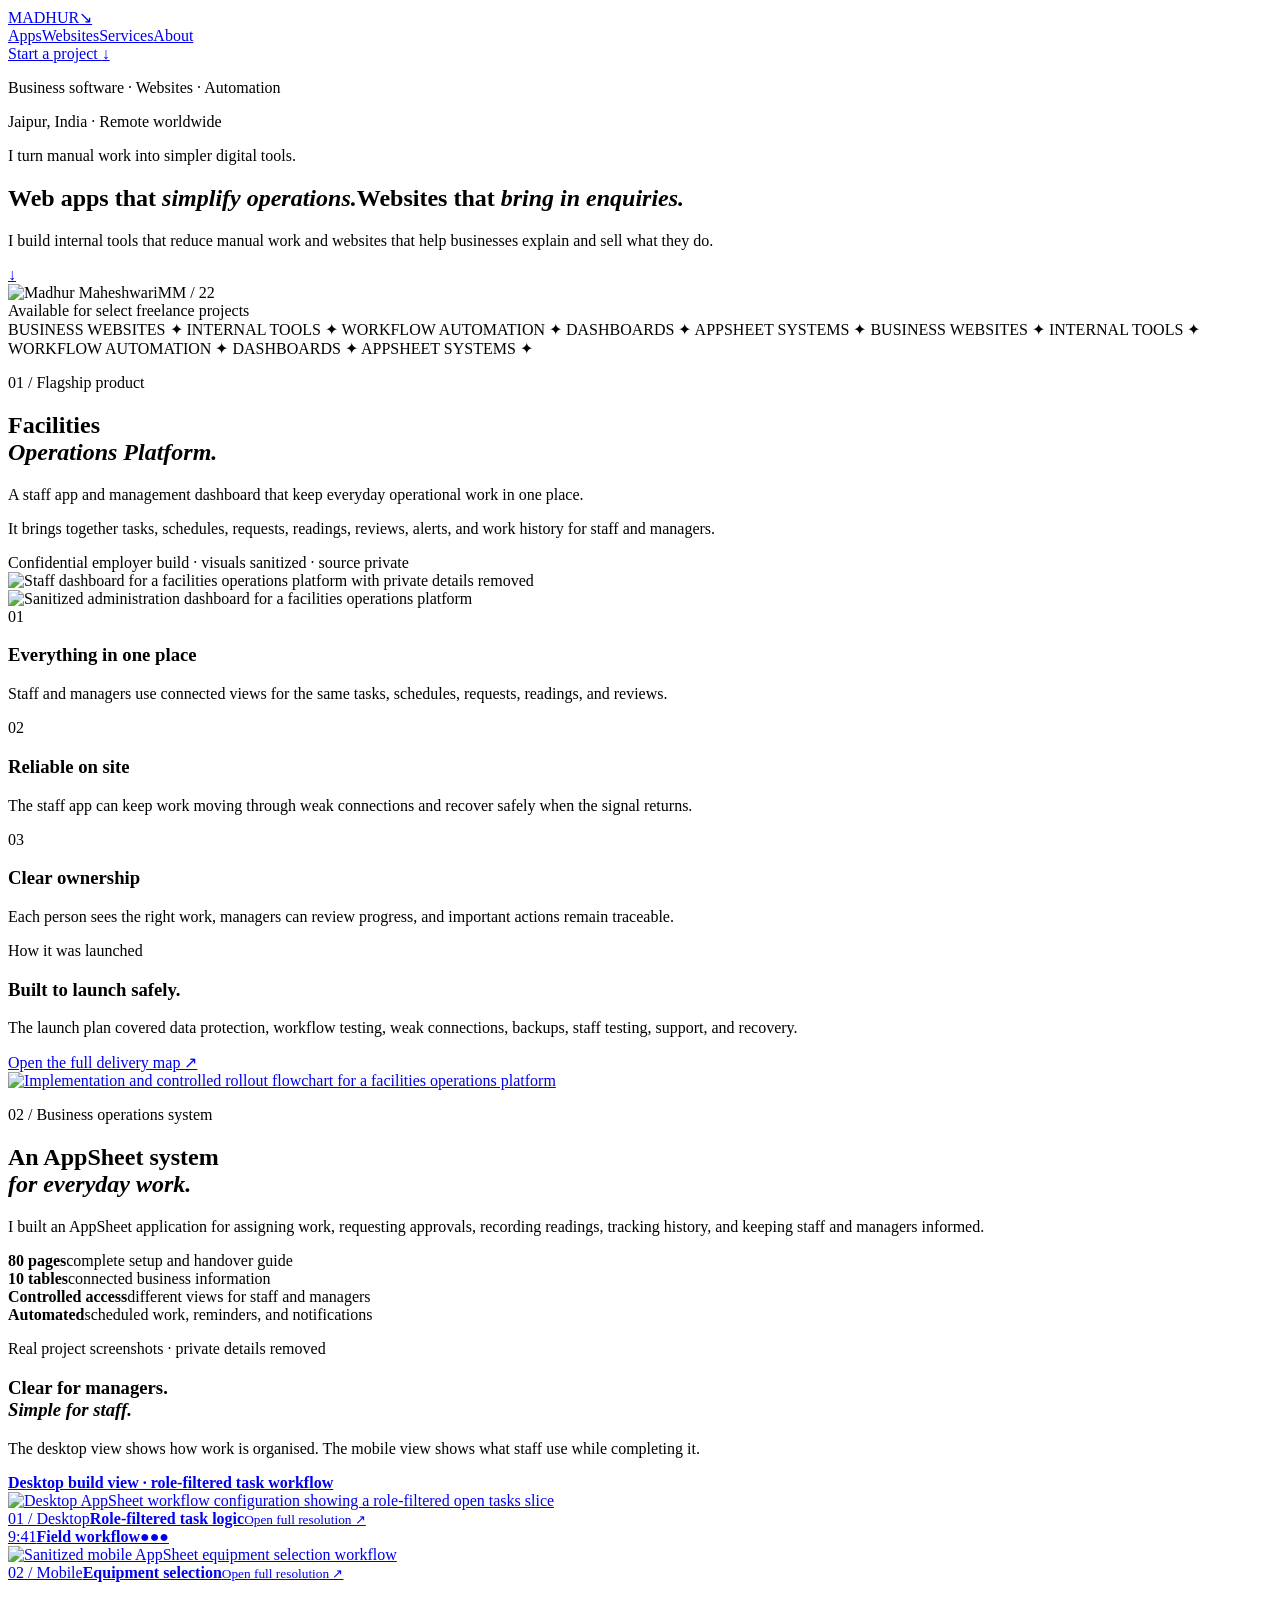
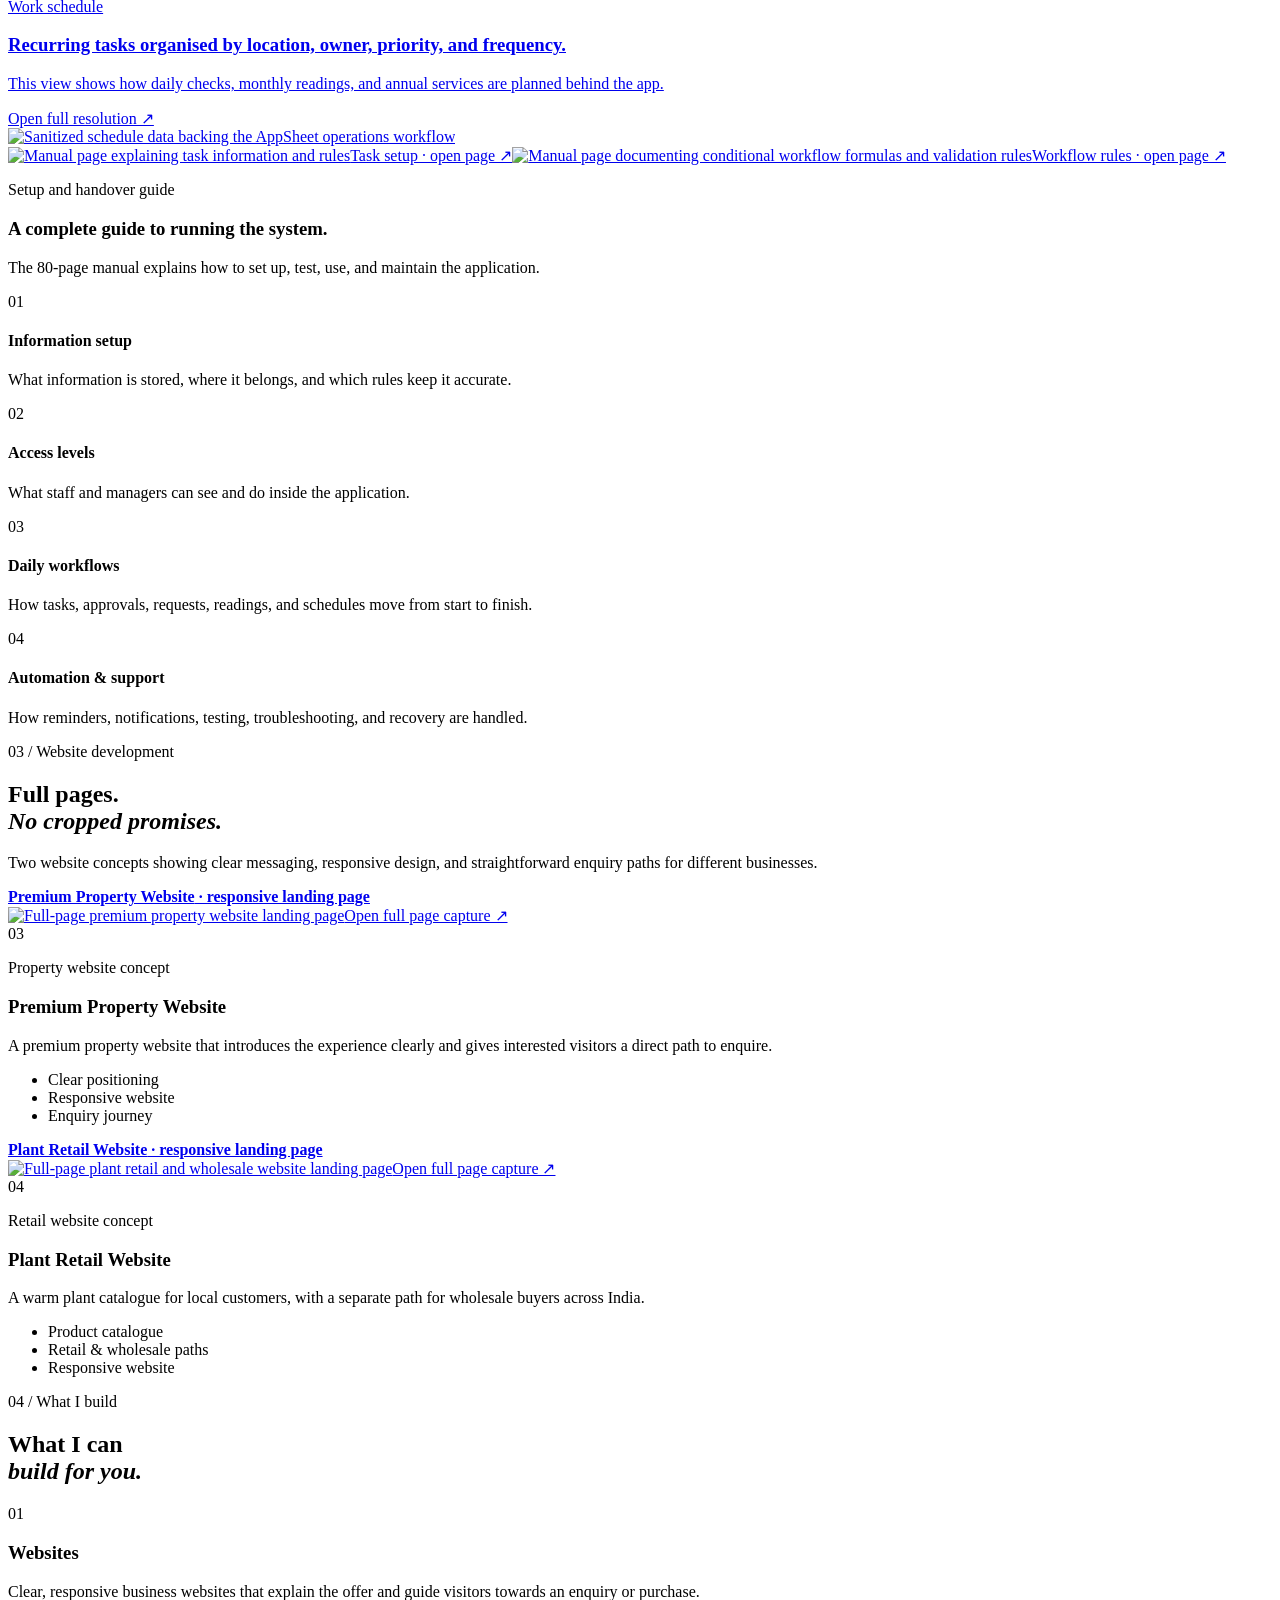
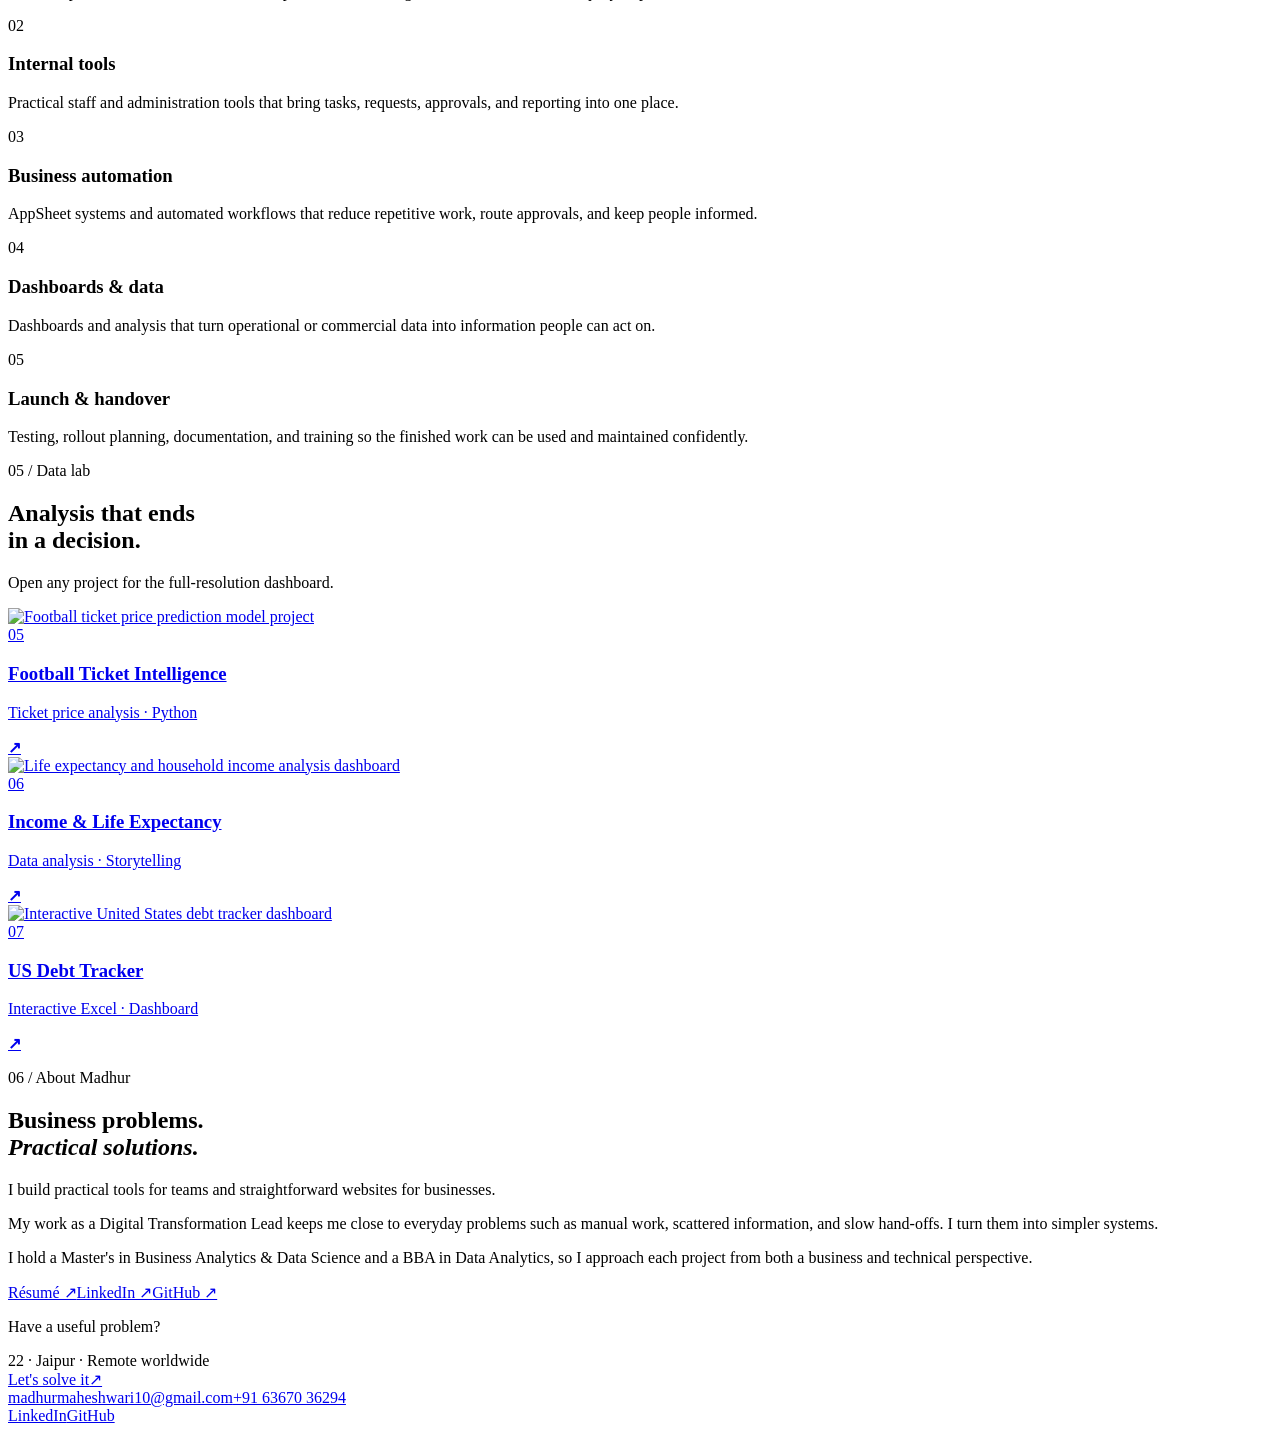
==== index.html @ a711e795 "Deploy portfolio entry pages" ====
<!DOCTYPE html><html lang="en"><head><meta charSet="utf-8"/><meta name="viewport" content="width=device-width, initial-scale=1"/><link rel="preload" href="assets/madhur.png" as="image"/><link rel="stylesheet" href="assets/site.css"><title>Madhur Maheshwari — Full-Stack Web Apps, Websites &amp; Automation</title><meta name="description" content="Portfolio of Madhur Maheshwari, a Jaipur-based full-stack developer and digital transformation lead building web apps, responsive websites, AppSheet systems, automation, and data products."/><meta property="og:title" content="Madhur Maheshwari — Full-Stack Web Apps, Websites &amp; Automation"/><meta property="og:description" content="Full-stack web apps, responsive websites, AppSheet systems, automation, and data products built from Jaipur for teams worldwide."/><meta property="og:type" content="website"/><meta property="og:image" content="assets/social-card.png"/><meta property="og:image:width" content="1744"/><meta property="og:image:height" content="973"/><meta property="og:image:alt" content="Madhur Maheshwari — full-stack web apps, websites, and automation"/><meta name="twitter:card" content="summary_large_image"/><meta name="twitter:title" content="Madhur Maheshwari — Full-Stack Web Apps, Websites &amp; Automation"/><meta name="twitter:description" content="Full-stack web apps, responsive websites, AppSheet systems, automation, and data products."/><meta name="twitter:image" content="assets/social-card.png"/><link rel="shortcut icon" href="assets/favicon.svg"/><link rel="icon" href="assets/favicon.svg"/>
</head><body><main><header class="nav-wrap"><nav class="nav shell" aria-label="Primary navigation"><a class="wordmark" href="#top" aria-label="Madhur Maheshwari home">MADHUR<span>↘</span></a><div class="navlinks"><a href="#flagship">Apps</a><a href="#web">Websites</a><a href="#services">Services</a><a href="#about">About</a></div><a class="nav-cta" href="contact.html">Start a project <span>↓</span></a></nav></header><section class="hero shell" id="top"><div class="hero-topline"><p>Business software · Websites · Automation</p><p>Jaipur, India · Remote worldwide</p></div><div class="hero-grid"><div class="hero-copy"><p class="hero-signal">I turn manual work into simpler digital tools.</p><h1><span class="hero-line"><span>Web apps that</span> <em>simplify operations.</em></span><span class="hero-line"><span>Websites that</span> <em>bring in enquiries.</em></span></h1><div class="hero-bottom"><p>I build internal tools that reduce manual work and websites that help businesses explain and sell what they do.</p><a class="round-link" href="#flagship" aria-label="View flagship project">↓</a></div></div><aside class="hero-profile" aria-label="Profile summary"><div class="portrait-wrap"><img src="assets/madhur.png" alt="Madhur Maheshwari"/><span class="portrait-index">MM / 22</span></div><div class="availability"><span class="status-dot"></span>Available for select freelance projects</div></aside></div></section><div class="ticker" aria-hidden="true"><div class="ticker-track"><span>BUSINESS WEBSITES ✦ INTERNAL TOOLS ✦ WORKFLOW AUTOMATION ✦ DASHBOARDS ✦ APPSHEET SYSTEMS ✦ </span><span>BUSINESS WEBSITES ✦ INTERNAL TOOLS ✦ WORKFLOW AUTOMATION ✦ DASHBOARDS ✦ APPSHEET SYSTEMS ✦ </span></div></div><section class="flagship-section" id="flagship"><div class="shell flagship-intro"><div><p class="kicker flagship-kicker">01 / Flagship product</p><h2>Facilities<br/><i>Operations Platform.</i></h2></div><div class="flagship-summary"><p class="flagship-lede">A staff app and management dashboard that keep everyday operational work in one place.</p><p>It brings together tasks, schedules, requests, readings, reviews, alerts, and work history for staff and managers.</p><div class="confidential-note"><span></span>Confidential employer build · visuals sanitized · source private</div></div></div><div class="shell product-proof"><div class="product-shot product-shot-main"><img src="assets/staff-operations-sanitized.png" alt="Staff dashboard for a facilities operations platform with private details removed" loading="lazy"/></div><div class="product-shot product-shot-admin"><img src="assets/admin-operations-sanitized.png" alt="Sanitized administration dashboard for a facilities operations platform" loading="lazy"/></div></div><div class="shell platform-details"><div class="capability-grid"><article class="capability"><span>0<!-- -->1</span><h3>Everything in one place</h3><p>Staff and managers use connected views for the same tasks, schedules, requests, readings, and reviews.</p></article><article class="capability"><span>0<!-- -->2</span><h3>Reliable on site</h3><p>The staff app can keep work moving through weak connections and recover safely when the signal returns.</p></article><article class="capability"><span>0<!-- -->3</span><h3>Clear ownership</h3><p>Each person sees the right work, managers can review progress, and important actions remain traceable.</p></article></div></div><div class="shell delivery-map" id="delivery"><div class="delivery-copy"><p class="case-label">How it was launched</p><h3>Built to launch safely.</h3><p>The launch plan covered data protection, workflow testing, weak connections, backups, staff testing, support, and recovery.</p><a href="assets/operations-implementation-flow.png" target="_blank">Open the full delivery map ↗</a></div><a class="delivery-image" href="assets/operations-implementation-flow.png" target="_blank" aria-label="Open the full implementation flowchart"><img src="assets/operations-implementation-flow.png" alt="Implementation and controlled rollout flowchart for a facilities operations platform" loading="lazy"/></a></div></section><section class="appsheet-section" id="appsheet"><div class="shell appsheet-intro"><div class="appsheet-copy"><p class="kicker">02 / Business operations system</p><h2>An AppSheet system<br/><i>for everyday work.</i></h2><p class="appsheet-lede">I built an AppSheet application for assigning work, requesting approvals, recording readings, tracking history, and keeping staff and managers informed.</p></div><div class="appsheet-facts"><div><b>80 pages</b><span>complete setup and handover guide</span></div><div><b>10 tables</b><span>connected business information</span></div><div><b>Controlled access</b><span>different views for staff and managers</span></div><div><b>Automated</b><span>scheduled work, reminders, and notifications</span></div></div></div><div class="shell appsheet-proof"><div class="appsheet-proof-head"><div><p class="kicker">Real project screenshots · private details removed</p><h3>Clear for managers.<br/><i>Simple for staff.</i></h3></div><p>The desktop view shows how work is organised. The mobile view shows what staff use while completing it.</p></div><div class="appsheet-device-grid"><a class="appsheet-desktop" href="assets/appsheet-desktop-workflow.png" target="_blank" aria-label="Open the desktop AppSheet workflow configuration at full resolution"><div class="browser-bar" aria-hidden="true"><span></span><span></span><span></span><b>Desktop build view · role-filtered task workflow</b></div><img src="assets/appsheet-desktop-workflow.png" alt="Desktop AppSheet workflow configuration showing a role-filtered open tasks slice" loading="lazy"/><div class="appsheet-caption"><span>01 / Desktop</span><strong>Role-filtered task logic</strong><small>Open full resolution ↗</small></div></a><a class="appsheet-mobile" href="assets/appsheet-equipment-sanitized.png" target="_blank" aria-label="Open the mobile AppSheet field workflow at full resolution"><div class="mobile-top" aria-hidden="true"><span>9:41</span><b>Field workflow</b><span>●●●</span></div><img src="assets/appsheet-equipment-sanitized.png" alt="Sanitized mobile AppSheet equipment selection workflow" loading="lazy"/><div class="appsheet-caption"><span>02 / Mobile</span><strong>Equipment selection</strong><small>Open full resolution ↗</small></div></a></div><a class="appsheet-data-map" href="assets/appsheet-schedules-sanitized.png" target="_blank" aria-label="Open the sanitized AppSheet schedule data map at full resolution"><div class="appsheet-data-copy"><p class="case-label">Work schedule</p><h3>Recurring tasks organised by location, owner, priority, and frequency.</h3><p>This view shows how daily checks, monthly readings, and annual services are planned behind the app.</p><span>Open full resolution ↗</span></div><img src="assets/appsheet-schedules-sanitized.png" alt="Sanitized schedule data backing the AppSheet operations workflow" loading="lazy"/></a><div class="appsheet-documentation" id="appsheet-manual"><div class="manual-preview" aria-label="Selected pages from the implementation manual"><a class="manual-page manual-page-primary" href="assets/manual-task-schema.png" target="_blank" aria-label="Open the task setup manual page at full resolution"><img src="assets/manual-task-schema.png" alt="Manual page explaining task information and rules" loading="lazy"/><span>Task setup · open page ↗</span></a><a class="manual-page manual-page-secondary" href="assets/manual-workflow-rules.png" target="_blank" aria-label="Open the workflow rules manual page at full resolution"><img src="assets/manual-workflow-rules.png" alt="Manual page documenting conditional workflow formulas and validation rules" loading="lazy"/><span>Workflow rules · open page ↗</span></a></div><div class="manual-content"><p class="case-label">Setup and handover guide</p><h3>A complete guide to running the system.</h3><p class="manual-lede">The 80-page manual explains how to set up, test, use, and maintain the application.</p><div class="manual-chapters"><article><span>01</span><div><h4>Information setup</h4><p>What information is stored, where it belongs, and which rules keep it accurate.</p></div></article><article><span>02</span><div><h4>Access levels</h4><p>What staff and managers can see and do inside the application.</p></div></article><article><span>03</span><div><h4>Daily workflows</h4><p>How tasks, approvals, requests, readings, and schedules move from start to finish.</p></div></article><article><span>04</span><div><h4>Automation &amp; support</h4><p>How reminders, notifications, testing, troubleshooting, and recovery are handled.</p></div></article></div></div></div></div></section><section class="web-section" id="web"><div class="shell section-intro web-intro"><div><p class="kicker">03 / Website development</p><h2>Full pages.<br/><i>No cropped promises.</i></h2></div><p class="section-note">Two website concepts showing clear messaging, responsive design, and straightforward enquiry paths for different businesses.</p></div><div class="shell web-case-list"><article class="web-case"><a class="website-browser property-browser" href="assets/property-website.png" target="_blank" rel="noreferrer"><div class="browser-bar" aria-hidden="true"><span></span><span></span><span></span><b>Premium Property Website<!-- --> · responsive landing page</b></div><img src="assets/property-website.png" alt="Full-page premium property website landing page" loading="lazy"/><span class="case-open">Open full page capture ↗</span></a><div class="web-case-meta"><span class="web-case-number">03</span><div><p class="case-label">Property website concept</p><h3>Premium Property Website</h3><p>A premium property website that introduces the experience clearly and gives interested visitors a direct path to enquire.</p></div><ul><li>Clear positioning</li><li>Responsive website</li><li>Enquiry journey</li></ul></div></article><article class="web-case"><a class="website-browser retail-browser" href="assets/plant-retail-website.png" target="_blank" rel="noreferrer"><div class="browser-bar" aria-hidden="true"><span></span><span></span><span></span><b>Plant Retail Website<!-- --> · responsive landing page</b></div><img src="assets/plant-retail-website.png" alt="Full-page plant retail and wholesale website landing page" loading="lazy"/><span class="case-open">Open full page capture ↗</span></a><div class="web-case-meta"><span class="web-case-number">04</span><div><p class="case-label">Retail website concept</p><h3>Plant Retail Website</h3><p>A warm plant catalogue for local customers, with a separate path for wholesale buyers across India.</p></div><ul><li>Product catalogue</li><li>Retail &amp; wholesale paths</li><li>Responsive website</li></ul></div></article></div></section><section class="services-section" id="services"><div class="shell"><div class="services-head"><p class="kicker light">04 / What I build</p><h2>What I can<br/><i>build for you.</i></h2></div><div class="service-list"><article class="service-row"><span class="service-number">01</span><h3>Websites</h3><p>Clear, responsive business websites that explain the offer and guide visitors towards an enquiry or purchase.</p></article><article class="service-row"><span class="service-number">02</span><h3>Internal tools</h3><p>Practical staff and administration tools that bring tasks, requests, approvals, and reporting into one place.</p></article><article class="service-row"><span class="service-number">03</span><h3>Business automation</h3><p>AppSheet systems and automated workflows that reduce repetitive work, route approvals, and keep people informed.</p></article><article class="service-row"><span class="service-number">04</span><h3>Dashboards &amp; data</h3><p>Dashboards and analysis that turn operational or commercial data into information people can act on.</p></article><article class="service-row"><span class="service-number">05</span><h3>Launch &amp; handover</h3><p>Testing, rollout planning, documentation, and training so the finished work can be used and maintained confidently.</p></article></div></div></section><section class="lab-section"><div class="shell lab-head"><div><p class="kicker">05 / Data lab</p><h2>Analysis that ends<br/>in a decision.</h2></div><p class="lab-note">Open any project for the full-resolution dashboard.</p></div><div class="shell project-grid project-grid-three"><a class="project-tile" href="assets/football-model.png" target="_blank" rel="noreferrer"><div class="project-image"><img src="assets/football-model.png" alt="Football ticket price prediction model project" loading="lazy"/></div><div class="project-meta"><span>0<!-- -->5</span><div><h3>Football Ticket Intelligence</h3><p>Ticket price analysis · Python</p></div><b>↗</b></div></a><a class="project-tile" href="assets/life-expectancy.png" target="_blank" rel="noreferrer"><div class="project-image"><img src="assets/life-expectancy.png" alt="Life expectancy and household income analysis dashboard" loading="lazy"/></div><div class="project-meta"><span>0<!-- -->6</span><div><h3>Income &amp; Life Expectancy</h3><p>Data analysis · Storytelling</p></div><b>↗</b></div></a><a class="project-tile" href="assets/debt-dashboard.png" target="_blank" rel="noreferrer"><div class="project-image"><img src="assets/debt-dashboard.png" alt="Interactive United States debt tracker dashboard" loading="lazy"/></div><div class="project-meta"><span>0<!-- -->7</span><div><h3>US Debt Tracker</h3><p>Interactive Excel · Dashboard</p></div><b>↗</b></div></a></div></section><section class="about-section" id="about"><div class="shell about-grid"><div class="about-title"><p class="kicker">06 / About Madhur</p><h2>Business problems.<br/><i>Practical solutions.</i></h2></div><div class="about-copy"><p class="about-lede">I build practical tools for teams and straightforward websites for businesses.</p><p>My work as a Digital Transformation Lead keeps me close to everyday problems such as manual work, scattered information, and slow hand-offs. I turn them into simpler systems.</p><p>I hold a Master&#x27;s in Business Analytics &amp; Data Science and a BBA in Data Analytics, so I approach each project from both a business and technical perspective.</p><div class="about-links"><a href="assets/Madhur-Maheshwari-Resume.pdf" target="_blank">Résumé ↗</a><a href="https://www.linkedin.com/in/madhurmaheshwari10/" target="_blank" rel="noreferrer">LinkedIn ↗</a><a href="https://github.com/GABREO10/Projects" target="_blank" rel="noreferrer">GitHub ↗</a></div></div></div></section><footer class="contact" id="contact"><div class="shell"><div class="contact-top"><p>Have a useful problem?</p><span>22 · Jaipur · Remote worldwide</span></div><a class="contact-title" href="contact.html">Let&#x27;s solve it<span>↗</span></a><div class="contact-bottom"><div class="contact-direct"><a href="mailto:madhurmaheshwari10@gmail.com">madhurmaheshwari10@gmail.com</a><a href="tel:+916367036294">+91 63670 36294</a></div><div class="contact-socials"><a href="https://www.linkedin.com/in/madhurmaheshwari10/" target="_blank" rel="noreferrer">LinkedIn</a><a href="https://github.com/GABREO10/Projects" target="_blank" rel="noreferrer">GitHub</a></div></div></div></footer></main></body></html>
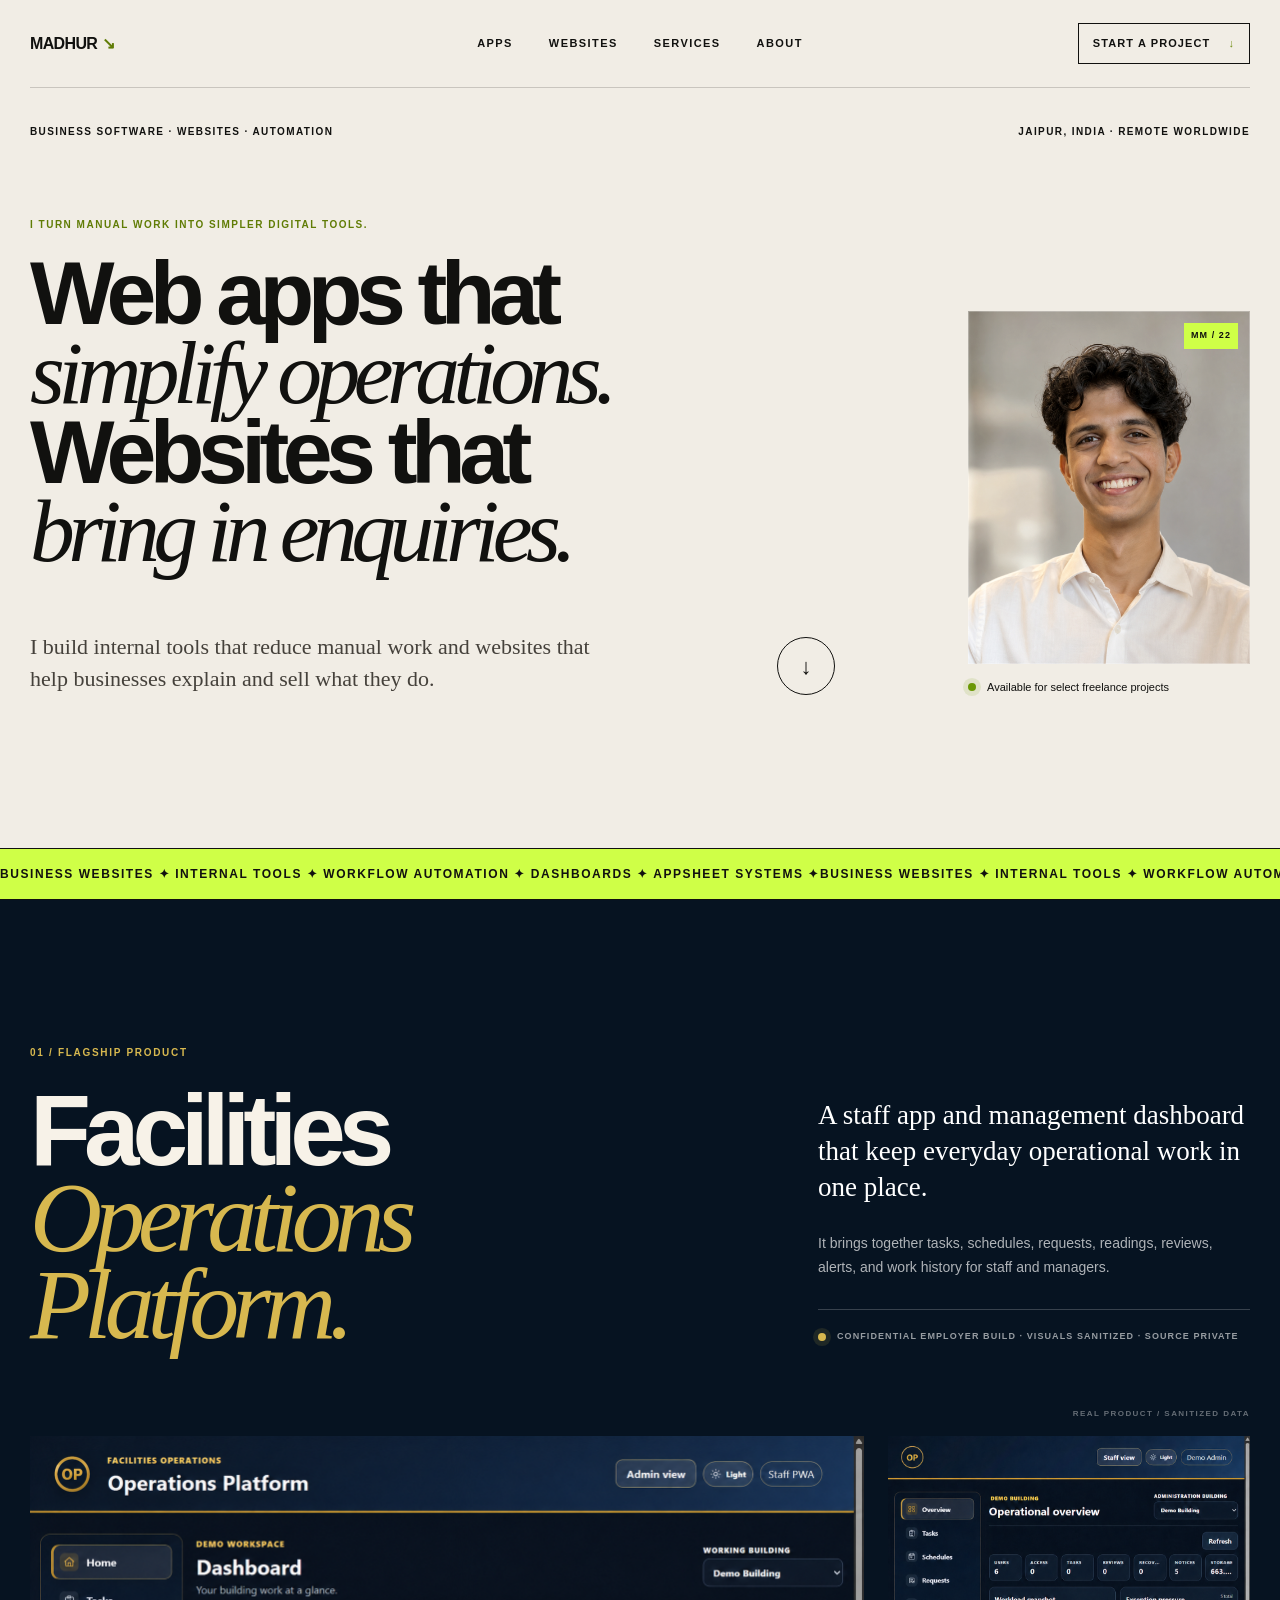
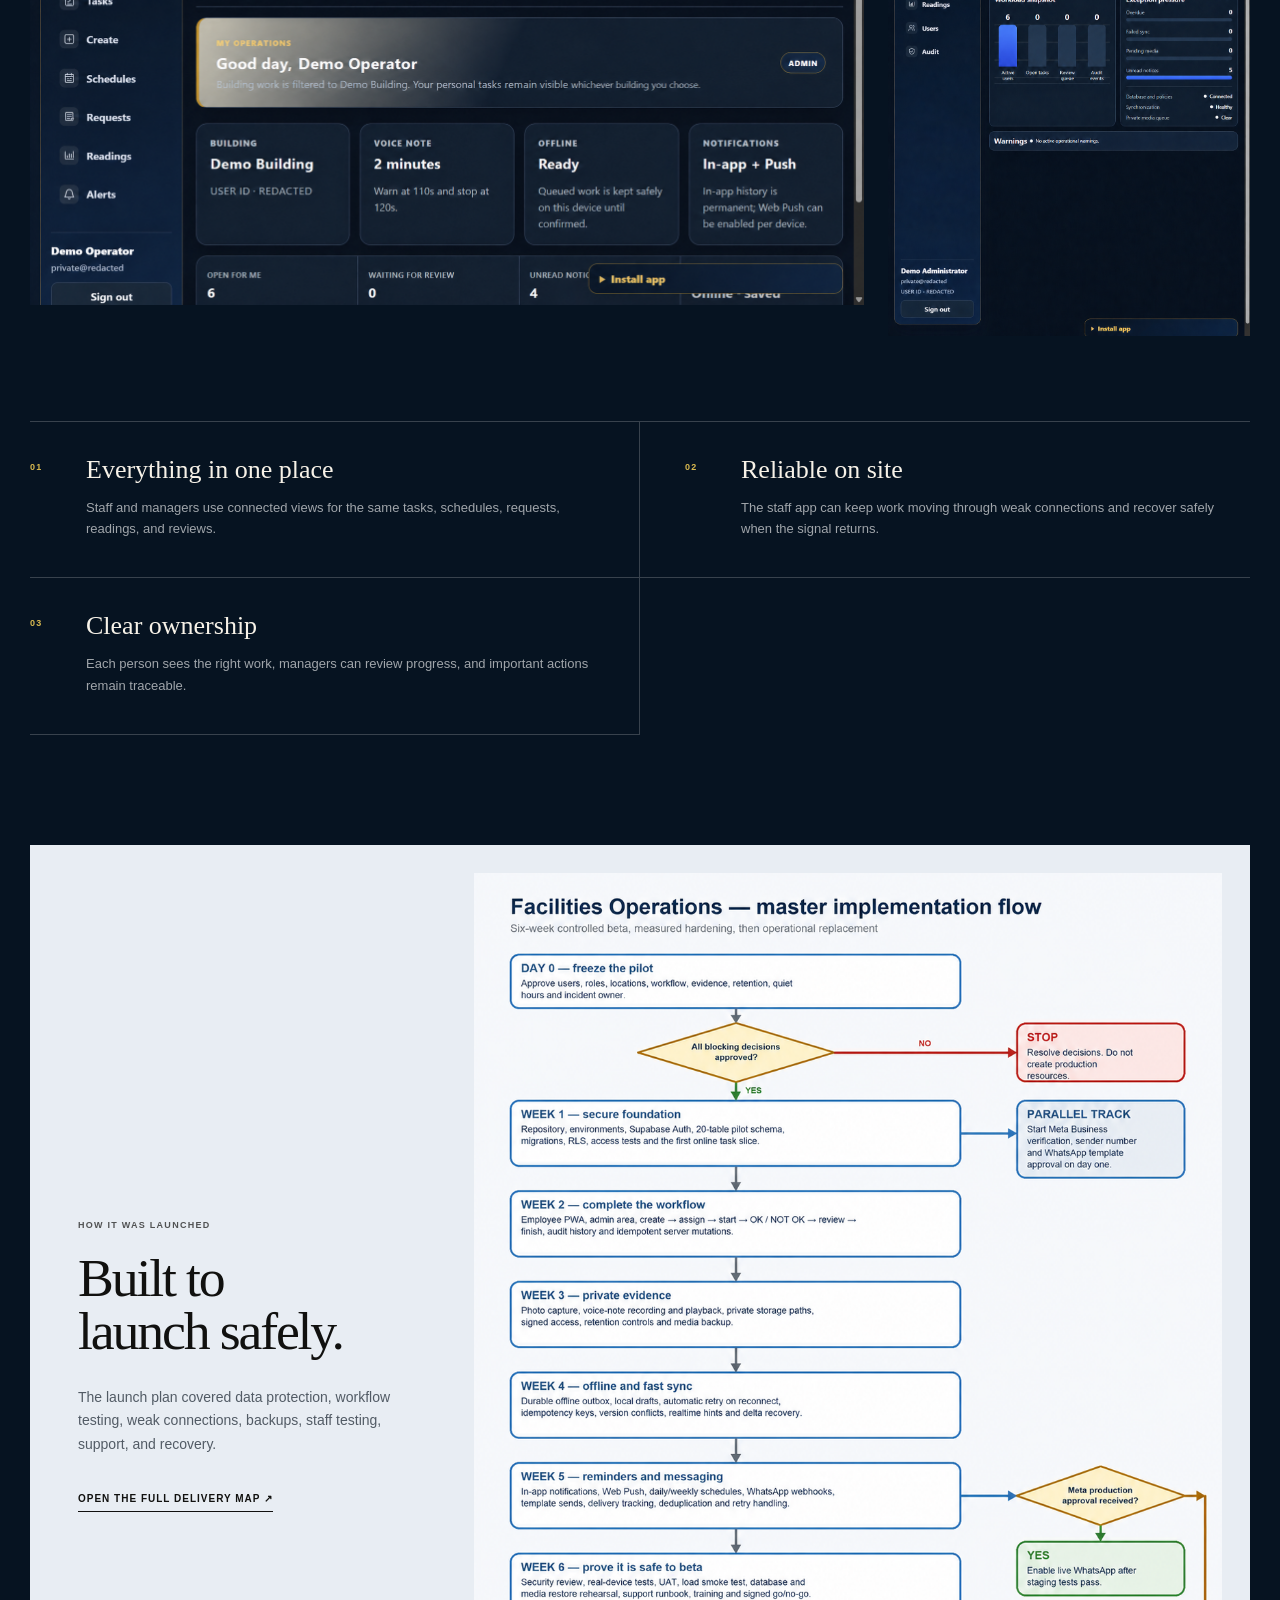
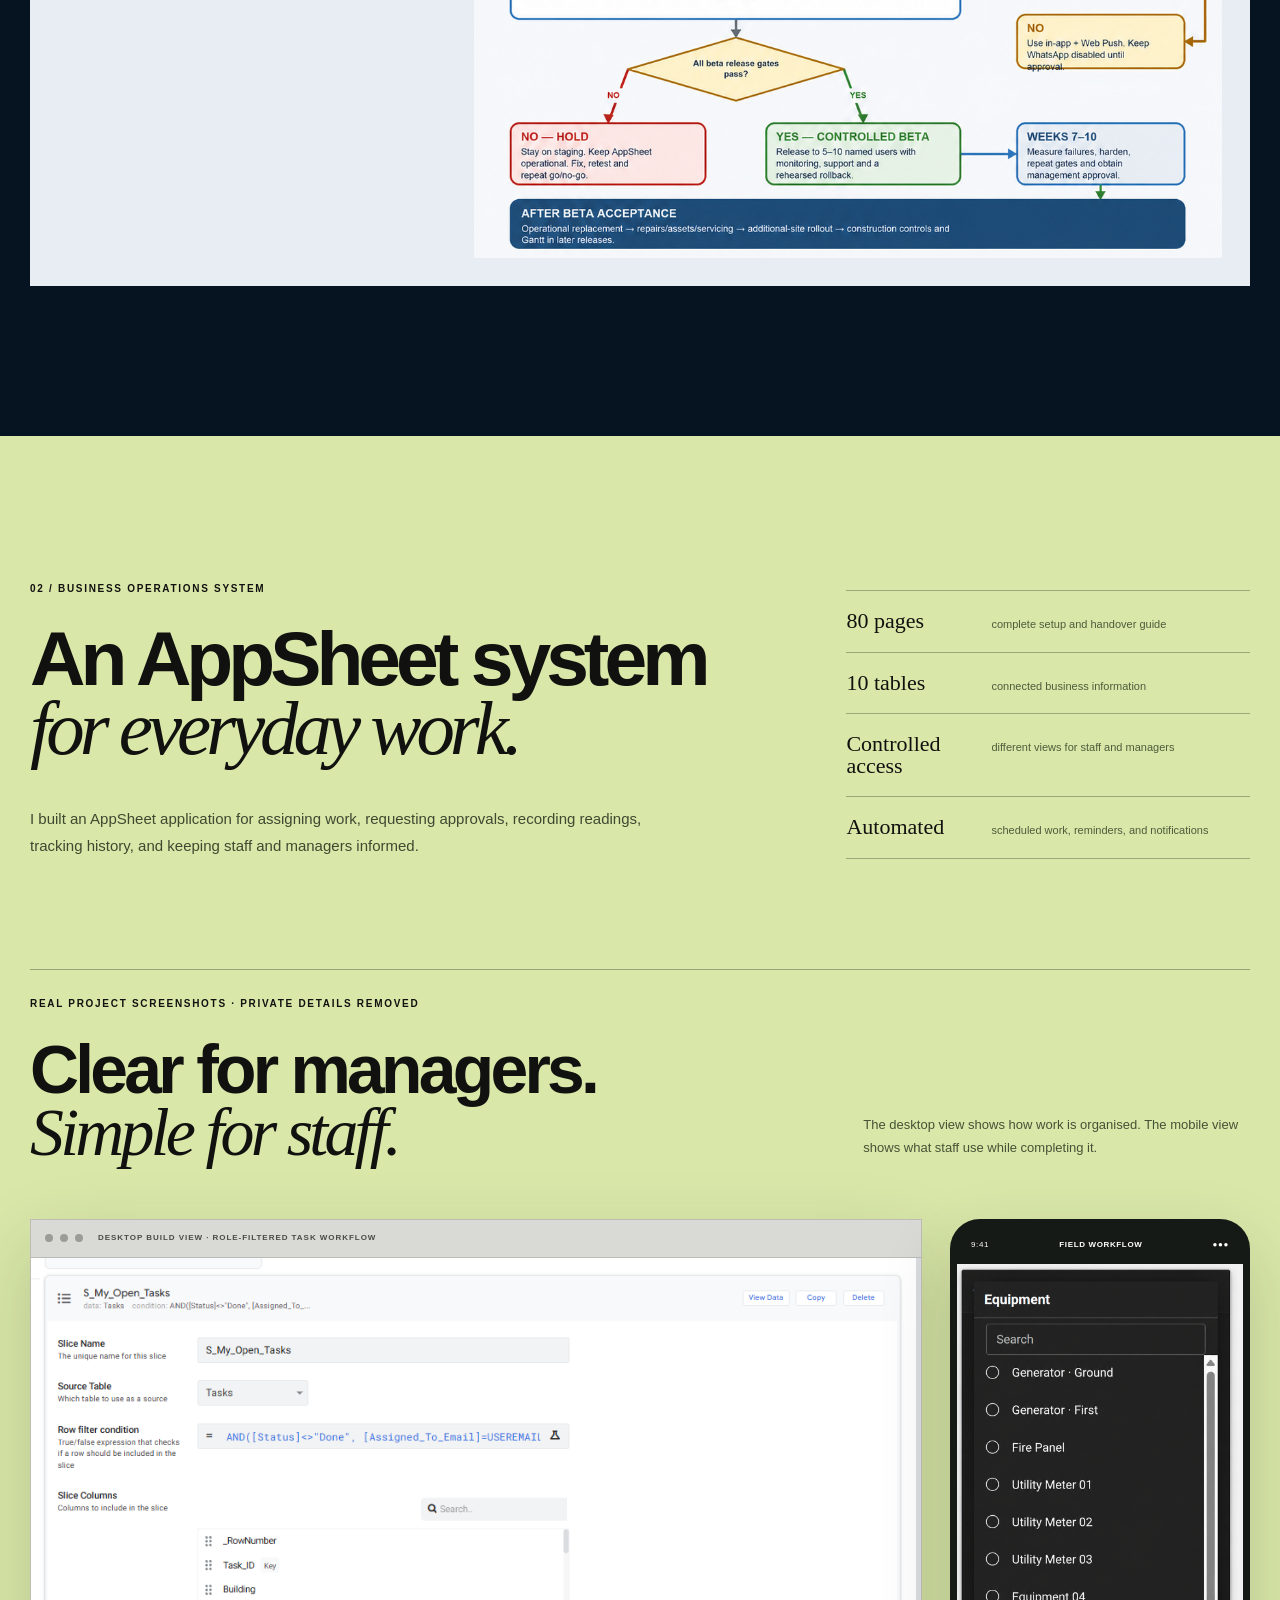
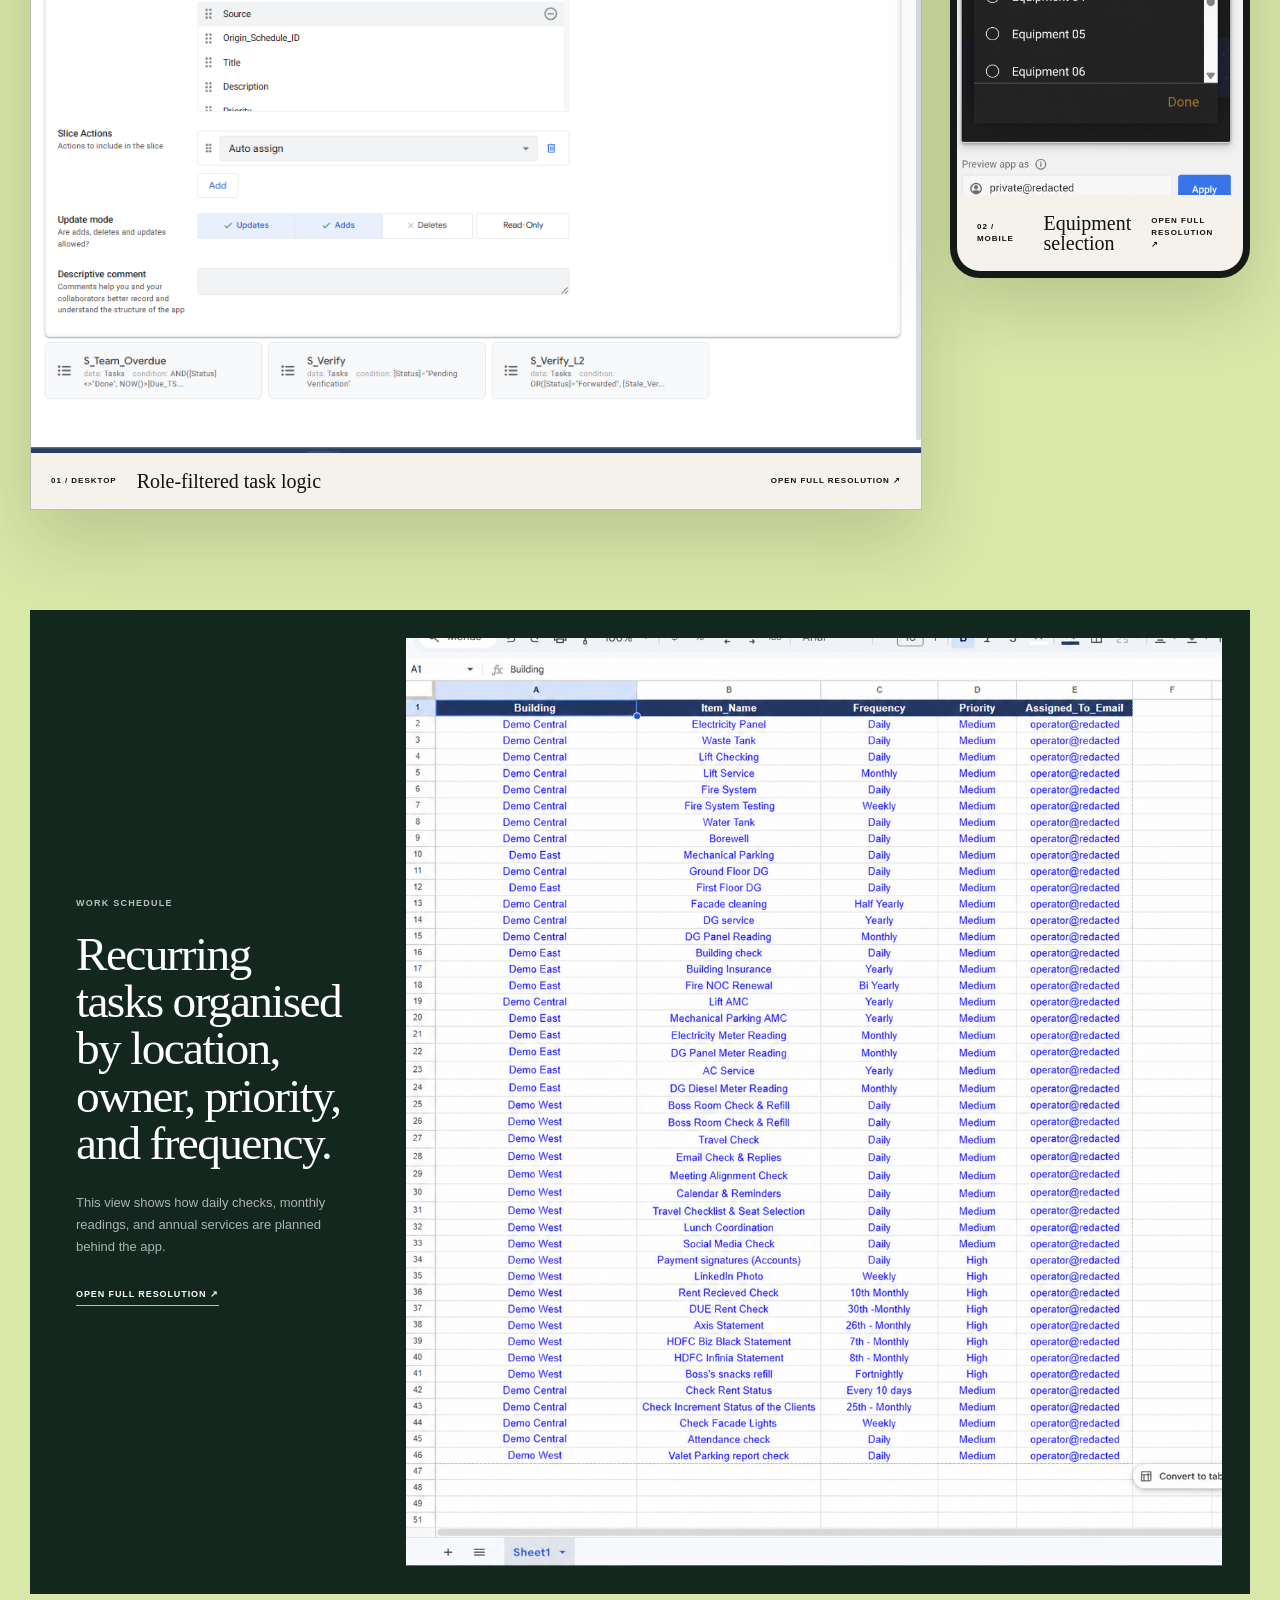
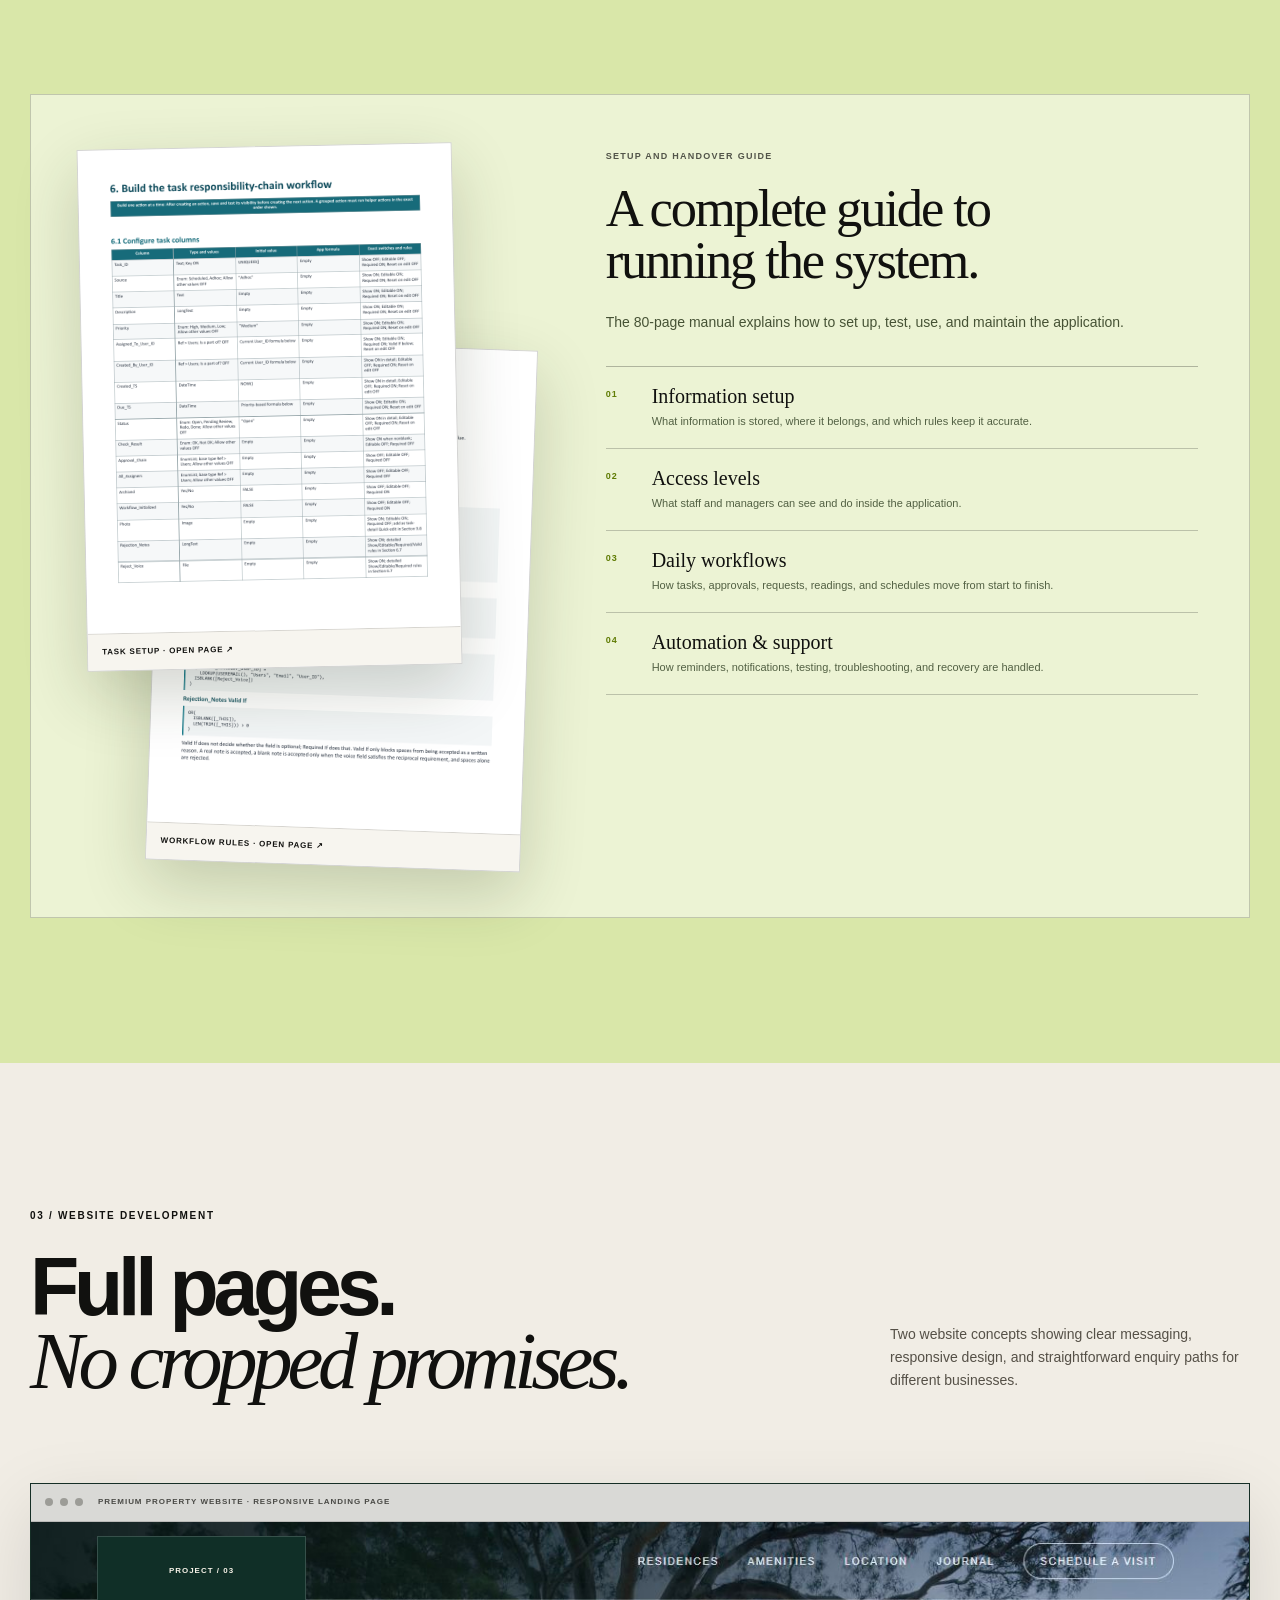
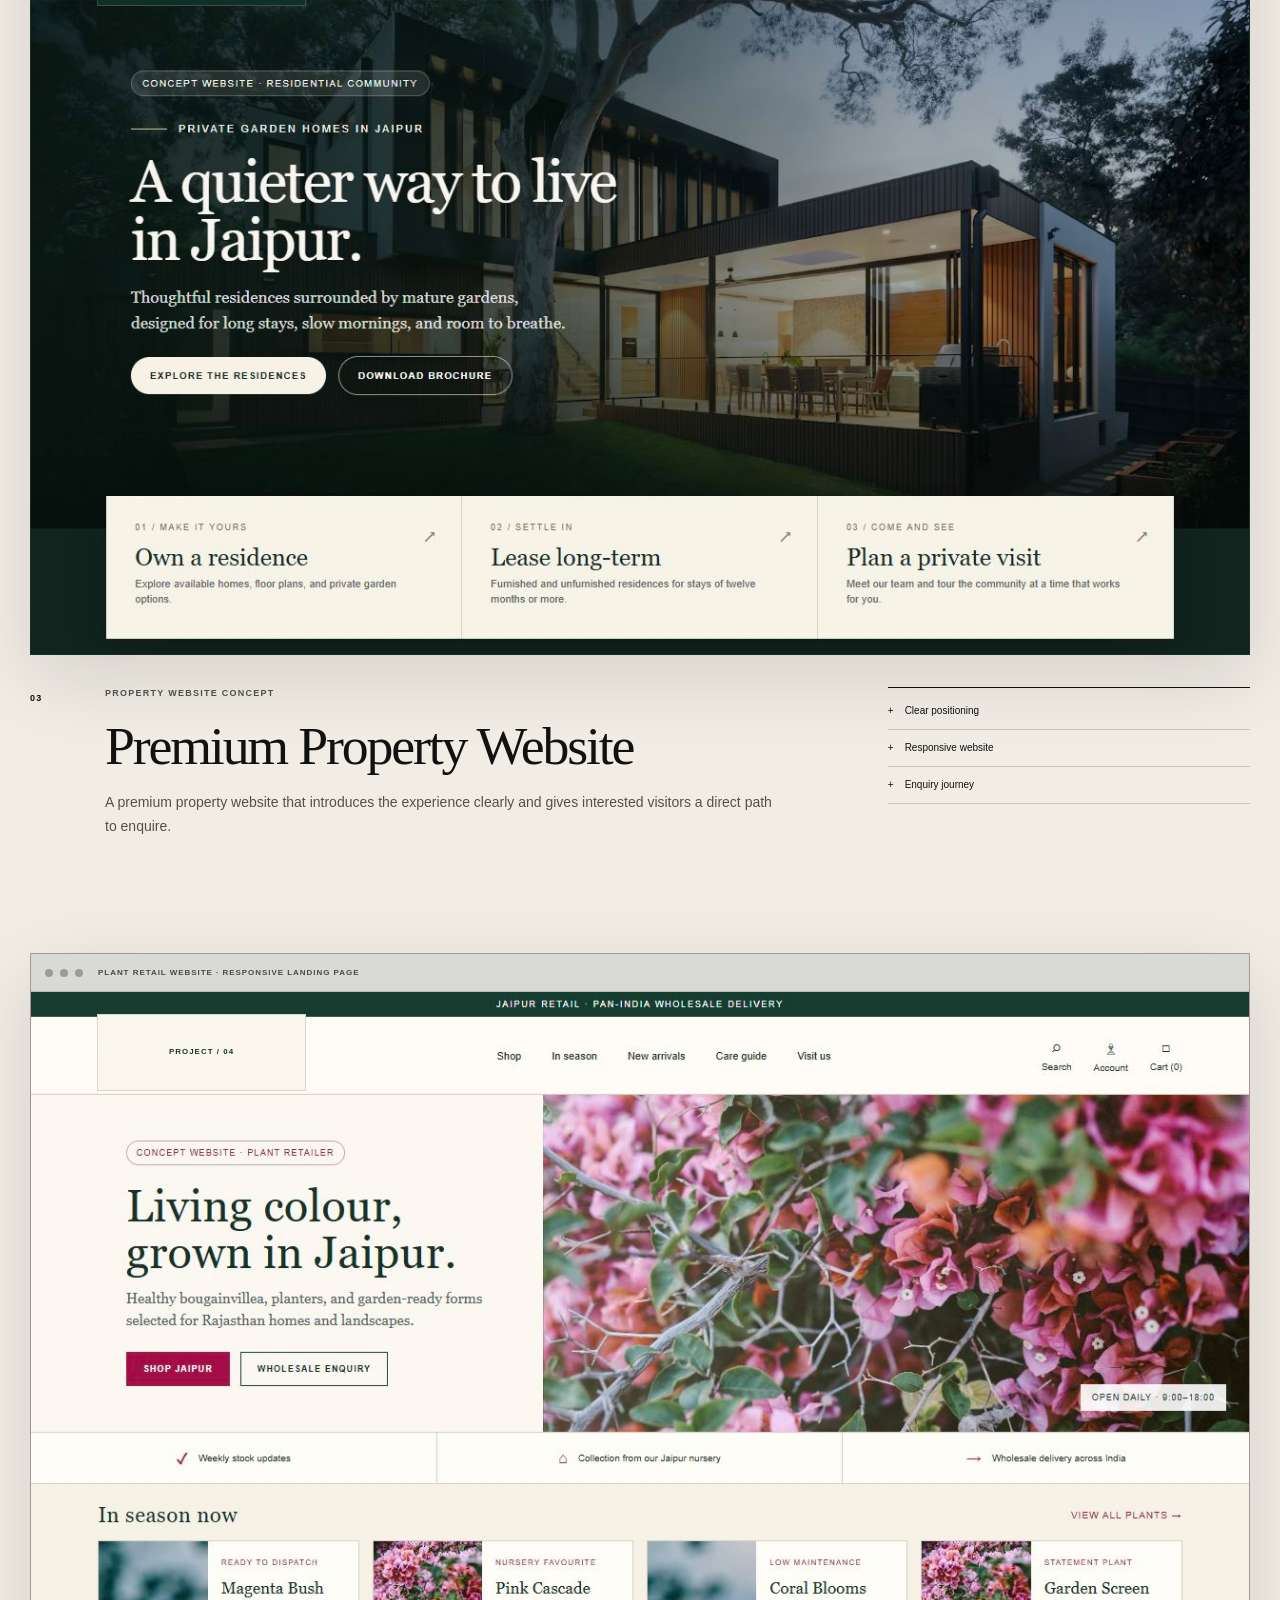
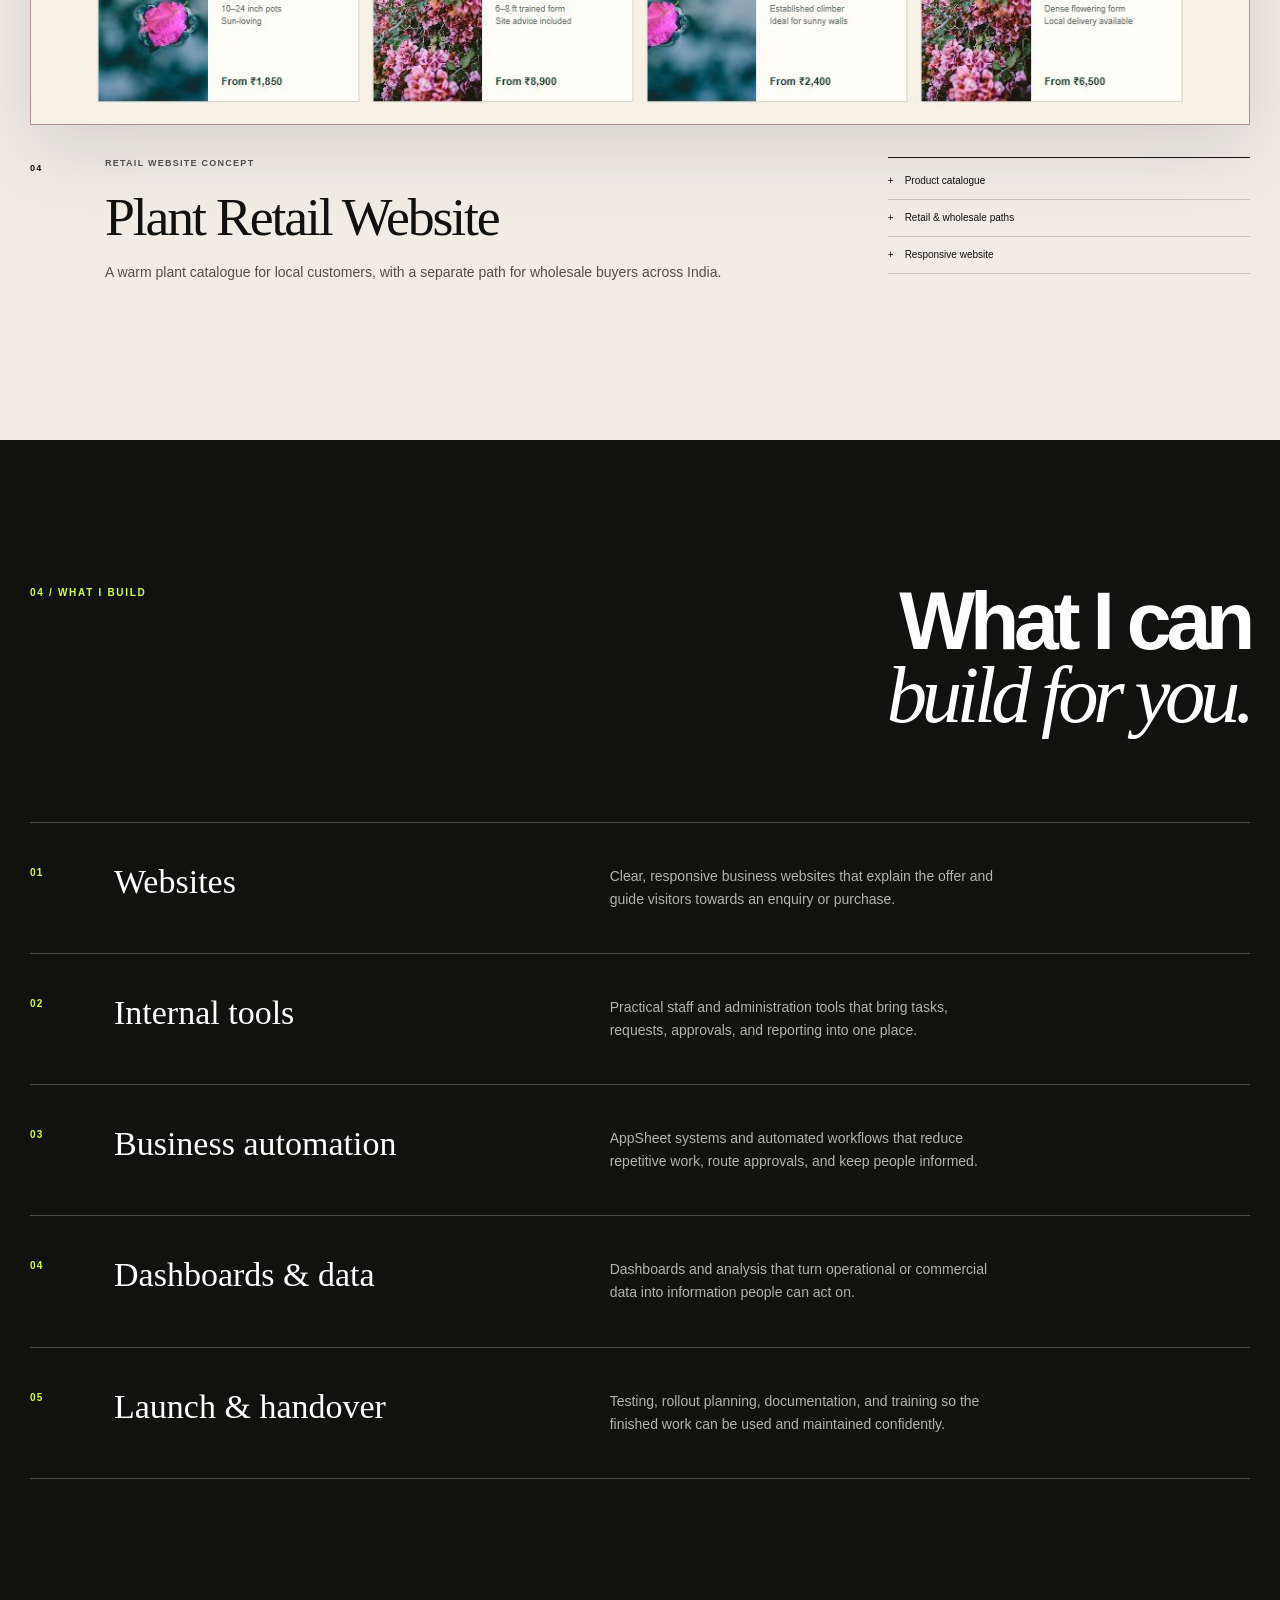
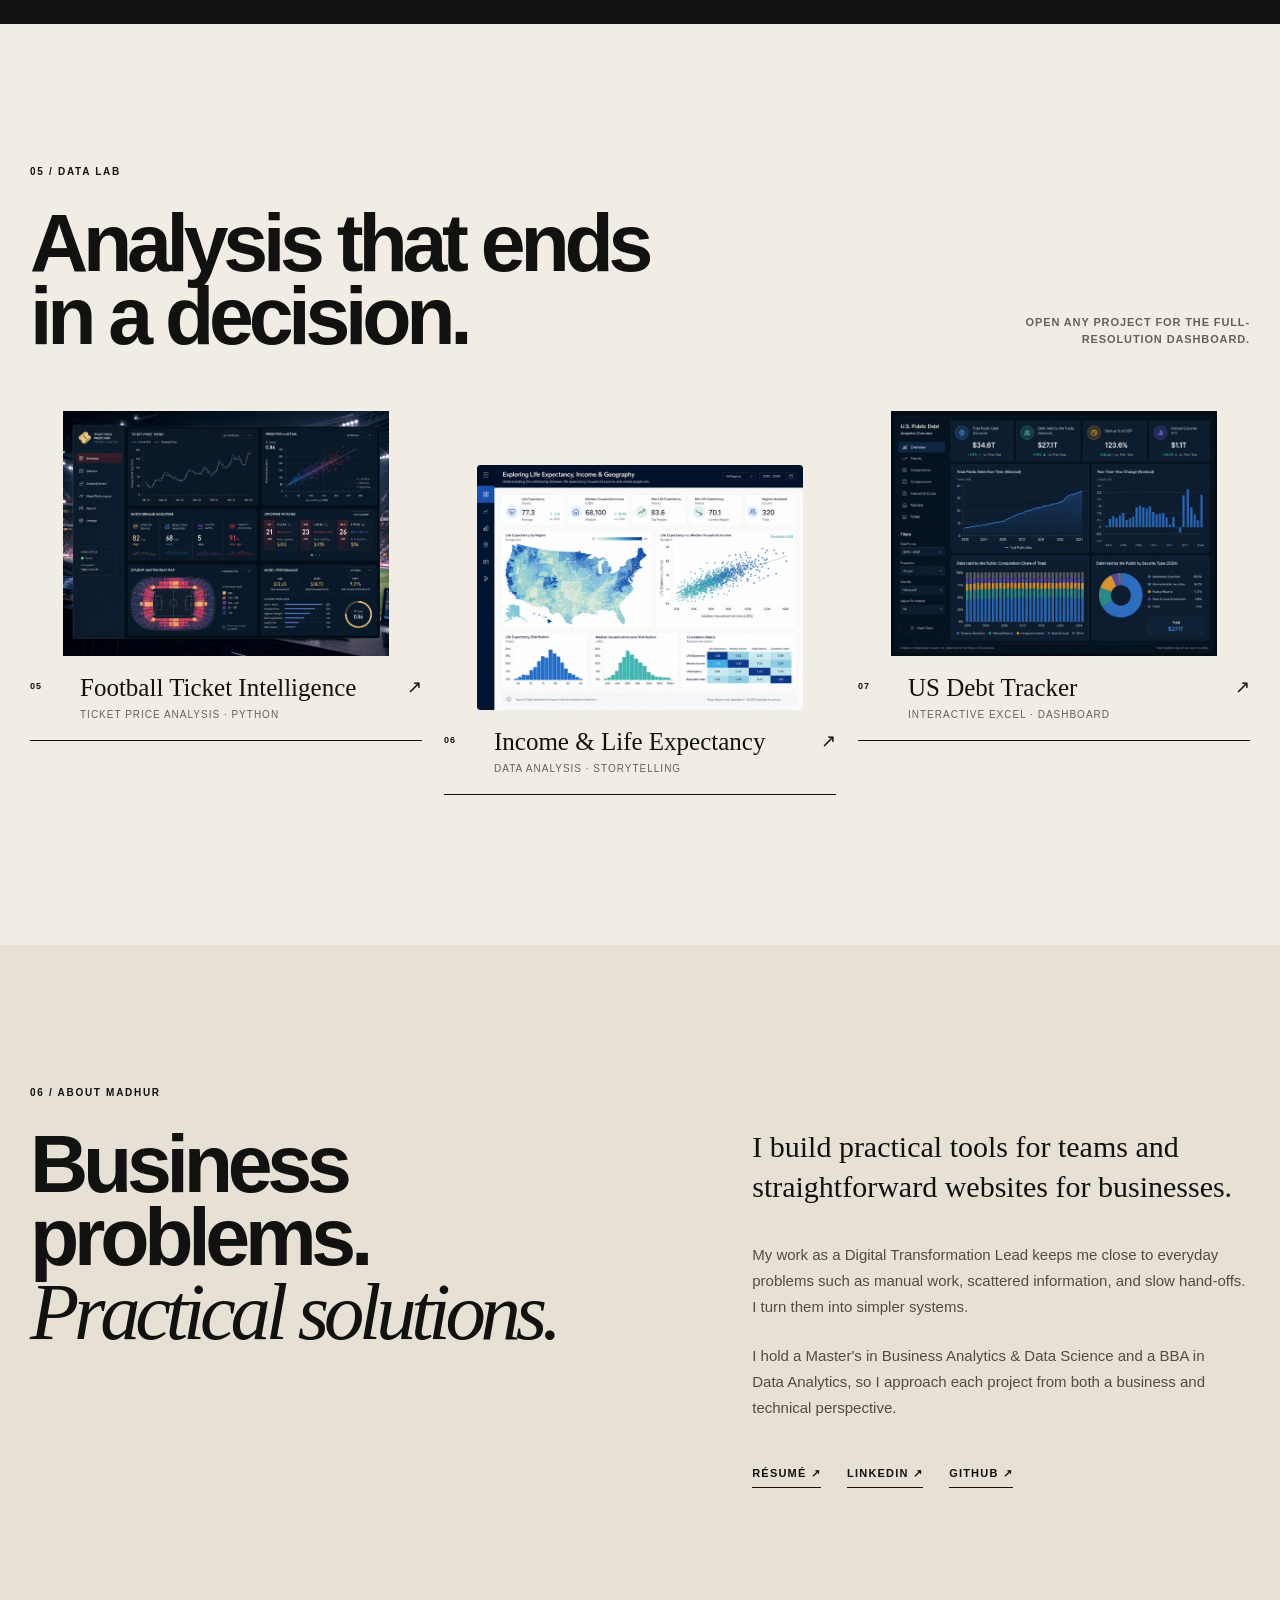
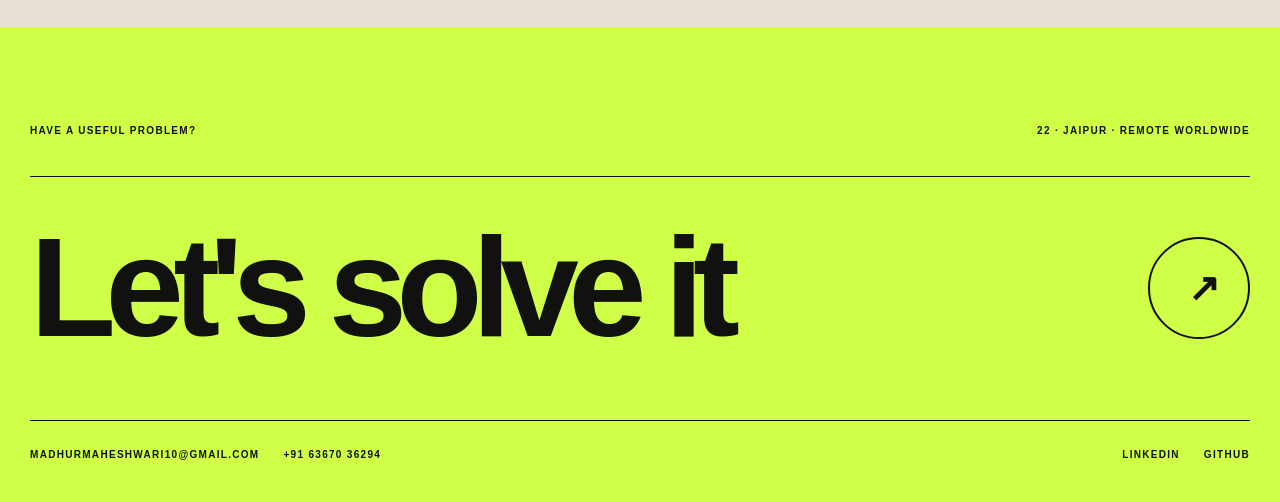
==== commit 0eadc5d5: "Update portfolio resume link" ====
--- a/index.html
+++ b/index.html
@@ -1,2 +1,2 @@
 <!DOCTYPE html><html lang="en"><head><meta charSet="utf-8"/><meta name="viewport" content="width=device-width, initial-scale=1"/><link rel="preload" href="assets/madhur.png" as="image"/><link rel="stylesheet" href="assets/site.css"><title>Madhur Maheshwari — Full-Stack Web Apps, Websites &amp; Automation</title><meta name="description" content="Portfolio of Madhur Maheshwari, a Jaipur-based full-stack developer and digital transformation lead building web apps, responsive websites, AppSheet systems, automation, and data products."/><meta property="og:title" content="Madhur Maheshwari — Full-Stack Web Apps, Websites &amp; Automation"/><meta property="og:description" content="Full-stack web apps, responsive websites, AppSheet systems, automation, and data products built from Jaipur for teams worldwide."/><meta property="og:type" content="website"/><meta property="og:image" content="assets/social-card.png"/><meta property="og:image:width" content="1744"/><meta property="og:image:height" content="973"/><meta property="og:image:alt" content="Madhur Maheshwari — full-stack web apps, websites, and automation"/><meta name="twitter:card" content="summary_large_image"/><meta name="twitter:title" content="Madhur Maheshwari — Full-Stack Web Apps, Websites &amp; Automation"/><meta name="twitter:description" content="Full-stack web apps, responsive websites, AppSheet systems, automation, and data products."/><meta name="twitter:image" content="assets/social-card.png"/><link rel="shortcut icon" href="assets/favicon.svg"/><link rel="icon" href="assets/favicon.svg"/>
-</head><body><main><header class="nav-wrap"><nav class="nav shell" aria-label="Primary navigation"><a class="wordmark" href="#top" aria-label="Madhur Maheshwari home">MADHUR<span>↘</span></a><div class="navlinks"><a href="#flagship">Apps</a><a href="#web">Websites</a><a href="#services">Services</a><a href="#about">About</a></div><a class="nav-cta" href="contact.html">Start a project <span>↓</span></a></nav></header><section class="hero shell" id="top"><div class="hero-topline"><p>Business software · Websites · Automation</p><p>Jaipur, India · Remote worldwide</p></div><div class="hero-grid"><div class="hero-copy"><p class="hero-signal">I turn manual work into simpler digital tools.</p><h1><span class="hero-line"><span>Web apps that</span> <em>simplify operations.</em></span><span class="hero-line"><span>Websites that</span> <em>bring in enquiries.</em></span></h1><div class="hero-bottom"><p>I build internal tools that reduce manual work and websites that help businesses explain and sell what they do.</p><a class="round-link" href="#flagship" aria-label="View flagship project">↓</a></div></div><aside class="hero-profile" aria-label="Profile summary"><div class="portrait-wrap"><img src="assets/madhur.png" alt="Madhur Maheshwari"/><span class="portrait-index">MM / 22</span></div><div class="availability"><span class="status-dot"></span>Available for select freelance projects</div></aside></div></section><div class="ticker" aria-hidden="true"><div class="ticker-track"><span>BUSINESS WEBSITES ✦ INTERNAL TOOLS ✦ WORKFLOW AUTOMATION ✦ DASHBOARDS ✦ APPSHEET SYSTEMS ✦ </span><span>BUSINESS WEBSITES ✦ INTERNAL TOOLS ✦ WORKFLOW AUTOMATION ✦ DASHBOARDS ✦ APPSHEET SYSTEMS ✦ </span></div></div><section class="flagship-section" id="flagship"><div class="shell flagship-intro"><div><p class="kicker flagship-kicker">01 / Flagship product</p><h2>Facilities<br/><i>Operations Platform.</i></h2></div><div class="flagship-summary"><p class="flagship-lede">A staff app and management dashboard that keep everyday operational work in one place.</p><p>It brings together tasks, schedules, requests, readings, reviews, alerts, and work history for staff and managers.</p><div class="confidential-note"><span></span>Confidential employer build · visuals sanitized · source private</div></div></div><div class="shell product-proof"><div class="product-shot product-shot-main"><img src="assets/staff-operations-sanitized.png" alt="Staff dashboard for a facilities operations platform with private details removed" loading="lazy"/></div><div class="product-shot product-shot-admin"><img src="assets/admin-operations-sanitized.png" alt="Sanitized administration dashboard for a facilities operations platform" loading="lazy"/></div></div><div class="shell platform-details"><div class="capability-grid"><article class="capability"><span>0<!-- -->1</span><h3>Everything in one place</h3><p>Staff and managers use connected views for the same tasks, schedules, requests, readings, and reviews.</p></article><article class="capability"><span>0<!-- -->2</span><h3>Reliable on site</h3><p>The staff app can keep work moving through weak connections and recover safely when the signal returns.</p></article><article class="capability"><span>0<!-- -->3</span><h3>Clear ownership</h3><p>Each person sees the right work, managers can review progress, and important actions remain traceable.</p></article></div></div><div class="shell delivery-map" id="delivery"><div class="delivery-copy"><p class="case-label">How it was launched</p><h3>Built to launch safely.</h3><p>The launch plan covered data protection, workflow testing, weak connections, backups, staff testing, support, and recovery.</p><a href="assets/operations-implementation-flow.png" target="_blank">Open the full delivery map ↗</a></div><a class="delivery-image" href="assets/operations-implementation-flow.png" target="_blank" aria-label="Open the full implementation flowchart"><img src="assets/operations-implementation-flow.png" alt="Implementation and controlled rollout flowchart for a facilities operations platform" loading="lazy"/></a></div></section><section class="appsheet-section" id="appsheet"><div class="shell appsheet-intro"><div class="appsheet-copy"><p class="kicker">02 / Business operations system</p><h2>An AppSheet system<br/><i>for everyday work.</i></h2><p class="appsheet-lede">I built an AppSheet application for assigning work, requesting approvals, recording readings, tracking history, and keeping staff and managers informed.</p></div><div class="appsheet-facts"><div><b>80 pages</b><span>complete setup and handover guide</span></div><div><b>10 tables</b><span>connected business information</span></div><div><b>Controlled access</b><span>different views for staff and managers</span></div><div><b>Automated</b><span>scheduled work, reminders, and notifications</span></div></div></div><div class="shell appsheet-proof"><div class="appsheet-proof-head"><div><p class="kicker">Real project screenshots · private details removed</p><h3>Clear for managers.<br/><i>Simple for staff.</i></h3></div><p>The desktop view shows how work is organised. The mobile view shows what staff use while completing it.</p></div><div class="appsheet-device-grid"><a class="appsheet-desktop" href="assets/appsheet-desktop-workflow.png" target="_blank" aria-label="Open the desktop AppSheet workflow configuration at full resolution"><div class="browser-bar" aria-hidden="true"><span></span><span></span><span></span><b>Desktop build view · role-filtered task workflow</b></div><img src="assets/appsheet-desktop-workflow.png" alt="Desktop AppSheet workflow configuration showing a role-filtered open tasks slice" loading="lazy"/><div class="appsheet-caption"><span>01 / Desktop</span><strong>Role-filtered task logic</strong><small>Open full resolution ↗</small></div></a><a class="appsheet-mobile" href="assets/appsheet-equipment-sanitized.png" target="_blank" aria-label="Open the mobile AppSheet field workflow at full resolution"><div class="mobile-top" aria-hidden="true"><span>9:41</span><b>Field workflow</b><span>●●●</span></div><img src="assets/appsheet-equipment-sanitized.png" alt="Sanitized mobile AppSheet equipment selection workflow" loading="lazy"/><div class="appsheet-caption"><span>02 / Mobile</span><strong>Equipment selection</strong><small>Open full resolution ↗</small></div></a></div><a class="appsheet-data-map" href="assets/appsheet-schedules-sanitized.png" target="_blank" aria-label="Open the sanitized AppSheet schedule data map at full resolution"><div class="appsheet-data-copy"><p class="case-label">Work schedule</p><h3>Recurring tasks organised by location, owner, priority, and frequency.</h3><p>This view shows how daily checks, monthly readings, and annual services are planned behind the app.</p><span>Open full resolution ↗</span></div><img src="assets/appsheet-schedules-sanitized.png" alt="Sanitized schedule data backing the AppSheet operations workflow" loading="lazy"/></a><div class="appsheet-documentation" id="appsheet-manual"><div class="manual-preview" aria-label="Selected pages from the implementation manual"><a class="manual-page manual-page-primary" href="assets/manual-task-schema.png" target="_blank" aria-label="Open the task setup manual page at full resolution"><img src="assets/manual-task-schema.png" alt="Manual page explaining task information and rules" loading="lazy"/><span>Task setup · open page ↗</span></a><a class="manual-page manual-page-secondary" href="assets/manual-workflow-rules.png" target="_blank" aria-label="Open the workflow rules manual page at full resolution"><img src="assets/manual-workflow-rules.png" alt="Manual page documenting conditional workflow formulas and validation rules" loading="lazy"/><span>Workflow rules · open page ↗</span></a></div><div class="manual-content"><p class="case-label">Setup and handover guide</p><h3>A complete guide to running the system.</h3><p class="manual-lede">The 80-page manual explains how to set up, test, use, and maintain the application.</p><div class="manual-chapters"><article><span>01</span><div><h4>Information setup</h4><p>What information is stored, where it belongs, and which rules keep it accurate.</p></div></article><article><span>02</span><div><h4>Access levels</h4><p>What staff and managers can see and do inside the application.</p></div></article><article><span>03</span><div><h4>Daily workflows</h4><p>How tasks, approvals, requests, readings, and schedules move from start to finish.</p></div></article><article><span>04</span><div><h4>Automation &amp; support</h4><p>How reminders, notifications, testing, troubleshooting, and recovery are handled.</p></div></article></div></div></div></div></section><section class="web-section" id="web"><div class="shell section-intro web-intro"><div><p class="kicker">03 / Website development</p><h2>Full pages.<br/><i>No cropped promises.</i></h2></div><p class="section-note">Two website concepts showing clear messaging, responsive design, and straightforward enquiry paths for different businesses.</p></div><div class="shell web-case-list"><article class="web-case"><a class="website-browser property-browser" href="assets/property-website.png" target="_blank" rel="noreferrer"><div class="browser-bar" aria-hidden="true"><span></span><span></span><span></span><b>Premium Property Website<!-- --> · responsive landing page</b></div><img src="assets/property-website.png" alt="Full-page premium property website landing page" loading="lazy"/><span class="case-open">Open full page capture ↗</span></a><div class="web-case-meta"><span class="web-case-number">03</span><div><p class="case-label">Property website concept</p><h3>Premium Property Website</h3><p>A premium property website that introduces the experience clearly and gives interested visitors a direct path to enquire.</p></div><ul><li>Clear positioning</li><li>Responsive website</li><li>Enquiry journey</li></ul></div></article><article class="web-case"><a class="website-browser retail-browser" href="assets/plant-retail-website.png" target="_blank" rel="noreferrer"><div class="browser-bar" aria-hidden="true"><span></span><span></span><span></span><b>Plant Retail Website<!-- --> · responsive landing page</b></div><img src="assets/plant-retail-website.png" alt="Full-page plant retail and wholesale website landing page" loading="lazy"/><span class="case-open">Open full page capture ↗</span></a><div class="web-case-meta"><span class="web-case-number">04</span><div><p class="case-label">Retail website concept</p><h3>Plant Retail Website</h3><p>A warm plant catalogue for local customers, with a separate path for wholesale buyers across India.</p></div><ul><li>Product catalogue</li><li>Retail &amp; wholesale paths</li><li>Responsive website</li></ul></div></article></div></section><section class="services-section" id="services"><div class="shell"><div class="services-head"><p class="kicker light">04 / What I build</p><h2>What I can<br/><i>build for you.</i></h2></div><div class="service-list"><article class="service-row"><span class="service-number">01</span><h3>Websites</h3><p>Clear, responsive business websites that explain the offer and guide visitors towards an enquiry or purchase.</p></article><article class="service-row"><span class="service-number">02</span><h3>Internal tools</h3><p>Practical staff and administration tools that bring tasks, requests, approvals, and reporting into one place.</p></article><article class="service-row"><span class="service-number">03</span><h3>Business automation</h3><p>AppSheet systems and automated workflows that reduce repetitive work, route approvals, and keep people informed.</p></article><article class="service-row"><span class="service-number">04</span><h3>Dashboards &amp; data</h3><p>Dashboards and analysis that turn operational or commercial data into information people can act on.</p></article><article class="service-row"><span class="service-number">05</span><h3>Launch &amp; handover</h3><p>Testing, rollout planning, documentation, and training so the finished work can be used and maintained confidently.</p></article></div></div></section><section class="lab-section"><div class="shell lab-head"><div><p class="kicker">05 / Data lab</p><h2>Analysis that ends<br/>in a decision.</h2></div><p class="lab-note">Open any project for the full-resolution dashboard.</p></div><div class="shell project-grid project-grid-three"><a class="project-tile" href="assets/football-model.png" target="_blank" rel="noreferrer"><div class="project-image"><img src="assets/football-model.png" alt="Football ticket price prediction model project" loading="lazy"/></div><div class="project-meta"><span>0<!-- -->5</span><div><h3>Football Ticket Intelligence</h3><p>Ticket price analysis · Python</p></div><b>↗</b></div></a><a class="project-tile" href="assets/life-expectancy.png" target="_blank" rel="noreferrer"><div class="project-image"><img src="assets/life-expectancy.png" alt="Life expectancy and household income analysis dashboard" loading="lazy"/></div><div class="project-meta"><span>0<!-- -->6</span><div><h3>Income &amp; Life Expectancy</h3><p>Data analysis · Storytelling</p></div><b>↗</b></div></a><a class="project-tile" href="assets/debt-dashboard.png" target="_blank" rel="noreferrer"><div class="project-image"><img src="assets/debt-dashboard.png" alt="Interactive United States debt tracker dashboard" loading="lazy"/></div><div class="project-meta"><span>0<!-- -->7</span><div><h3>US Debt Tracker</h3><p>Interactive Excel · Dashboard</p></div><b>↗</b></div></a></div></section><section class="about-section" id="about"><div class="shell about-grid"><div class="about-title"><p class="kicker">06 / About Madhur</p><h2>Business problems.<br/><i>Practical solutions.</i></h2></div><div class="about-copy"><p class="about-lede">I build practical tools for teams and straightforward websites for businesses.</p><p>My work as a Digital Transformation Lead keeps me close to everyday problems such as manual work, scattered information, and slow hand-offs. I turn them into simpler systems.</p><p>I hold a Master&#x27;s in Business Analytics &amp; Data Science and a BBA in Data Analytics, so I approach each project from both a business and technical perspective.</p><div class="about-links"><a href="assets/Madhur-Maheshwari-Resume.pdf" target="_blank">Résumé ↗</a><a href="https://www.linkedin.com/in/madhurmaheshwari10/" target="_blank" rel="noreferrer">LinkedIn ↗</a><a href="https://github.com/GABREO10/Projects" target="_blank" rel="noreferrer">GitHub ↗</a></div></div></div></section><footer class="contact" id="contact"><div class="shell"><div class="contact-top"><p>Have a useful problem?</p><span>22 · Jaipur · Remote worldwide</span></div><a class="contact-title" href="contact.html">Let&#x27;s solve it<span>↗</span></a><div class="contact-bottom"><div class="contact-direct"><a href="mailto:madhurmaheshwari10@gmail.com">madhurmaheshwari10@gmail.com</a><a href="tel:+916367036294">+91 63670 36294</a></div><div class="contact-socials"><a href="https://www.linkedin.com/in/madhurmaheshwari10/" target="_blank" rel="noreferrer">LinkedIn</a><a href="https://github.com/GABREO10/Projects" target="_blank" rel="noreferrer">GitHub</a></div></div></div></footer></main></body></html>+</head><body><main><header class="nav-wrap"><nav class="nav shell" aria-label="Primary navigation"><a class="wordmark" href="#top" aria-label="Madhur Maheshwari home">MADHUR<span>↘</span></a><div class="navlinks"><a href="#flagship">Apps</a><a href="#web">Websites</a><a href="#services">Services</a><a href="#about">About</a></div><a class="nav-cta" href="contact.html">Start a project <span>↓</span></a></nav></header><section class="hero shell" id="top"><div class="hero-topline"><p>Business software · Websites · Automation</p><p>Jaipur, India · Remote worldwide</p></div><div class="hero-grid"><div class="hero-copy"><p class="hero-signal">I turn manual work into simpler digital tools.</p><h1><span class="hero-line"><span>Web apps that</span> <em>simplify operations.</em></span><span class="hero-line"><span>Websites that</span> <em>bring in enquiries.</em></span></h1><div class="hero-bottom"><p>I build internal tools that reduce manual work and websites that help businesses explain and sell what they do.</p><a class="round-link" href="#flagship" aria-label="View flagship project">↓</a></div></div><aside class="hero-profile" aria-label="Profile summary"><div class="portrait-wrap"><img src="assets/madhur.png" alt="Madhur Maheshwari"/><span class="portrait-index">MM / 22</span></div><div class="availability"><span class="status-dot"></span>Available for select freelance projects</div></aside></div></section><div class="ticker" aria-hidden="true"><div class="ticker-track"><span>BUSINESS WEBSITES ✦ INTERNAL TOOLS ✦ WORKFLOW AUTOMATION ✦ DASHBOARDS ✦ APPSHEET SYSTEMS ✦ </span><span>BUSINESS WEBSITES ✦ INTERNAL TOOLS ✦ WORKFLOW AUTOMATION ✦ DASHBOARDS ✦ APPSHEET SYSTEMS ✦ </span></div></div><section class="flagship-section" id="flagship"><div class="shell flagship-intro"><div><p class="kicker flagship-kicker">01 / Flagship product</p><h2>Facilities<br/><i>Operations Platform.</i></h2></div><div class="flagship-summary"><p class="flagship-lede">A staff app and management dashboard that keep everyday operational work in one place.</p><p>It brings together tasks, schedules, requests, readings, reviews, alerts, and work history for staff and managers.</p><div class="confidential-note"><span></span>Confidential employer build · visuals sanitized · source private</div></div></div><div class="shell product-proof"><div class="product-shot product-shot-main"><img src="assets/staff-operations-sanitized.png" alt="Staff dashboard for a facilities operations platform with private details removed" loading="lazy"/></div><div class="product-shot product-shot-admin"><img src="assets/admin-operations-sanitized.png" alt="Sanitized administration dashboard for a facilities operations platform" loading="lazy"/></div></div><div class="shell platform-details"><div class="capability-grid"><article class="capability"><span>0<!-- -->1</span><h3>Everything in one place</h3><p>Staff and managers use connected views for the same tasks, schedules, requests, readings, and reviews.</p></article><article class="capability"><span>0<!-- -->2</span><h3>Reliable on site</h3><p>The staff app can keep work moving through weak connections and recover safely when the signal returns.</p></article><article class="capability"><span>0<!-- -->3</span><h3>Clear ownership</h3><p>Each person sees the right work, managers can review progress, and important actions remain traceable.</p></article></div></div><div class="shell delivery-map" id="delivery"><div class="delivery-copy"><p class="case-label">How it was launched</p><h3>Built to launch safely.</h3><p>The launch plan covered data protection, workflow testing, weak connections, backups, staff testing, support, and recovery.</p><a href="assets/operations-implementation-flow.png" target="_blank">Open the full delivery map ↗</a></div><a class="delivery-image" href="assets/operations-implementation-flow.png" target="_blank" aria-label="Open the full implementation flowchart"><img src="assets/operations-implementation-flow.png" alt="Implementation and controlled rollout flowchart for a facilities operations platform" loading="lazy"/></a></div></section><section class="appsheet-section" id="appsheet"><div class="shell appsheet-intro"><div class="appsheet-copy"><p class="kicker">02 / Business operations system</p><h2>An AppSheet system<br/><i>for everyday work.</i></h2><p class="appsheet-lede">I built an AppSheet application for assigning work, requesting approvals, recording readings, tracking history, and keeping staff and managers informed.</p></div><div class="appsheet-facts"><div><b>80 pages</b><span>complete setup and handover guide</span></div><div><b>10 tables</b><span>connected business information</span></div><div><b>Controlled access</b><span>different views for staff and managers</span></div><div><b>Automated</b><span>scheduled work, reminders, and notifications</span></div></div></div><div class="shell appsheet-proof"><div class="appsheet-proof-head"><div><p class="kicker">Real project screenshots · private details removed</p><h3>Clear for managers.<br/><i>Simple for staff.</i></h3></div><p>The desktop view shows how work is organised. The mobile view shows what staff use while completing it.</p></div><div class="appsheet-device-grid"><a class="appsheet-desktop" href="assets/appsheet-desktop-workflow.png" target="_blank" aria-label="Open the desktop AppSheet workflow configuration at full resolution"><div class="browser-bar" aria-hidden="true"><span></span><span></span><span></span><b>Desktop build view · role-filtered task workflow</b></div><img src="assets/appsheet-desktop-workflow.png" alt="Desktop AppSheet workflow configuration showing a role-filtered open tasks slice" loading="lazy"/><div class="appsheet-caption"><span>01 / Desktop</span><strong>Role-filtered task logic</strong><small>Open full resolution ↗</small></div></a><a class="appsheet-mobile" href="assets/appsheet-equipment-sanitized.png" target="_blank" aria-label="Open the mobile AppSheet field workflow at full resolution"><div class="mobile-top" aria-hidden="true"><span>9:41</span><b>Field workflow</b><span>●●●</span></div><img src="assets/appsheet-equipment-sanitized.png" alt="Sanitized mobile AppSheet equipment selection workflow" loading="lazy"/><div class="appsheet-caption"><span>02 / Mobile</span><strong>Equipment selection</strong><small>Open full resolution ↗</small></div></a></div><a class="appsheet-data-map" href="assets/appsheet-schedules-sanitized.png" target="_blank" aria-label="Open the sanitized AppSheet schedule data map at full resolution"><div class="appsheet-data-copy"><p class="case-label">Work schedule</p><h3>Recurring tasks organised by location, owner, priority, and frequency.</h3><p>This view shows how daily checks, monthly readings, and annual services are planned behind the app.</p><span>Open full resolution ↗</span></div><img src="assets/appsheet-schedules-sanitized.png" alt="Sanitized schedule data backing the AppSheet operations workflow" loading="lazy"/></a><div class="appsheet-documentation" id="appsheet-manual"><div class="manual-preview" aria-label="Selected pages from the implementation manual"><a class="manual-page manual-page-primary" href="assets/manual-task-schema.png" target="_blank" aria-label="Open the task setup manual page at full resolution"><img src="assets/manual-task-schema.png" alt="Manual page explaining task information and rules" loading="lazy"/><span>Task setup · open page ↗</span></a><a class="manual-page manual-page-secondary" href="assets/manual-workflow-rules.png" target="_blank" aria-label="Open the workflow rules manual page at full resolution"><img src="assets/manual-workflow-rules.png" alt="Manual page documenting conditional workflow formulas and validation rules" loading="lazy"/><span>Workflow rules · open page ↗</span></a></div><div class="manual-content"><p class="case-label">Setup and handover guide</p><h3>A complete guide to running the system.</h3><p class="manual-lede">The 80-page manual explains how to set up, test, use, and maintain the application.</p><div class="manual-chapters"><article><span>01</span><div><h4>Information setup</h4><p>What information is stored, where it belongs, and which rules keep it accurate.</p></div></article><article><span>02</span><div><h4>Access levels</h4><p>What staff and managers can see and do inside the application.</p></div></article><article><span>03</span><div><h4>Daily workflows</h4><p>How tasks, approvals, requests, readings, and schedules move from start to finish.</p></div></article><article><span>04</span><div><h4>Automation &amp; support</h4><p>How reminders, notifications, testing, troubleshooting, and recovery are handled.</p></div></article></div></div></div></div></section><section class="web-section" id="web"><div class="shell section-intro web-intro"><div><p class="kicker">03 / Website development</p><h2>Full pages.<br/><i>No cropped promises.</i></h2></div><p class="section-note">Two website concepts showing clear messaging, responsive design, and straightforward enquiry paths for different businesses.</p></div><div class="shell web-case-list"><article class="web-case"><a class="website-browser property-browser" href="assets/property-website.png" target="_blank" rel="noreferrer"><div class="browser-bar" aria-hidden="true"><span></span><span></span><span></span><b>Premium Property Website<!-- --> · responsive landing page</b></div><img src="assets/property-website.png" alt="Full-page premium property website landing page" loading="lazy"/><span class="case-open">Open full page capture ↗</span></a><div class="web-case-meta"><span class="web-case-number">03</span><div><p class="case-label">Property website concept</p><h3>Premium Property Website</h3><p>A premium property website that introduces the experience clearly and gives interested visitors a direct path to enquire.</p></div><ul><li>Clear positioning</li><li>Responsive website</li><li>Enquiry journey</li></ul></div></article><article class="web-case"><a class="website-browser retail-browser" href="assets/plant-retail-website.png" target="_blank" rel="noreferrer"><div class="browser-bar" aria-hidden="true"><span></span><span></span><span></span><b>Plant Retail Website<!-- --> · responsive landing page</b></div><img src="assets/plant-retail-website.png" alt="Full-page plant retail and wholesale website landing page" loading="lazy"/><span class="case-open">Open full page capture ↗</span></a><div class="web-case-meta"><span class="web-case-number">04</span><div><p class="case-label">Retail website concept</p><h3>Plant Retail Website</h3><p>A warm plant catalogue for local customers, with a separate path for wholesale buyers across India.</p></div><ul><li>Product catalogue</li><li>Retail &amp; wholesale paths</li><li>Responsive website</li></ul></div></article></div></section><section class="services-section" id="services"><div class="shell"><div class="services-head"><p class="kicker light">04 / What I build</p><h2>What I can<br/><i>build for you.</i></h2></div><div class="service-list"><article class="service-row"><span class="service-number">01</span><h3>Websites</h3><p>Clear, responsive business websites that explain the offer and guide visitors towards an enquiry or purchase.</p></article><article class="service-row"><span class="service-number">02</span><h3>Internal tools</h3><p>Practical staff and administration tools that bring tasks, requests, approvals, and reporting into one place.</p></article><article class="service-row"><span class="service-number">03</span><h3>Business automation</h3><p>AppSheet systems and automated workflows that reduce repetitive work, route approvals, and keep people informed.</p></article><article class="service-row"><span class="service-number">04</span><h3>Dashboards &amp; data</h3><p>Dashboards and analysis that turn operational or commercial data into information people can act on.</p></article><article class="service-row"><span class="service-number">05</span><h3>Launch &amp; handover</h3><p>Testing, rollout planning, documentation, and training so the finished work can be used and maintained confidently.</p></article></div></div></section><section class="lab-section"><div class="shell lab-head"><div><p class="kicker">05 / Data lab</p><h2>Analysis that ends<br/>in a decision.</h2></div><p class="lab-note">Open any project for the full-resolution dashboard.</p></div><div class="shell project-grid project-grid-three"><a class="project-tile" href="assets/football-model.png" target="_blank" rel="noreferrer"><div class="project-image"><img src="assets/football-model.png" alt="Football ticket price prediction model project" loading="lazy"/></div><div class="project-meta"><span>0<!-- -->5</span><div><h3>Football Ticket Intelligence</h3><p>Ticket price analysis · Python</p></div><b>↗</b></div></a><a class="project-tile" href="assets/life-expectancy.png" target="_blank" rel="noreferrer"><div class="project-image"><img src="assets/life-expectancy.png" alt="Life expectancy and household income analysis dashboard" loading="lazy"/></div><div class="project-meta"><span>0<!-- -->6</span><div><h3>Income &amp; Life Expectancy</h3><p>Data analysis · Storytelling</p></div><b>↗</b></div></a><a class="project-tile" href="assets/debt-dashboard.png" target="_blank" rel="noreferrer"><div class="project-image"><img src="assets/debt-dashboard.png" alt="Interactive United States debt tracker dashboard" loading="lazy"/></div><div class="project-meta"><span>0<!-- -->7</span><div><h3>US Debt Tracker</h3><p>Interactive Excel · Dashboard</p></div><b>↗</b></div></a></div></section><section class="about-section" id="about"><div class="shell about-grid"><div class="about-title"><p class="kicker">06 / About Madhur</p><h2>Business problems.<br/><i>Practical solutions.</i></h2></div><div class="about-copy"><p class="about-lede">I build practical tools for teams and straightforward websites for businesses.</p><p>My work as a Digital Transformation Lead keeps me close to everyday problems such as manual work, scattered information, and slow hand-offs. I turn them into simpler systems.</p><p>I hold a Master&#x27;s in Business Analytics &amp; Data Science and a BBA in Data Analytics, so I approach each project from both a business and technical perspective.</p><div class="about-links"><a href="assets/Madhur Maheshwari Resume.pdf" target="_blank">Résumé ↗</a><a href="https://www.linkedin.com/in/madhurmaheshwari10/" target="_blank" rel="noreferrer">LinkedIn ↗</a><a href="https://github.com/GABREO10/Projects" target="_blank" rel="noreferrer">GitHub ↗</a></div></div></div></section><footer class="contact" id="contact"><div class="shell"><div class="contact-top"><p>Have a useful problem?</p><span>22 · Jaipur · Remote worldwide</span></div><a class="contact-title" href="contact.html">Let&#x27;s solve it<span>↗</span></a><div class="contact-bottom"><div class="contact-direct"><a href="mailto:madhurmaheshwari10@gmail.com">madhurmaheshwari10@gmail.com</a><a href="tel:+916367036294">+91 63670 36294</a></div><div class="contact-socials"><a href="https://www.linkedin.com/in/madhurmaheshwari10/" target="_blank" rel="noreferrer">LinkedIn</a><a href="https://github.com/GABREO10/Projects" target="_blank" rel="noreferrer">GitHub</a></div></div></div></footer></main></body></html>
--- a/assets/site.css
+++ b/assets/site.css
@@ -0,0 +1,2 @@
+/*! tailwindcss v4.2.1 | MIT License | https://tailwindcss.com */
+@layer theme{:root,:host{--font-sans:ui-sans-serif, system-ui, sans-serif, "Apple Color Emoji", "Segoe UI Emoji", "Segoe UI Symbol", "Noto Color Emoji";--font-mono:ui-monospace, SFMono-Regular, Menlo, Monaco, Consolas, "Liberation Mono", "Courier New", monospace;--spacing:.25rem;--default-font-family:var(--font-sans);--default-mono-font-family:var(--font-mono)}}@layer base{*,:after,:before{box-sizing:border-box;border:0 solid;margin:0;padding:0}::backdrop{box-sizing:border-box;border:0 solid;margin:0;padding:0}::file-selector-button{box-sizing:border-box;border:0 solid;margin:0;padding:0}html,:host{-webkit-text-size-adjust:100%;tab-size:4;line-height:1.5;font-family:var(--default-font-family,ui-sans-serif, system-ui, sans-serif, "Apple Color Emoji", "Segoe UI Emoji", "Segoe UI Symbol", "Noto Color Emoji");font-feature-settings:var(--default-font-feature-settings,normal);font-variation-settings:var(--default-font-variation-settings,normal);-webkit-tap-highlight-color:transparent}hr{height:0;color:inherit;border-top-width:1px}abbr:where([title]){-webkit-text-decoration:underline dotted;text-decoration:underline dotted}h1,h2,h3,h4,h5,h6{font-size:inherit;font-weight:inherit}a{color:inherit;-webkit-text-decoration:inherit;-webkit-text-decoration:inherit;-webkit-text-decoration:inherit;-webkit-text-decoration:inherit;text-decoration:inherit}b,strong{font-weight:bolder}code,kbd,samp,pre{font-family:var(--default-mono-font-family,ui-monospace, SFMono-Regular, Menlo, Monaco, Consolas, "Liberation Mono", "Courier New", monospace);font-feature-settings:var(--default-mono-font-feature-settings,normal);font-variation-settings:var(--default-mono-font-variation-settings,normal);font-size:1em}small{font-size:80%}sub,sup{vertical-align:baseline;font-size:75%;line-height:0;position:relative}sub{bottom:-.25em}sup{top:-.5em}table{text-indent:0;border-color:inherit;border-collapse:collapse}:-moz-focusring{outline:auto}progress{vertical-align:baseline}summary{display:list-item}ol,ul,menu{list-style:none}img,svg,video,canvas,audio,iframe,embed,object{vertical-align:middle;display:block}img,video{max-width:100%;height:auto}button,input,select,optgroup,textarea{font:inherit;font-feature-settings:inherit;font-variation-settings:inherit;letter-spacing:inherit;color:inherit;opacity:1;background-color:#0000;border-radius:0}::file-selector-button{font:inherit;font-feature-settings:inherit;font-variation-settings:inherit;letter-spacing:inherit;color:inherit;opacity:1;background-color:#0000;border-radius:0}:where(select:is([multiple],[size])) optgroup{font-weight:bolder}:where(select:is([multiple],[size])) optgroup option{padding-inline-start:20px}::file-selector-button{margin-inline-end:4px}::placeholder{opacity:1}@supports (not ((-webkit-appearance:-apple-pay-button))) or (contain-intrinsic-size:1px){::placeholder{color:currentColor}@supports (color:color-mix(in lab, red, red)){::placeholder{color:color-mix(in oklab, currentcolor 50%, transparent)}}}textarea{resize:vertical}::-webkit-search-decoration{-webkit-appearance:none}::-webkit-date-and-time-value{min-height:1lh;text-align:inherit}::-webkit-datetime-edit{display:inline-flex}::-webkit-datetime-edit-fields-wrapper{padding:0}::-webkit-datetime-edit{padding-block:0}::-webkit-datetime-edit-year-field{padding-block:0}::-webkit-datetime-edit-month-field{padding-block:0}::-webkit-datetime-edit-day-field{padding-block:0}::-webkit-datetime-edit-hour-field{padding-block:0}::-webkit-datetime-edit-minute-field{padding-block:0}::-webkit-datetime-edit-second-field{padding-block:0}::-webkit-datetime-edit-millisecond-field{padding-block:0}::-webkit-datetime-edit-meridiem-field{padding-block:0}::-webkit-calendar-picker-indicator{line-height:1}:-moz-ui-invalid{box-shadow:none}button,input:where([type=button],[type=reset],[type=submit]){-webkit-appearance:button;appearance:button}::file-selector-button{-webkit-appearance:button;appearance:button}::-webkit-inner-spin-button{height:auto}::-webkit-outer-spin-button{height:auto}[hidden]:where(:not([hidden=until-found])){display:none!important}}@layer components;@layer utilities{.relative{position:relative}.static{position:static}.start{inset-inline-start:var(--spacing)}.contents{display:contents}.table{display:table}}:root{--ink:#11110f;--paper:#f1ede5;--paper-deep:#e7e0d5;--acid:#cfff47;--moss:#17372d;--rose:#d9b6bc;--navy:#061321;--navy-card:#102034;--gold:#d7b84f;--line:#11110f2e}*{box-sizing:border-box}html{scroll-behavior:smooth}body{background:var(--paper);color:var(--ink);margin:0;font-family:Arial,Helvetica,sans-serif;overflow-x:hidden}img{max-width:100%}a{color:inherit;text-decoration:none}h1,h2,h3{text-wrap:balance}p{text-wrap:pretty}.hero-copy,.hero-bottom p,.contact-page-hero,.contact-page-intro,.contact-options strong{min-width:0}#delivery,#contact-options{scroll-margin-top:24px}.shell{width:min(1220px,100% - 48px);margin-inline:auto}.nav-wrap{z-index:10;position:relative}.nav{border-bottom:1px solid var(--line);grid-template-columns:1fr auto 1fr;align-items:center;height:88px;display:grid}.wordmark{letter-spacing:-.04em;width:max-content;font-size:16px;font-weight:900}.wordmark span{color:#607c05;margin-left:5px;display:inline-block}.navlinks{letter-spacing:.13em;text-transform:uppercase;gap:36px;font-size:11px;font-weight:700;display:flex}.navlinks a,.nav-cta,.about-links a,.contact-bottom a{transition:opacity .18s}.navlinks a:hover,.about-links a:hover,.contact-bottom a:hover{opacity:.55}.nav-cta{border:1px solid var(--ink);letter-spacing:.1em;text-transform:uppercase;justify-self:end;align-items:center;gap:18px;padding:11px 14px;font-size:11px;font-weight:700;transition:background .18s,color .18s;display:inline-flex}.nav-cta:hover{background:var(--ink);color:#fff}.nav-cta span{color:#718f14}.hero{min-height:760px;padding:36px 0 86px}.hero-topline{letter-spacing:.14em;text-transform:uppercase;justify-content:space-between;margin-bottom:78px;font-size:10px;font-weight:700;display:flex}.hero-topline p{margin:0}.hero-grid{grid-template-columns:minmax(0,1fr) 282px;align-items:end;gap:clamp(40px,8vw,110px);display:grid}.hero-signal{color:#607c05;letter-spacing:.15em;text-transform:uppercase;margin:0 0 22px;font-size:10px;font-weight:800}.hero-copy h1{letter-spacing:-.073em;margin:0;font-size:clamp(58px,7vw,108px);font-weight:650;line-height:.88}.hero-copy h1 em{font-family:Georgia,Times New Roman,serif;font-weight:400}.hero-line{display:block}.hero-bottom{justify-content:space-between;align-items:end;max-width:805px;margin-top:60px;display:flex}.hero-bottom p{color:#45413b;max-width:560px;margin:0;font-family:Georgia,Times New Roman,serif;font-size:22px;line-height:1.45}.round-link{border:1px solid var(--ink);border-radius:50%;flex:0 0 58px;place-items:center;width:58px;height:58px;font-size:22px;transition:transform .18s,background .18s;display:grid}.round-link:hover{background:var(--acid);transform:translateY(4px)}.portrait-wrap{aspect-ratio:4/5;background:#ddd5c9;position:relative;overflow:hidden}.portrait-wrap:after{content:"";pointer-events:none;border:1px solid #ffffff40;position:absolute;inset:0}.portrait-wrap img{object-fit:cover;filter:saturate(.82)contrast(1.04);width:100%;height:100%;transition:transform .5s cubic-bezier(.2,.8,.2,1);display:block}.portrait-wrap:hover img{transform:scale(1.025)}.portrait-index{background:var(--acid);letter-spacing:.12em;padding:6px 7px;font-size:9px;font-weight:800;position:absolute;top:12px;right:12px}.availability{align-items:center;gap:11px;margin-top:16px;font-size:11px;line-height:1.4;display:flex}.status-dot{background:#6b9804;border-radius:50%;flex:0 0 8px;width:8px;height:8px;box-shadow:0 0 0 5px #6b980421}.ticker{border-top:1px solid var(--ink);border-bottom:1px solid var(--ink);background:var(--acid);overflow:hidden}.ticker-track{width:max-content;animation:26s linear infinite ticker;display:flex}.ticker-track span{white-space:nowrap;letter-spacing:.13em;padding:16px 0;font-size:12px;font-weight:800;display:block}@keyframes ticker{to{transform:translate(-50%)}}.work-section{padding:140px 0 150px}.section-intro{justify-content:space-between;align-items:end;margin-bottom:95px;display:flex}.kicker{letter-spacing:.17em;text-transform:uppercase;margin:0 0 28px;font-size:10px;font-weight:800}.kicker.light{color:var(--acid)}.section-intro h2,.services-head h2,.lab-head h2,.about-title h2{letter-spacing:-.065em;margin:0;font-size:clamp(48px,6.3vw,92px);font-weight:650;line-height:.91}.section-intro h2 i,.services-head h2 i,.about-title h2 i{font-family:Georgia,Times New Roman,serif;font-weight:400}.section-note{color:#555047;max-width:360px;margin:0 0 6px;font-size:14px;line-height:1.65}.browser-bar{color:#4a4a46;background:#d9d9d6;border-bottom:1px solid #00000024;align-items:center;gap:7px;height:38px;padding:0 14px;display:flex}.browser-bar>span{background:#9c9c97;border-radius:50%;width:8px;height:8px}.browser-bar b{text-overflow:ellipsis;white-space:nowrap;letter-spacing:.12em;text-transform:uppercase;min-width:0;margin-left:8px;font-size:8px;font-weight:800;overflow:hidden}.case-open{background:var(--paper);color:var(--ink);letter-spacing:.12em;text-transform:uppercase;opacity:0;padding:12px 14px;font-size:10px;font-weight:800;transition:opacity .2s,transform .2s;position:absolute;bottom:16px;right:16px;transform:translateY(8px)}.case-label{letter-spacing:.14em;text-transform:uppercase;opacity:.7;margin:0 0 20px;font-size:9px;font-weight:800}.flagship-section{background:var(--navy);color:#f7f2e8;padding:145px 0 150px;overflow:hidden}.flagship-intro{grid-template-columns:minmax(0,1.1fr) minmax(340px,.72fr);align-items:end;gap:clamp(60px,10vw,150px);display:grid}.flagship-kicker{color:var(--gold)}.flagship-intro h2{letter-spacing:-.07em;margin:0;font-size:clamp(60px,7.8vw,118px);font-weight:650;line-height:.86}.flagship-intro h2 i{color:var(--gold);font-family:Georgia,Times New Roman,serif;font-weight:400}.flagship-summary{padding-bottom:4px}.flagship-summary>p{color:#ffffffad;margin:0 0 20px;font-size:14px;line-height:1.72}.flagship-summary .flagship-lede{color:#fff;margin-bottom:25px;font:400 27px/1.35 Georgia,Times New Roman,serif}.confidential-note{color:#ffffff94;letter-spacing:.12em;text-transform:uppercase;border-top:1px solid #fff3;align-items:center;gap:11px;margin-top:30px;padding-top:20px;font-size:9px;font-weight:800;display:flex}.confidential-note span{background:var(--gold);border-radius:50%;width:8px;height:8px;box-shadow:0 0 0 5px #d7b84f1f}.product-proof{grid-template-columns:minmax(0,1.45fr) minmax(300px,.63fr);align-items:start;gap:24px;margin-top:88px;display:grid;position:relative}.product-proof:before{content:"REAL PRODUCT / SANITIZED DATA";color:#ffffff61;letter-spacing:.18em;font-size:8px;font-weight:800;position:absolute;top:-28px;right:0}.product-shot{background:0 0;overflow:hidden}.product-shot img{width:100%;height:auto;display:block}.product-shot-admin{max-height:760px}.product-shot-admin img{width:100%}.platform-details{margin-top:85px}.capability-grid{border-top:1px solid #fff3;grid-template-columns:1fr 1fr;display:grid}.capability{border-bottom:1px solid #fff3;grid-template-columns:38px 1fr;gap:12px 18px;padding:34px 32px 38px 0;display:grid}.capability:nth-child(odd){border-right:1px solid #fff3;padding-right:45px}.capability:nth-child(2n){padding-left:45px}.capability>span{color:var(--gold);letter-spacing:.14em;grid-row:1/3;padding-top:5px;font-size:9px;font-weight:800}.capability h3{margin:0;font:400 26px/1.1 Georgia,Times New Roman,serif}.capability p{color:#ffffff9e;margin:0;font-size:13px;line-height:1.65}.stack-row{flex-wrap:wrap;gap:8px;padding-top:28px;display:flex}.stack-row span{color:#ffffffbf;letter-spacing:.08em;text-transform:uppercase;border:1px solid #d7b84f6b;border-radius:999px;padding:8px 10px;font-size:9px}.delivery-map{color:var(--ink);background:#e8edf3;grid-template-columns:minmax(300px,.7fr) minmax(0,1.45fr);align-items:center;gap:55px;margin-top:110px;padding:28px;display:grid}.delivery-copy{padding:28px 0 28px 20px}.delivery-copy h3{letter-spacing:-.04em;margin:0 0 28px;font:400 clamp(38px,4.2vw,61px)/.98 Georgia,Times New Roman,serif}.delivery-copy>p:not(.case-label){color:#525b65;margin:0;font-size:14px;line-height:1.7}.delivery-copy>a{border-bottom:1px solid var(--ink);letter-spacing:.1em;text-transform:uppercase;margin-top:34px;padding-bottom:5px;font-size:10px;font-weight:800;display:inline-block}.delivery-image{background:#f5f7f9;height:auto;display:block;overflow:hidden}.delivery-image img{object-fit:contain;width:100%;height:auto;display:block}.appsheet-section{background:#d9e7a9;padding:145px 0}.appsheet-intro{grid-template-columns:minmax(0,1.15fr) minmax(360px,.65fr);align-items:end;gap:clamp(55px,8vw,120px);display:grid}.appsheet-copy h2{letter-spacing:-.065em;margin:0;font-size:clamp(50px,6vw,87px);font-weight:650;line-height:.91}.appsheet-copy h2 i{font-family:Georgia,Times New Roman,serif;font-weight:400}.appsheet-lede{color:#3e4930;max-width:650px;margin:42px 0 0;font-size:15px;line-height:1.75}.appsheet-facts{border-top:1px solid #11110f4d}.appsheet-facts>div{border-bottom:1px solid #11110f4d;grid-template-columns:125px 1fr;align-items:baseline;gap:20px;padding:19px 0;display:grid}.appsheet-facts b{font:400 22px/1 Georgia,Times New Roman,serif}.appsheet-facts span{color:#4e5c3c;font-size:11px;line-height:1.5}.appsheet-proof{margin-top:110px}.appsheet-proof-head{border-top:1px solid #11110f52;grid-template-columns:minmax(0,1.1fr) minmax(300px,.55fr);align-items:end;gap:60px;margin-bottom:54px;padding-top:26px;display:grid}.appsheet-proof-head h3{letter-spacing:-.055em;margin:0;font-size:clamp(42px,5.3vw,74px);font-weight:650;line-height:.92}.appsheet-proof-head h3 i{font-family:Georgia,Times New Roman,serif;font-weight:400}.appsheet-proof-head>p{color:#465235;margin:0 0 6px;font-size:13px;line-height:1.7}.appsheet-device-grid{grid-template-columns:minmax(0,1.55fr) minmax(300px,.45fr);align-items:start;gap:28px;display:grid}.appsheet-desktop,.appsheet-mobile{background:#f5f2eb;border:1px solid #11110f3d;transition:transform .22s,box-shadow .22s;display:block;overflow:hidden;box-shadow:0 28px 70px #232f112e}.appsheet-desktop:hover,.appsheet-mobile:hover{transform:translateY(-4px);box-shadow:0 34px 78px #232f113b}.appsheet-desktop>img{width:100%;height:auto;display:block}.appsheet-mobile{background:#151a16;border:7px solid #151a16;border-radius:30px;max-width:390px;margin-left:auto}.appsheet-mobile>img{object-fit:contain;background:#1f1f1f;width:100%;height:auto;display:block}.mobile-top{color:#fff;letter-spacing:.08em;background:#151a16;justify-content:space-between;align-items:center;height:38px;padding:0 14px;font-size:8px;display:flex}.mobile-top b{text-transform:uppercase;font-size:8px}.appsheet-caption{color:var(--ink);background:#f5f2eb;grid-template-columns:auto 1fr auto;align-items:center;gap:20px;padding:18px 20px;display:grid}.appsheet-caption span,.appsheet-caption small{letter-spacing:.12em;text-transform:uppercase;font-size:8px;font-weight:800}.appsheet-caption strong{font:400 20px/1 Georgia,Times New Roman,serif}.appsheet-data-map{color:#fff;background:#14271f;grid-template-columns:minmax(300px,.5fr) minmax(0,1.5fr);align-items:center;gap:48px;margin-top:100px;padding:28px;display:grid}.appsheet-data-copy{padding:22px 0 22px 18px}.appsheet-data-copy h3{letter-spacing:-.035em;margin:0 0 24px;font:400 clamp(32px,3.7vw,50px)/1 Georgia,Times New Roman,serif}.appsheet-data-copy>p:not(.case-label){color:#ffffffa6;margin:0;font-size:13px;line-height:1.7}.appsheet-data-copy>span{letter-spacing:.1em;text-transform:uppercase;border-bottom:1px solid #ffffffb3;margin-top:30px;padding-bottom:4px;font-size:9px;font-weight:800;display:inline-block}.appsheet-data-map>img{background:#fff;width:100%;height:auto;display:block}.appsheet-documentation{background:#ffffff80;border:1px solid #11110f33;grid-template-columns:minmax(360px,.86fr) minmax(0,1.14fr);align-items:start;gap:clamp(48px,6vw,84px);margin-top:100px;padding:clamp(32px,4vw,56px);display:grid}.manual-preview{min-height:720px;padding:0 46px 50px 0;position:relative}.manual-page{background:#fff;border:1px solid #11110f2e;width:min(84%,440px);transition:transform .22s,box-shadow .22s;display:block;position:absolute;overflow:hidden;box-shadow:0 24px 65px #232f1133}.manual-page:hover{box-shadow:0 32px 80px #232f1147}.manual-page img{width:100%;height:auto;display:block}.manual-page span{color:var(--ink);letter-spacing:.1em;text-transform:uppercase;background:#f7f5ef;border-top:1px solid #11110f24;padding:12px 14px;font-size:8px;font-weight:800;display:block}.manual-page-primary{z-index:2;top:0;left:0;transform:rotate(-1.2deg)}.manual-page-primary:hover{transform:translateY(-5px)rotate(-1.2deg)}.manual-page-secondary{z-index:1;bottom:0;right:0;transform:rotate(2deg)}.manual-page-secondary:hover{z-index:3;transform:translateY(-5px)rotate(2deg)}.manual-content{padding-top:4px}.appsheet-documentation h3{letter-spacing:-.04em;margin:0 0 24px;font:400 clamp(38px,4.1vw,58px)/.98 Georgia,Times New Roman,serif}.manual-lede{color:#465235;max-width:660px;margin:0;font-size:14px;line-height:1.72}.manual-chapters{border-top:1px solid #11110f47;margin-top:32px}.manual-chapters article{border-bottom:1px solid #11110f38;grid-template-columns:32px 1fr;gap:14px;padding:18px 0;display:grid}.manual-chapters article>span{color:#607c05;letter-spacing:.12em;padding-top:3px;font-size:9px;font-weight:900}.manual-chapters h4{margin:0 0 6px;font:400 20px/1.1 Georgia,Times New Roman,serif}.manual-chapters p{color:#526043;margin:0;font-size:11px;line-height:1.55}.manual-tags{flex-wrap:wrap;gap:7px;margin-top:30px;display:flex}.manual-tags span{letter-spacing:.07em;text-transform:uppercase;border:1px solid #11110f47;border-radius:999px;padding:7px 9px;font-size:8px}.web-section{padding:145px 0 155px}.web-intro{margin-bottom:85px}.web-case{margin-bottom:115px}.web-case:last-child{margin-bottom:0}.website-browser{--browser-bar-height:38px;border:1px solid #11110f38;display:block;position:relative;overflow:hidden;box-shadow:0 24px 70px #11110f1f}.website-browser img{object-fit:contain;width:100%;height:auto;transition:filter .25s;display:block}.website-browser:after{z-index:2;top:calc(var(--browser-bar-height) + 1.8%);letter-spacing:.13em;text-transform:uppercase;pointer-events:none;border:1px solid #ffffff29;justify-content:center;align-items:center;width:17.2%;height:9.2%;font-size:clamp(5px,.62vw,8px);font-weight:800;display:flex;position:absolute;left:5.4%}.website-browser:hover img{filter:brightness(.82)}:is(.website-browser:hover .case-open,.website-browser:focus-visible .case-open){opacity:1;transform:translateY(0)}.property-browser{background:var(--moss)}.property-browser:after{content:"Project / 03";color:#f7f2e8;background:#102f27}.retail-browser{background:var(--rose)}.retail-browser:after{content:"Project / 04";top:calc(var(--browser-bar-height) + 2.8%);color:#17372d;background:#faf6ee;border-color:#17372d29;height:10%}.case-open{z-index:3}.web-case-meta{grid-template-columns:45px minmax(0,1.35fr) minmax(250px,.65fr);gap:30px;padding:32px 0 0;display:grid}.web-case-number{letter-spacing:.14em;padding-top:5px;font-size:9px;font-weight:800}.web-case-meta h3{letter-spacing:-.04em;margin:0 0 18px;font:400 clamp(38px,4.2vw,60px)/.98 Georgia,Times New Roman,serif}.web-case-meta>div>p:not(.case-label){color:#555047;max-width:680px;margin:0;font-size:14px;line-height:1.7}.web-case-meta ul{border-top:1px solid var(--ink);margin:0;padding:5px 0 0;list-style:none}.web-case-meta li{border-bottom:1px solid var(--line);padding:11px 0 11px 17px;font-size:10px;line-height:1.4;position:relative}.web-case-meta li:before{content:"+";position:absolute;left:0}.services-section{background:var(--ink);color:#fff;padding:145px 0}.services-head{justify-content:space-between;align-items:start;margin-bottom:90px;display:flex}.services-head h2{text-align:right;max-width:900px}.service-list{border-top:1px solid #ffffff40}.service-row{border-bottom:1px solid #ffffff40;grid-template-columns:54px .8fr 1.1fr;align-items:start;gap:30px;padding:42px 0;display:grid}.service-number{color:var(--acid);letter-spacing:.12em;font-size:10px;font-weight:800}.service-row h3{margin:0;font:400 34px/1 Georgia,Times New Roman,serif}.service-row>p{color:#ffffffad;max-width:390px;margin:0;font-size:14px;line-height:1.65}.lab-section{padding:140px 0 150px}.lab-head{justify-content:space-between;align-items:end;margin-bottom:58px;display:flex}.lab-note{color:#666057;letter-spacing:.08em;text-align:right;text-transform:uppercase;max-width:250px;margin:0 0 5px;font-size:11px;font-weight:700;line-height:1.55}.project-grid{grid-template-columns:1fr 1fr;gap:68px 22px;display:grid}.project-tile:nth-child(2n){margin-top:70px}.project-grid-three{grid-template-columns:repeat(3,minmax(0,1fr));gap:22px}.project-grid-three .project-tile:nth-child(2n){margin-top:54px}.project-image{background:0 0;overflow:hidden}.project-image img{aspect-ratio:16/10;object-fit:contain;width:100%;transition:transform .5s cubic-bezier(.2,.8,.2,1);display:block}.project-tile:hover .project-image img{transform:scale(1.02)}.project-meta{border-bottom:1px solid var(--ink);grid-template-columns:36px 1fr auto;gap:14px;padding:18px 0;display:grid}.project-meta>span{letter-spacing:.12em;padding-top:6px;font-size:9px;font-weight:800}.project-meta h3{margin:0 0 5px;font:400 25px/1.1 Georgia,Times New Roman,serif}.project-meta p{color:#666057;letter-spacing:.1em;text-transform:uppercase;margin:0;font-size:10px}.project-meta b{font-size:18px;font-weight:400}.about-section{background:var(--paper-deep);padding:140px 0}.about-grid{grid-template-columns:1fr .8fr;gap:100px;display:grid}.about-copy{padding-top:42px}.about-copy p{color:#514c45;margin:0 0 22px;font-size:15px;line-height:1.75}.about-copy .about-lede{color:var(--ink);margin-bottom:34px;font:400 30px/1.35 Georgia,Times New Roman,serif}.about-links{flex-wrap:wrap;gap:26px;margin-top:44px;display:flex}.about-links a{border-bottom:1px solid var(--ink);letter-spacing:.11em;text-transform:uppercase;padding-bottom:5px;font-size:11px;font-weight:800}.contact{background:var(--acid);padding:95px 0 40px}.contact-top,.contact-bottom{letter-spacing:.13em;text-transform:uppercase;justify-content:space-between;align-items:center;font-size:10px;font-weight:800;display:flex}.contact-top{border-bottom:1px solid var(--ink);padding-bottom:38px}.contact-top p{margin:0}.contact-title{letter-spacing:-.075em;justify-content:space-between;align-items:center;padding:55px 0 75px;font-size:clamp(70px,11vw,165px);font-weight:650;line-height:.8;display:flex}.contact-title span{border:2px solid var(--ink);border-radius:50%;flex:none;place-items:center;width:clamp(65px,8vw,110px);height:clamp(65px,8vw,110px);font-size:clamp(24px,3vw,45px);transition:transform .22s,background .22s,color .22s;display:grid}.contact-title:hover span{background:var(--ink);color:#fff;transform:rotate(45deg)}.contact-bottom{border-top:1px solid var(--ink);padding-top:26px}.contact-bottom>div{gap:24px;display:flex}.contact-direct{align-items:center}.contact-socials{justify-content:flex-end}.contact-page{background:var(--paper);min-height:100vh;color:var(--ink)}.contact-nav{border-bottom:1px solid var(--ink);justify-content:space-between;align-items:center;height:92px;display:flex}.brand{letter-spacing:.12em;text-transform:uppercase;align-items:center;gap:12px;font-size:10px;font-weight:800;display:inline-flex}.brand-mark{border:1px solid var(--ink);background:var(--acid);letter-spacing:0;place-items:center;width:32px;height:32px;font-size:11px;display:grid}.contact-back{letter-spacing:.12em;text-transform:uppercase;font-size:10px;font-weight:800}.brand,.contact-back{transition:opacity .18s}.brand:hover,.contact-back:hover{opacity:.58}.contact-page-hero{padding:95px 0 80px}.contact-page-hero h1{letter-spacing:-.073em;max-width:1100px;margin:18px 0 58px;font-size:clamp(72px,10.5vw,156px);font-weight:650;line-height:.82}.contact-page-hero h1 i{font-family:Georgia,Times New Roman,serif;font-weight:400}.contact-page-intro{border-top:1px solid var(--ink);grid-template-columns:minmax(0,620px) auto;justify-content:space-between;align-items:end;gap:50px;padding-top:32px;display:grid}.contact-page-intro p{margin:0;font:400 24px/1.45 Georgia,Times New Roman,serif}.contact-page-intro span{letter-spacing:.12em;text-transform:uppercase;white-space:nowrap;font-size:9px;font-weight:800}.contact-options{border-top:1px solid var(--ink)}.contact-options>a{border-bottom:1px solid var(--ink);grid-template-columns:150px minmax(0,1fr) auto;align-items:center;gap:28px;padding:34px 0;transition:padding .18s,background .18s;display:grid}.contact-options>a:hover{background:var(--acid);padding-left:18px;padding-right:18px}.contact-options span{letter-spacing:.12em;text-transform:uppercase;font-size:9px;font-weight:800}.contact-options strong{overflow-wrap:anywhere;font:400 clamp(25px,3.2vw,48px)/1.05 Georgia,Times New Roman,serif}.contact-options b{font-size:25px;font-weight:400}.contact-brief{grid-template-columns:.8fr 1.2fr;gap:90px;padding-top:130px;padding-bottom:130px;display:grid}.contact-brief h2{letter-spacing:-.045em;max-width:490px;margin:16px 0 0;font:400 clamp(42px,5vw,70px)/.98 Georgia,Times New Roman,serif}.contact-brief ol{margin:0;padding:0;list-style:none}.contact-brief li{border-bottom:1px solid #11110f52;grid-template-columns:46px 1fr;gap:18px;padding:24px 0;display:grid}.contact-brief li:first-child{border-top:1px solid #11110f52}.contact-brief li>span{letter-spacing:.1em;padding-top:5px;font-size:9px;font-weight:800}.contact-brief li p{color:#514c45;margin:0;font-size:14px;line-height:1.65}.contact-brief li b{color:var(--ink);margin-bottom:5px;font:400 24px/1.1 Georgia,Times New Roman,serif;display:block}.contact-page-cta{background:var(--acid);padding:82px 0 36px}.contact-page-cta>div>p{border-bottom:1px solid var(--ink);letter-spacing:.13em;text-transform:uppercase;margin:0;padding-bottom:28px;font-size:10px;font-weight:800}.contact-page-cta a{letter-spacing:-.07em;justify-content:space-between;align-items:center;gap:25px;padding:52px 0 72px;font-size:clamp(55px,8.4vw,125px);font-weight:650;line-height:.84;display:flex}.contact-page-cta a span{border:2px solid var(--ink);border-radius:50%;flex:none;place-items:center;width:clamp(62px,8vw,105px);height:clamp(62px,8vw,105px);font-size:clamp(24px,3vw,42px);display:grid}@media (max-width:980px){.hero-grid{grid-template-columns:1fr 230px;gap:42px}.hero-copy h1{font-size:clamp(56px,8.8vw,86px)}.flagship-intro{grid-template-columns:1fr;gap:48px}.flagship-summary{max-width:680px}.product-proof{grid-template-columns:minmax(0,1.3fr) minmax(280px,.7fr)}.delivery-map{grid-template-columns:1fr}.delivery-copy{max-width:700px}.delivery-image{height:auto}.appsheet-intro{grid-template-columns:1fr}.appsheet-copy{max-width:820px}.appsheet-facts{max-width:720px}.appsheet-device-grid{grid-template-columns:1fr}.appsheet-mobile{width:min(100%,390px);margin:28px auto 0}.appsheet-data-map{grid-template-columns:1fr}.appsheet-data-copy{max-width:720px}.appsheet-documentation{grid-template-columns:1fr}.manual-preview{width:min(100%,680px);margin-inline:auto}.web-case-meta{grid-template-columns:40px 1fr}.web-case-meta ul{grid-column:2;margin-top:12px}.service-row{grid-template-columns:42px .85fr 1.15fr}.project-grid-three{grid-template-columns:1fr 1fr}.about-grid{gap:55px}}@media (max-width:760px){.shell{width:min(100% - 28px,1220px)}.nav{grid-template-columns:1fr auto;height:72px}.navlinks{display:none}.hero{min-height:0;padding:28px 0 72px}.hero-topline{margin-bottom:54px}.hero-topline p:last-child{display:none}.hero-grid{grid-template-columns:1fr}.hero-copy h1{letter-spacing:-.06em;font-size:clamp(46px,13vw,68px);line-height:.92}.hero-line>span,.hero-line>em{display:block}.hero-line+.hero-line{margin-top:8px}.hero-bottom{gap:22px;margin-top:40px}.hero-bottom p{font-size:18px}.hero-profile{grid-template-columns:minmax(0,280px) 1fr;align-items:end;gap:18px;margin-top:18px;display:grid}.availability{align-items:flex-start;margin-bottom:4px}.work-section,.flagship-section,.appsheet-section,.web-section,.services-section,.lab-section,.about-section{padding:95px 0}.section-intro,.services-head,.lab-head{margin-bottom:58px;display:block}.section-note{margin-top:30px}.flagship-intro h2{font-size:clamp(56px,16vw,88px)}.product-proof{grid-template-columns:1fr;gap:34px;margin-top:64px}.product-proof:before{left:0;right:auto}.product-shot-admin{width:min(100%,520px);max-height:none}.capability-grid{grid-template-columns:1fr}.capability,.capability:nth-child(odd),.capability:nth-child(2n){border-right:0;padding:28px 0}.delivery-map{gap:24px;margin-top:78px;padding:18px}.delivery-copy{padding:20px 4px 10px}.delivery-image{height:auto}.appsheet-copy h2{font-size:clamp(50px,13.5vw,76px)}.appsheet-lede{margin-top:32px}.appsheet-proof{margin-top:75px}.appsheet-proof-head{grid-template-columns:1fr;gap:25px}.appsheet-device-grid{grid-template-columns:1fr}.appsheet-desktop{width:100%}.appsheet-mobile{width:min(100%,390px);margin:18px auto 0}.appsheet-data-map{gap:26px;margin-top:75px;padding:18px}.appsheet-data-copy{padding:22px 5px 4px}.appsheet-documentation{grid-template-columns:1fr;gap:38px;margin-top:75px;padding:30px}.manual-preview{min-height:590px;padding-right:34px}.web-case{margin-bottom:82px}.browser-bar{height:34px}.website-browser{--browser-bar-height:34px}.services-head h2{text-align:left}.services-head .kicker{margin-bottom:32px}.service-row{grid-template-columns:32px 1fr;gap:20px}.service-row>p{grid-column:2}.lab-note{text-align:left;margin-top:28px}.project-grid,.project-grid-three{grid-template-columns:1fr;gap:48px}.project-tile:nth-child(2n){margin-top:0}.about-grid{grid-template-columns:1fr;gap:18px}.about-copy{padding-top:15px}.contact-title{padding:50px 0 65px}.contact-page-hero{padding:72px 0 64px}.contact-page-intro{grid-template-columns:1fr;gap:26px}.contact-page-intro span{white-space:normal}.contact-options>a{grid-template-columns:110px minmax(0,1fr) auto}.contact-brief{grid-template-columns:1fr;gap:50px;padding-top:95px;padding-bottom:95px}}@media (max-width:520px){.nav-cta{padding:10px}.hero-copy h1{letter-spacing:-.05em;font-size:clamp(38px,11vw,46px);line-height:.96}.hero-bottom{grid-template-columns:minmax(0,1fr) auto;width:100%;display:grid}.hero-profile{text-align:center;max-width:270px;margin:28px auto 0;display:block}.availability{justify-content:center}.hero-bottom{align-items:flex-start}.round-link{flex-basis:48px;width:48px;height:48px}.flagship-intro{gap:38px}.flagship-intro h2{font-size:clamp(44px,13vw,58px);line-height:.92}.flagship-summary .flagship-lede{font-size:23px}.confidential-note{align-items:flex-start;line-height:1.55}.capability{grid-template-columns:30px 1fr}.delivery-image{height:auto}.appsheet-facts>div{grid-template-columns:100px 1fr}.appsheet-copy h2{font-size:clamp(42px,11.5vw,52px);line-height:.96}.appsheet-proof-head h3{font-size:clamp(36px,10.5vw,44px)}.appsheet-mobile>img{height:auto}.appsheet-caption{grid-template-columns:auto 1fr;gap:10px 16px}.appsheet-caption small{grid-column:2}.appsheet-documentation{grid-template-columns:1fr;padding:22px}.manual-preview{min-height:535px;padding-right:24px}.manual-page{width:min(82%,340px)}.web-case-meta{grid-template-columns:30px 1fr;gap:18px}.web-case-meta h3{font-size:39px}.case-open{display:none}.service-row h3{font-size:28px}.project-meta{grid-template-columns:28px 1fr auto}.contact{padding-top:70px}.contact-top,.contact-bottom{text-align:center;flex-direction:column;align-items:center;gap:16px}.contact-title{letter-spacing:-.06em;gap:12px;font-size:clamp(40px,13.5vw,58px);line-height:.9}.contact-title span{flex-basis:50px;width:50px;height:50px;font-size:22px}.contact-bottom>div{flex-wrap:wrap;justify-content:center;width:100%}.contact-direct{flex-direction:column;align-items:center;gap:12px!important}.contact-nav{height:76px}.contact-nav .brand>span:last-child{display:none}.contact-page-hero{text-align:center}.contact-page-hero h1{letter-spacing:-.055em;font-size:clamp(44px,13.5vw,58px);line-height:.92}.contact-page-intro{text-align:center;justify-items:center}.contact-page-intro p{max-width:440px;font-size:20px}.contact-options>a{text-align:center;grid-template-columns:1fr;justify-items:center;gap:9px;padding:28px 6px}.contact-options>a>span{grid-column:auto}.contact-options strong{overflow-wrap:anywhere;word-break:break-word;width:100%;max-width:100%;font-size:18px;line-height:1.25;display:block}.contact-options b{border:1px solid var(--ink);border-radius:50%;place-items:center;width:38px;height:38px;margin-top:4px;font-size:17px;display:grid}.contact-brief{text-align:center}.contact-brief ol{text-align:left}.contact-page-cta{text-align:center}.contact-page-cta a{text-align:center;flex-direction:column;align-items:center;gap:24px;font-size:clamp(42px,13vw,58px);line-height:.92}}@media (max-width:380px){.shell{width:min(100% - 24px,1220px)}.nav-cta{gap:8px;font-size:9px}.hero-copy h1{font-size:clamp(40px,12.8vw,50px)}.flagship-intro h2{font-size:clamp(46px,14.5vw,58px)}.appsheet-copy h2{font-size:clamp(42px,13vw,54px)}.appsheet-proof-head h3{font-size:38px}.contact-title{font-size:clamp(38px,12.5vw,48px)}.contact-options strong{font-size:18px}}@media (prefers-reduced-motion:reduce){html{scroll-behavior:auto}.ticker-track{animation:none}*{transition-duration:.01ms!important}}
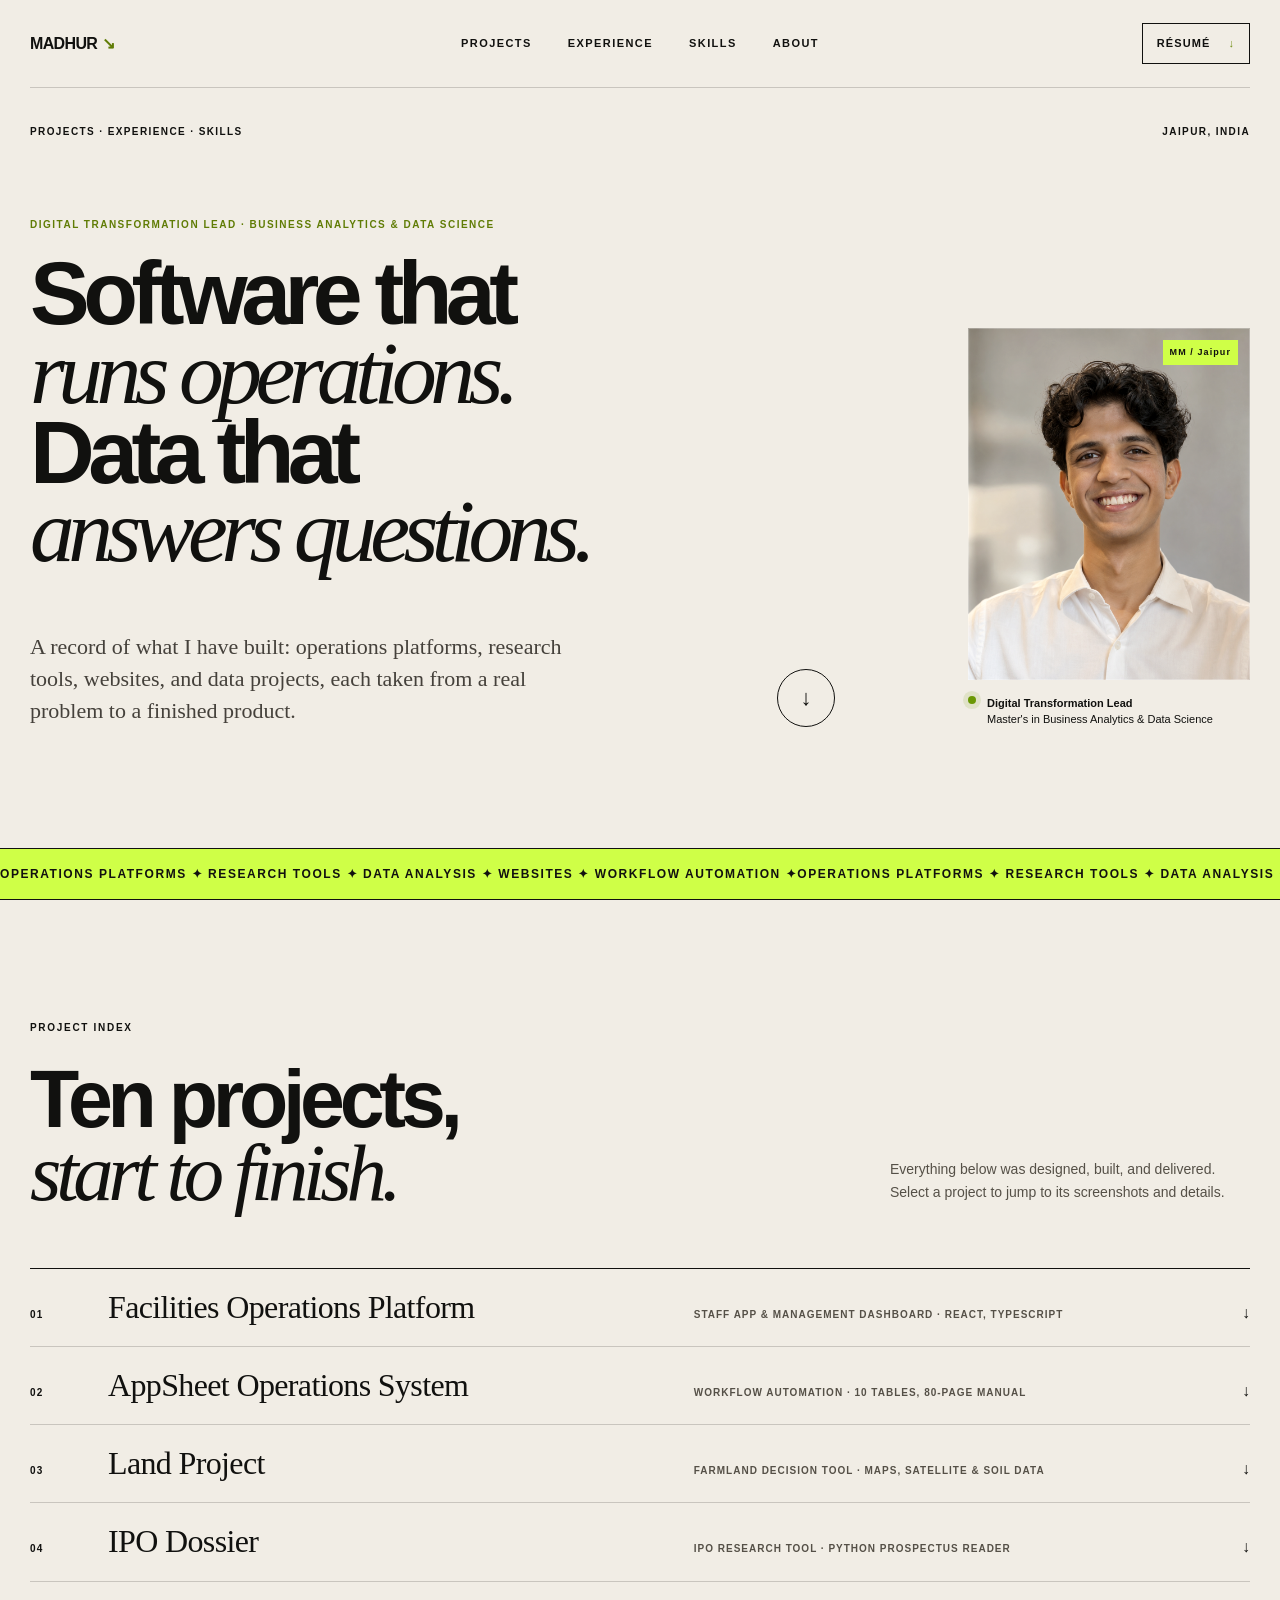
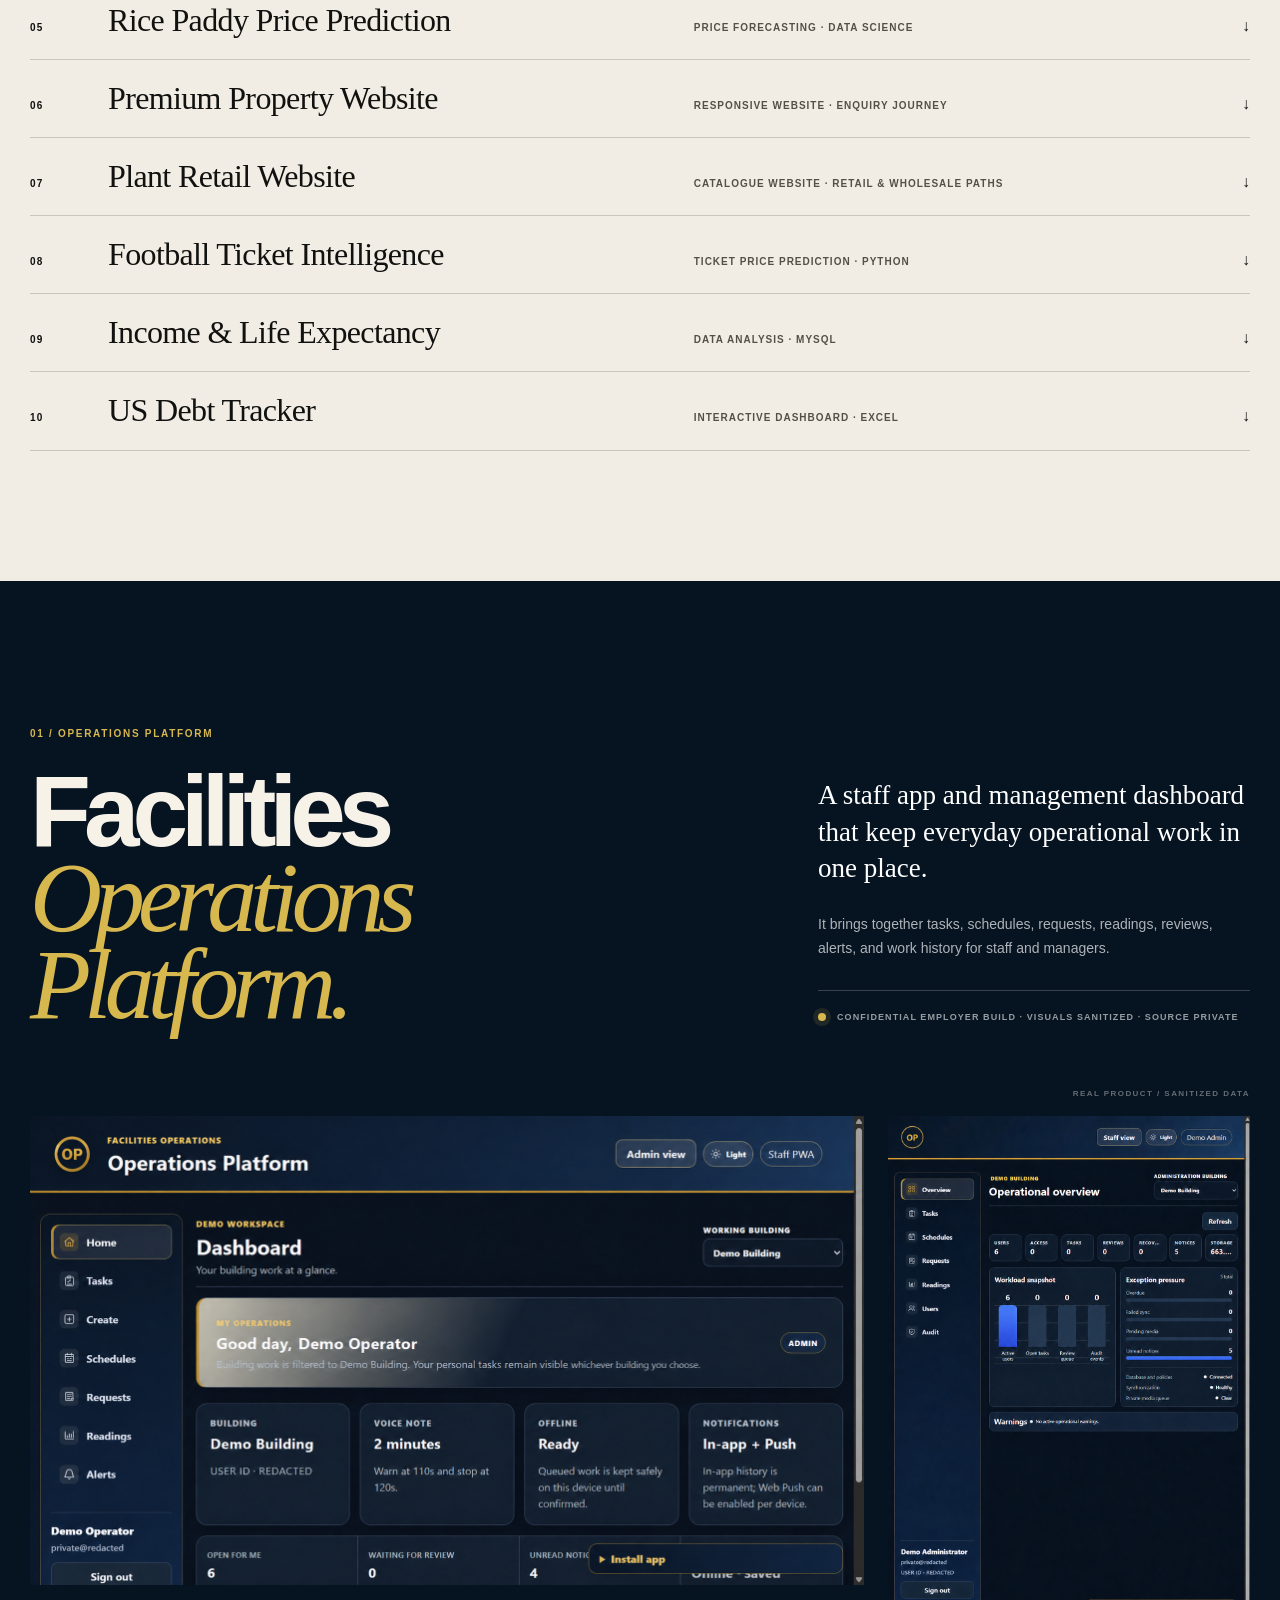
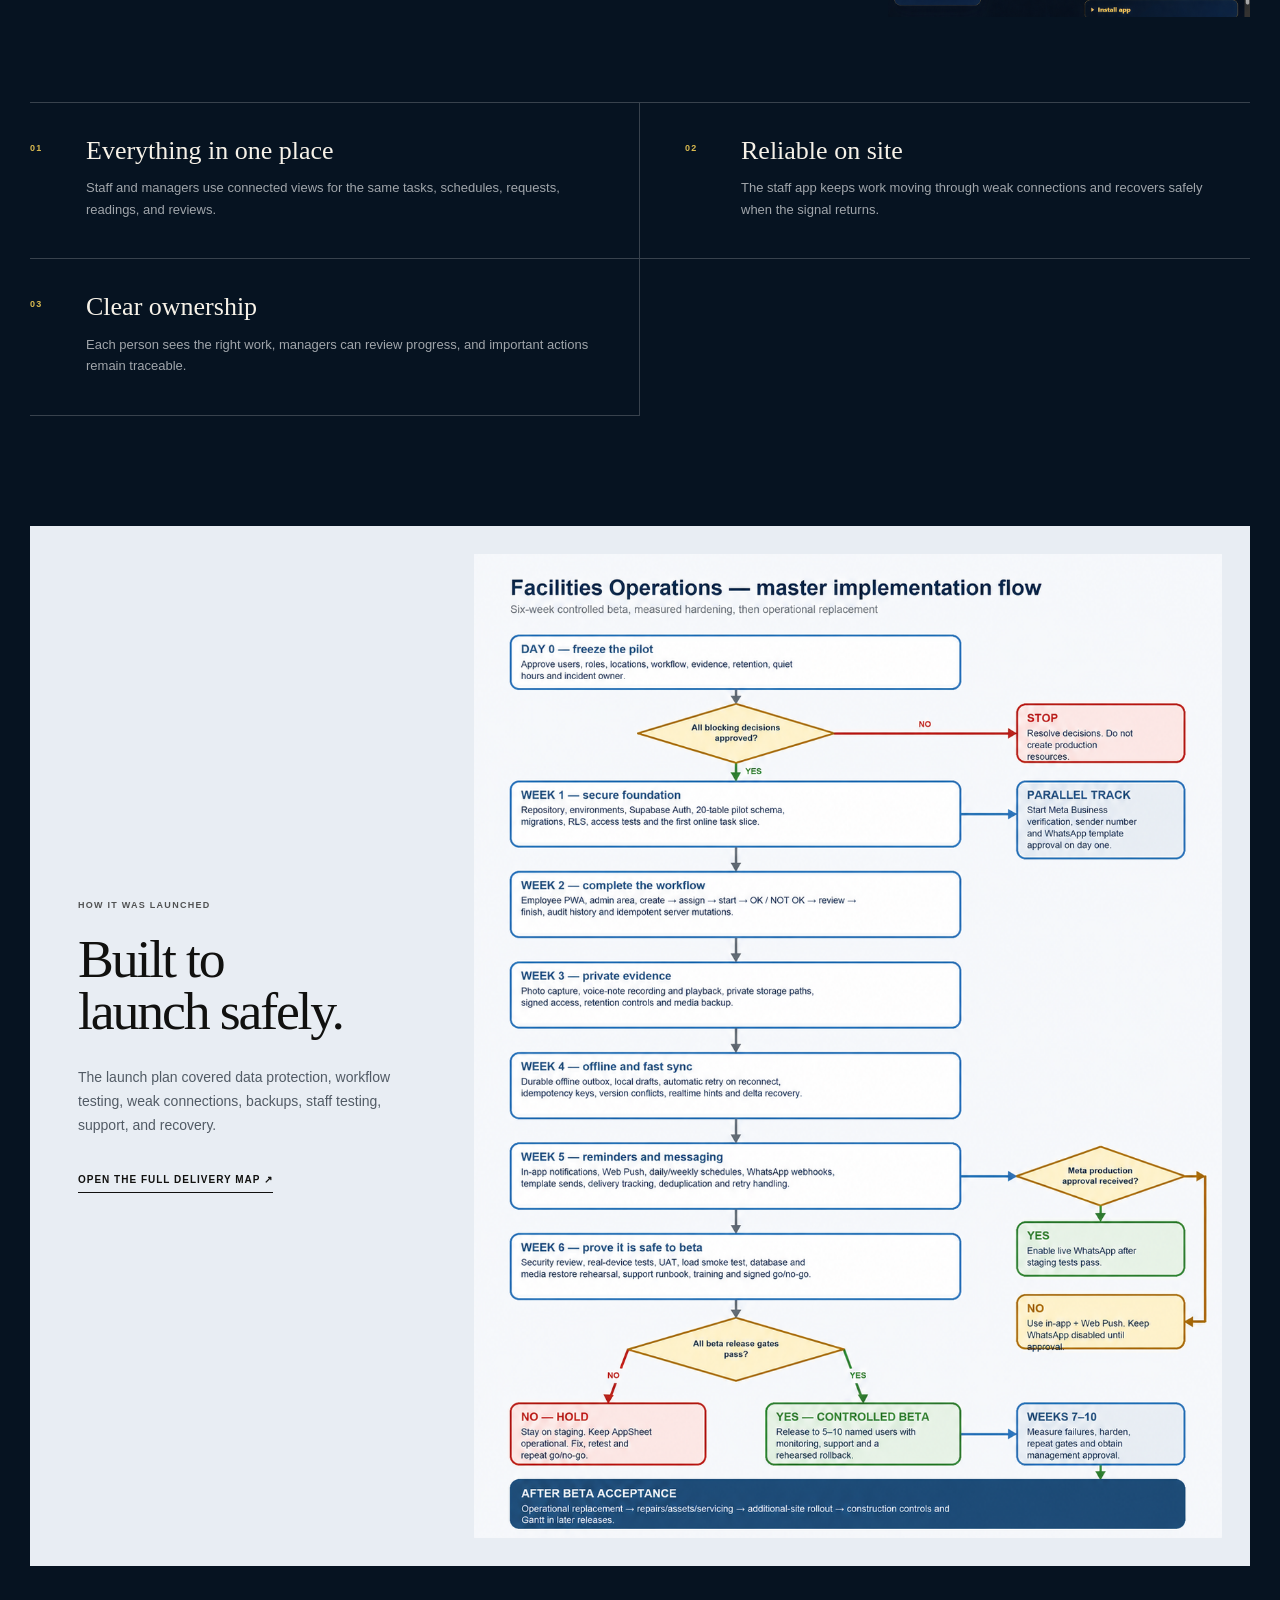
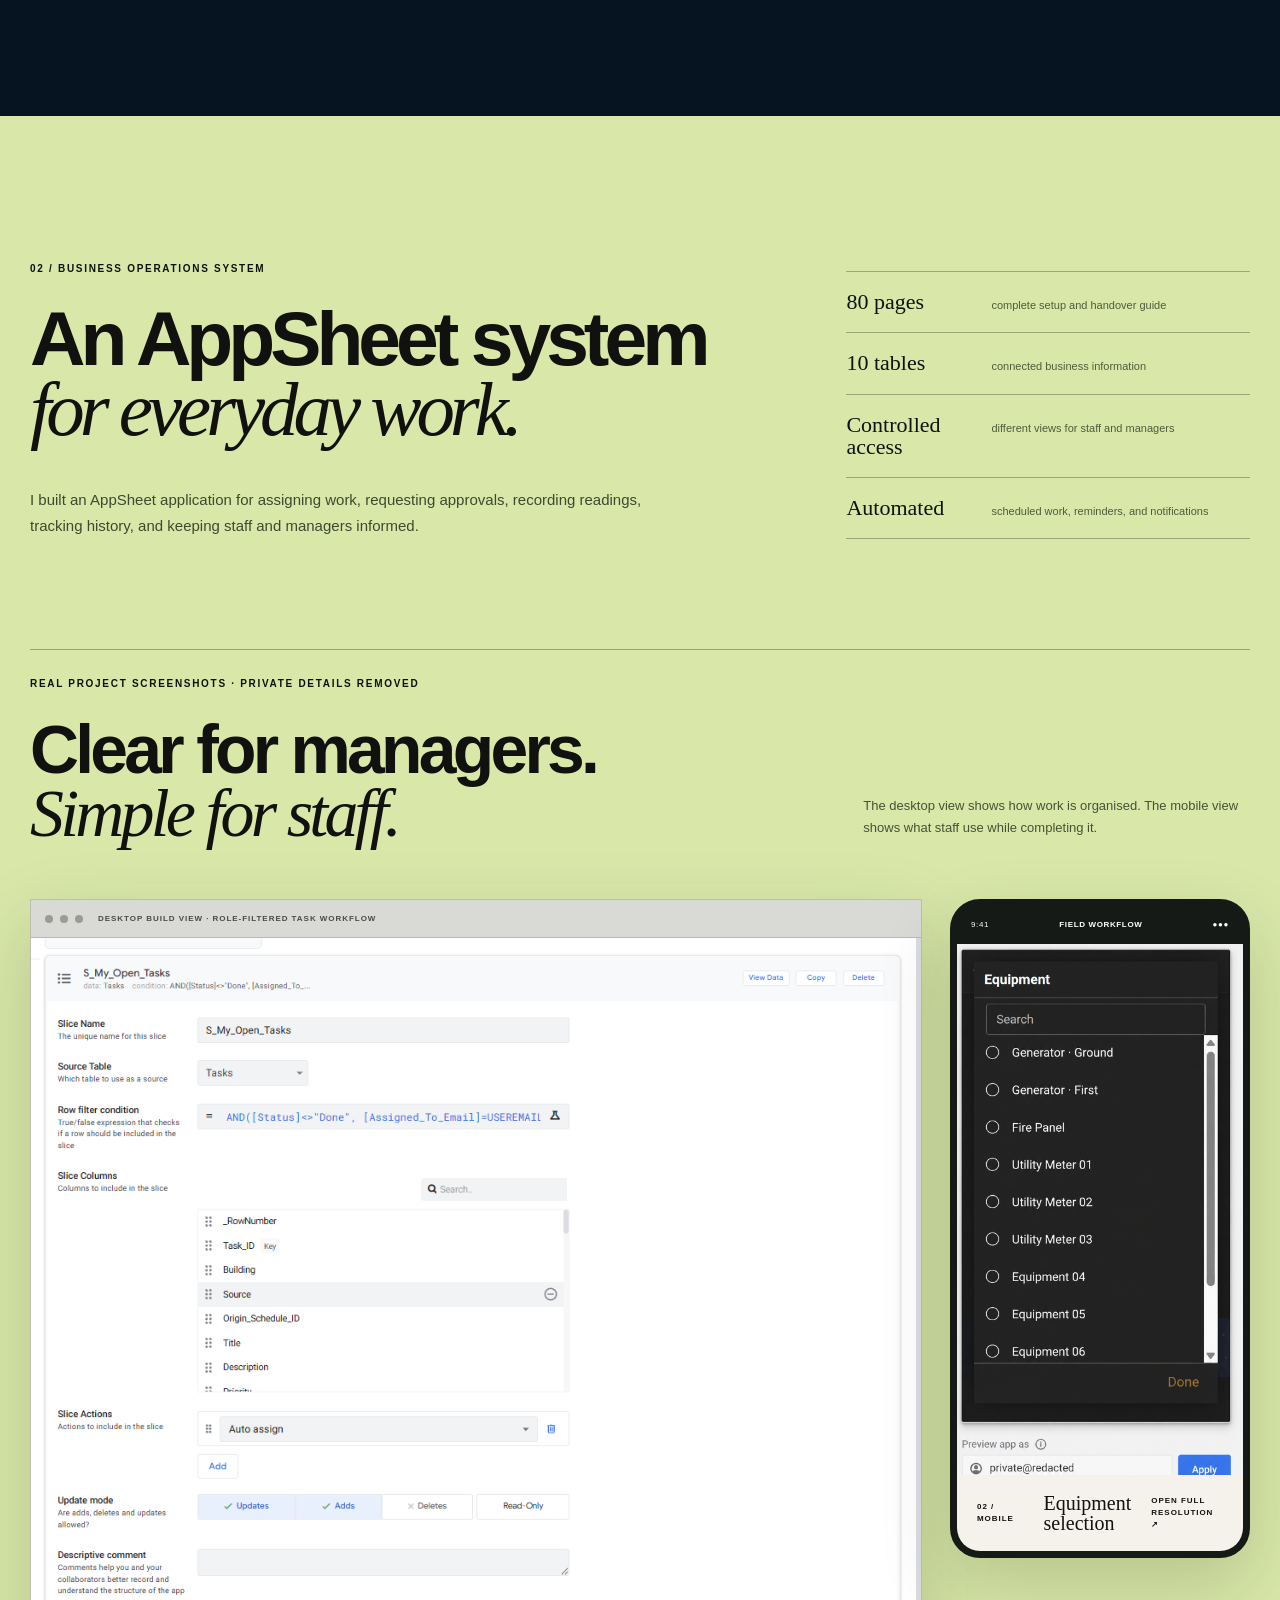
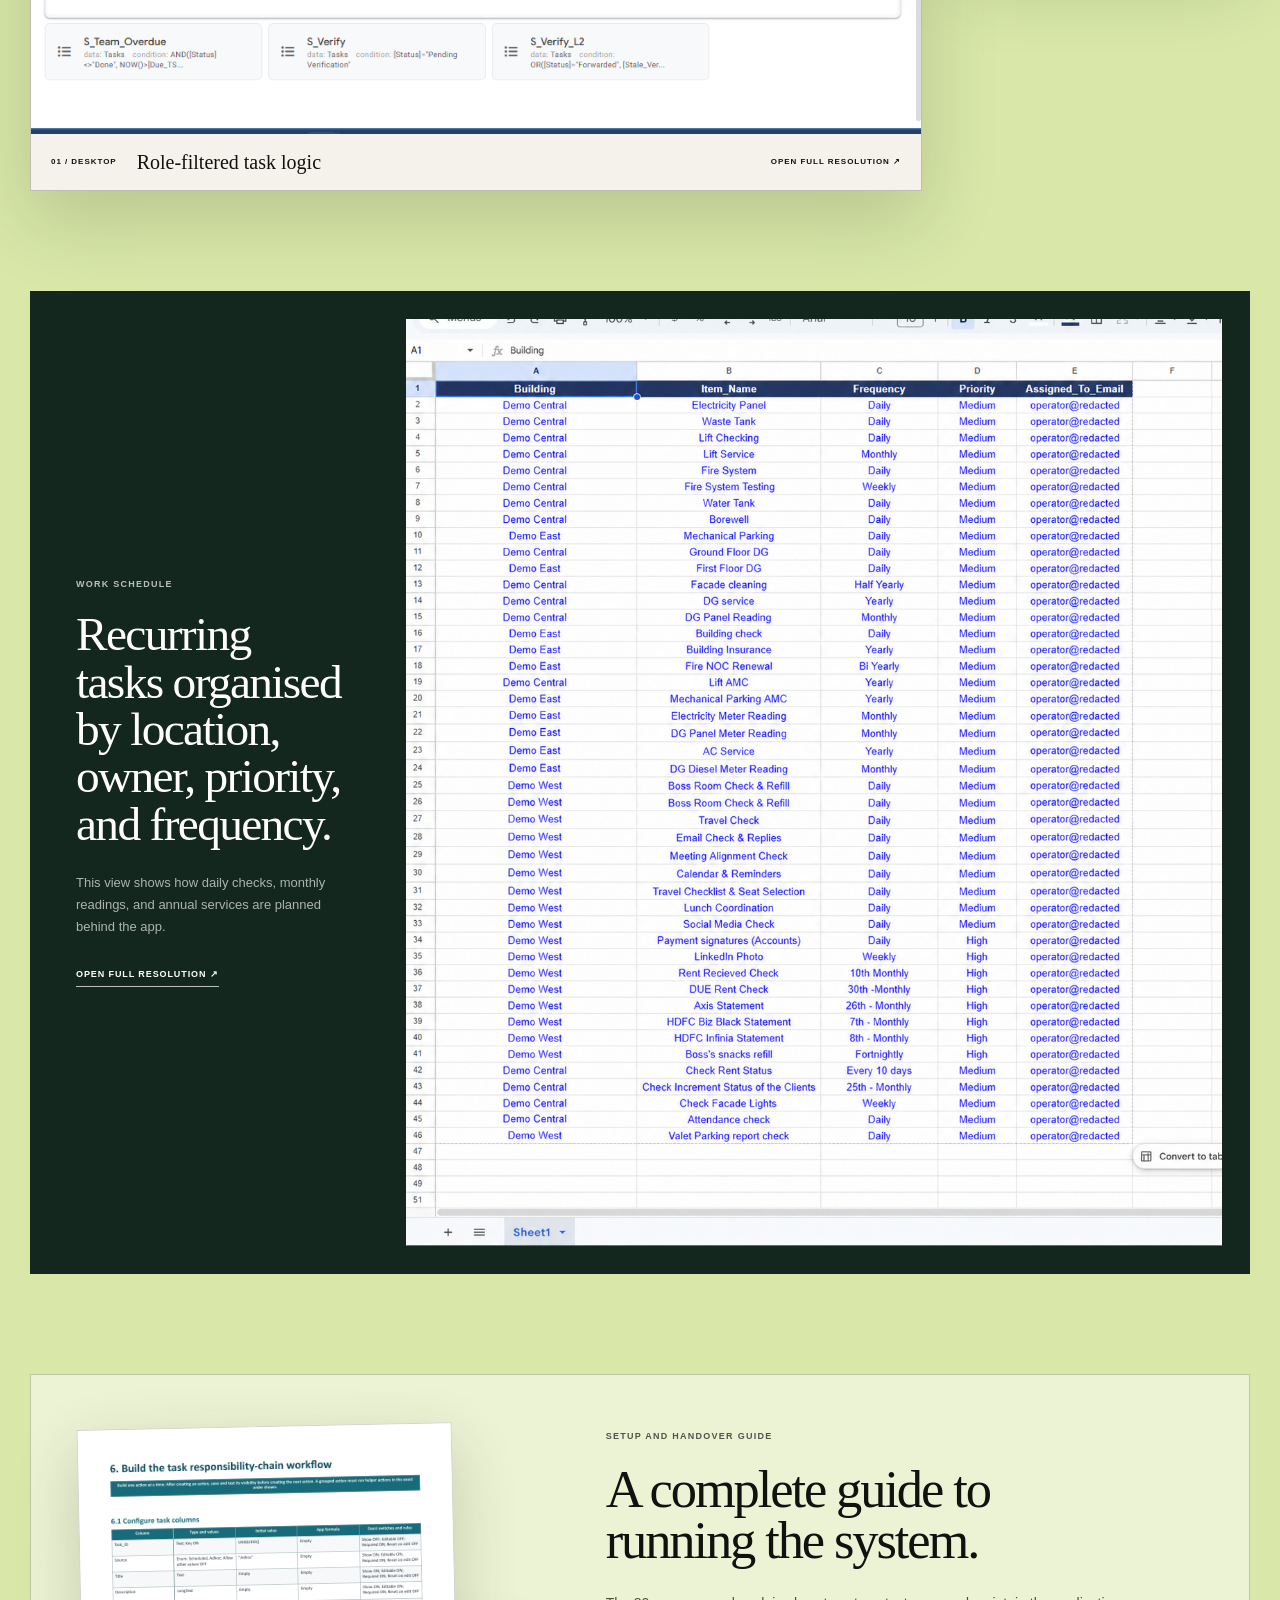
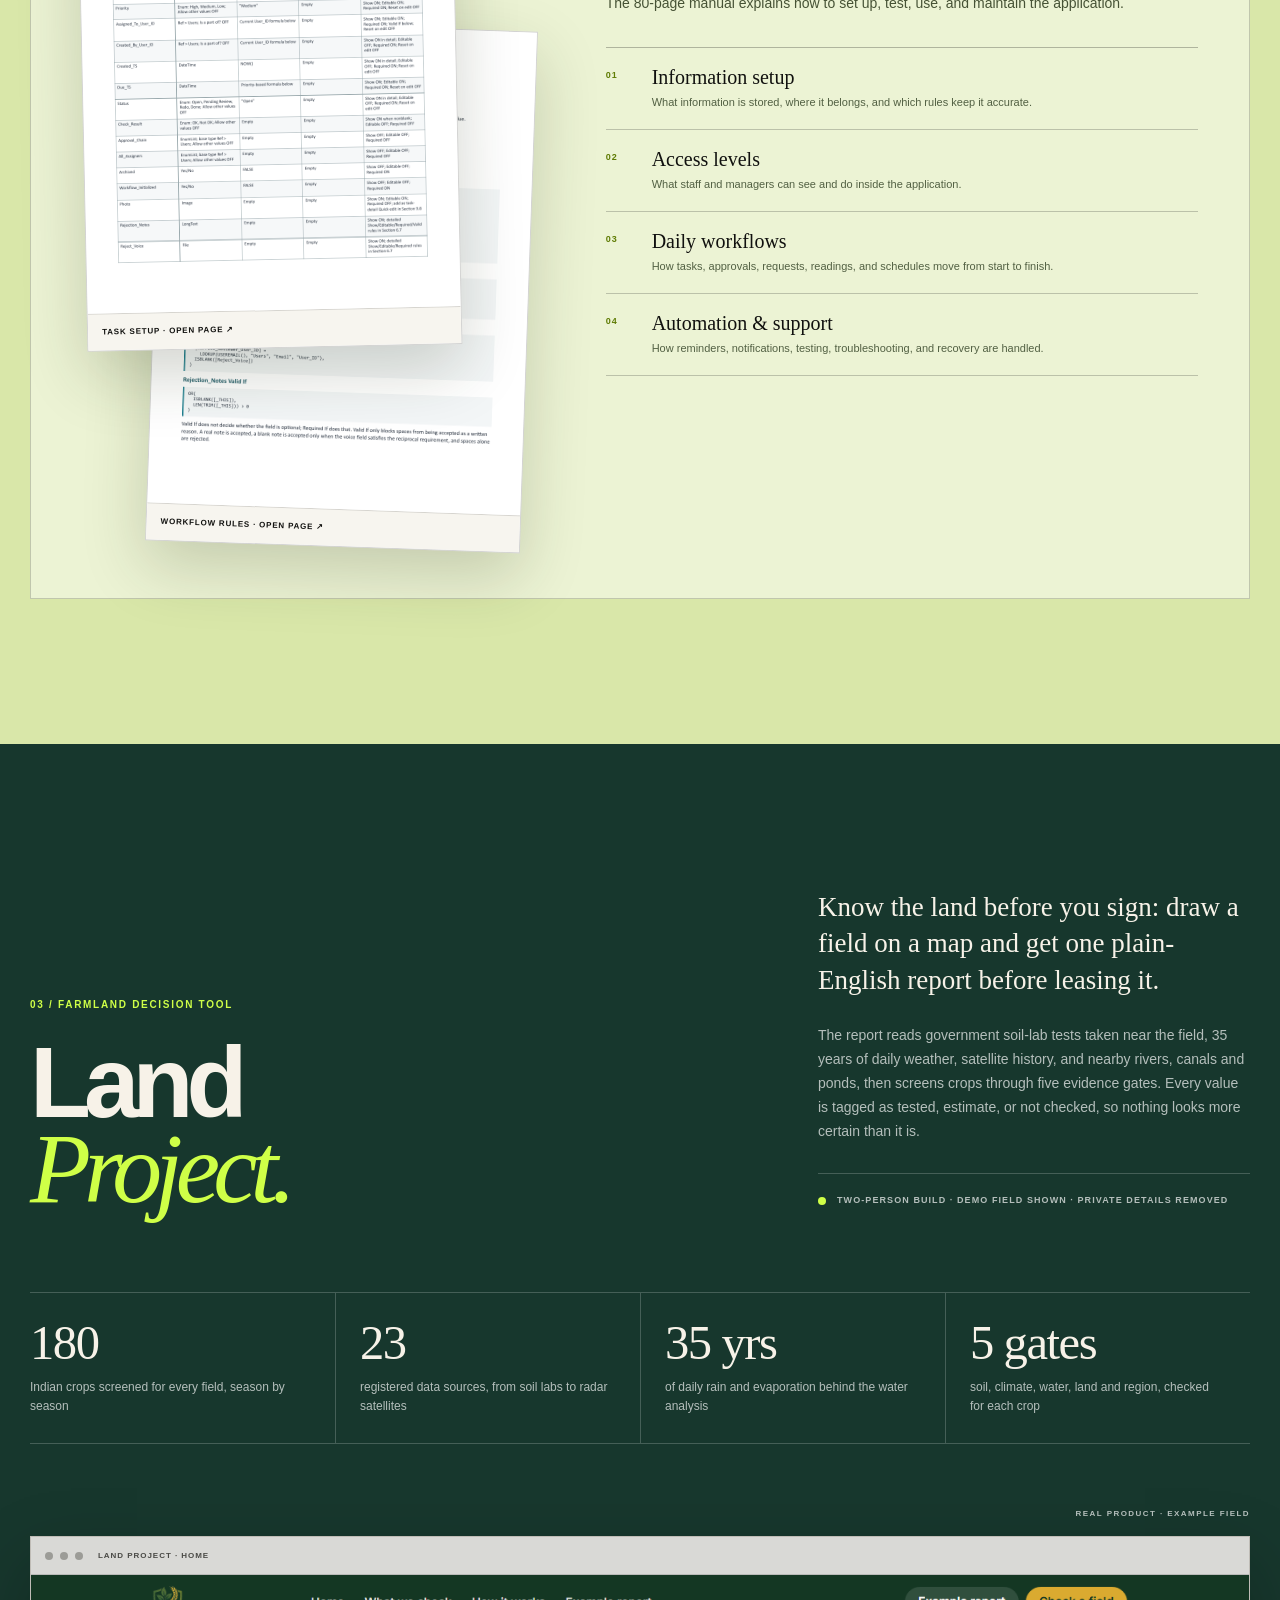
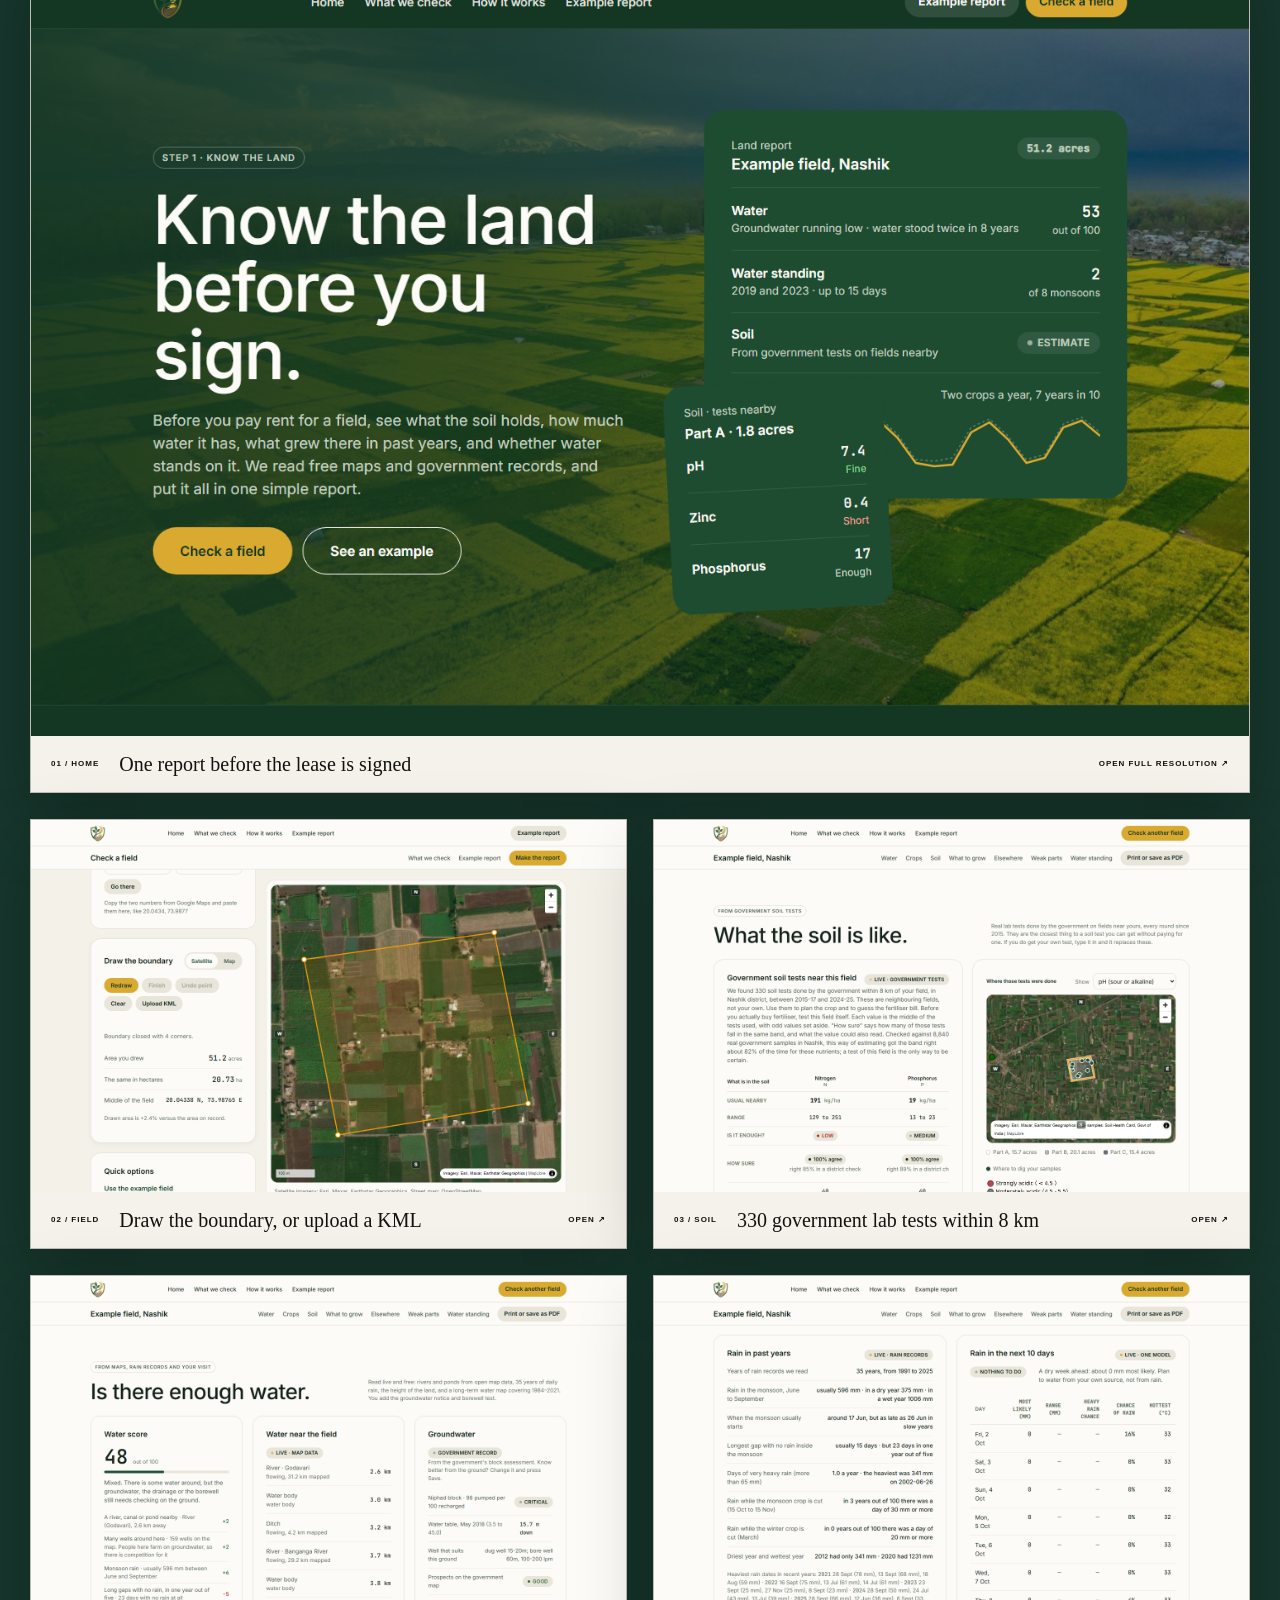
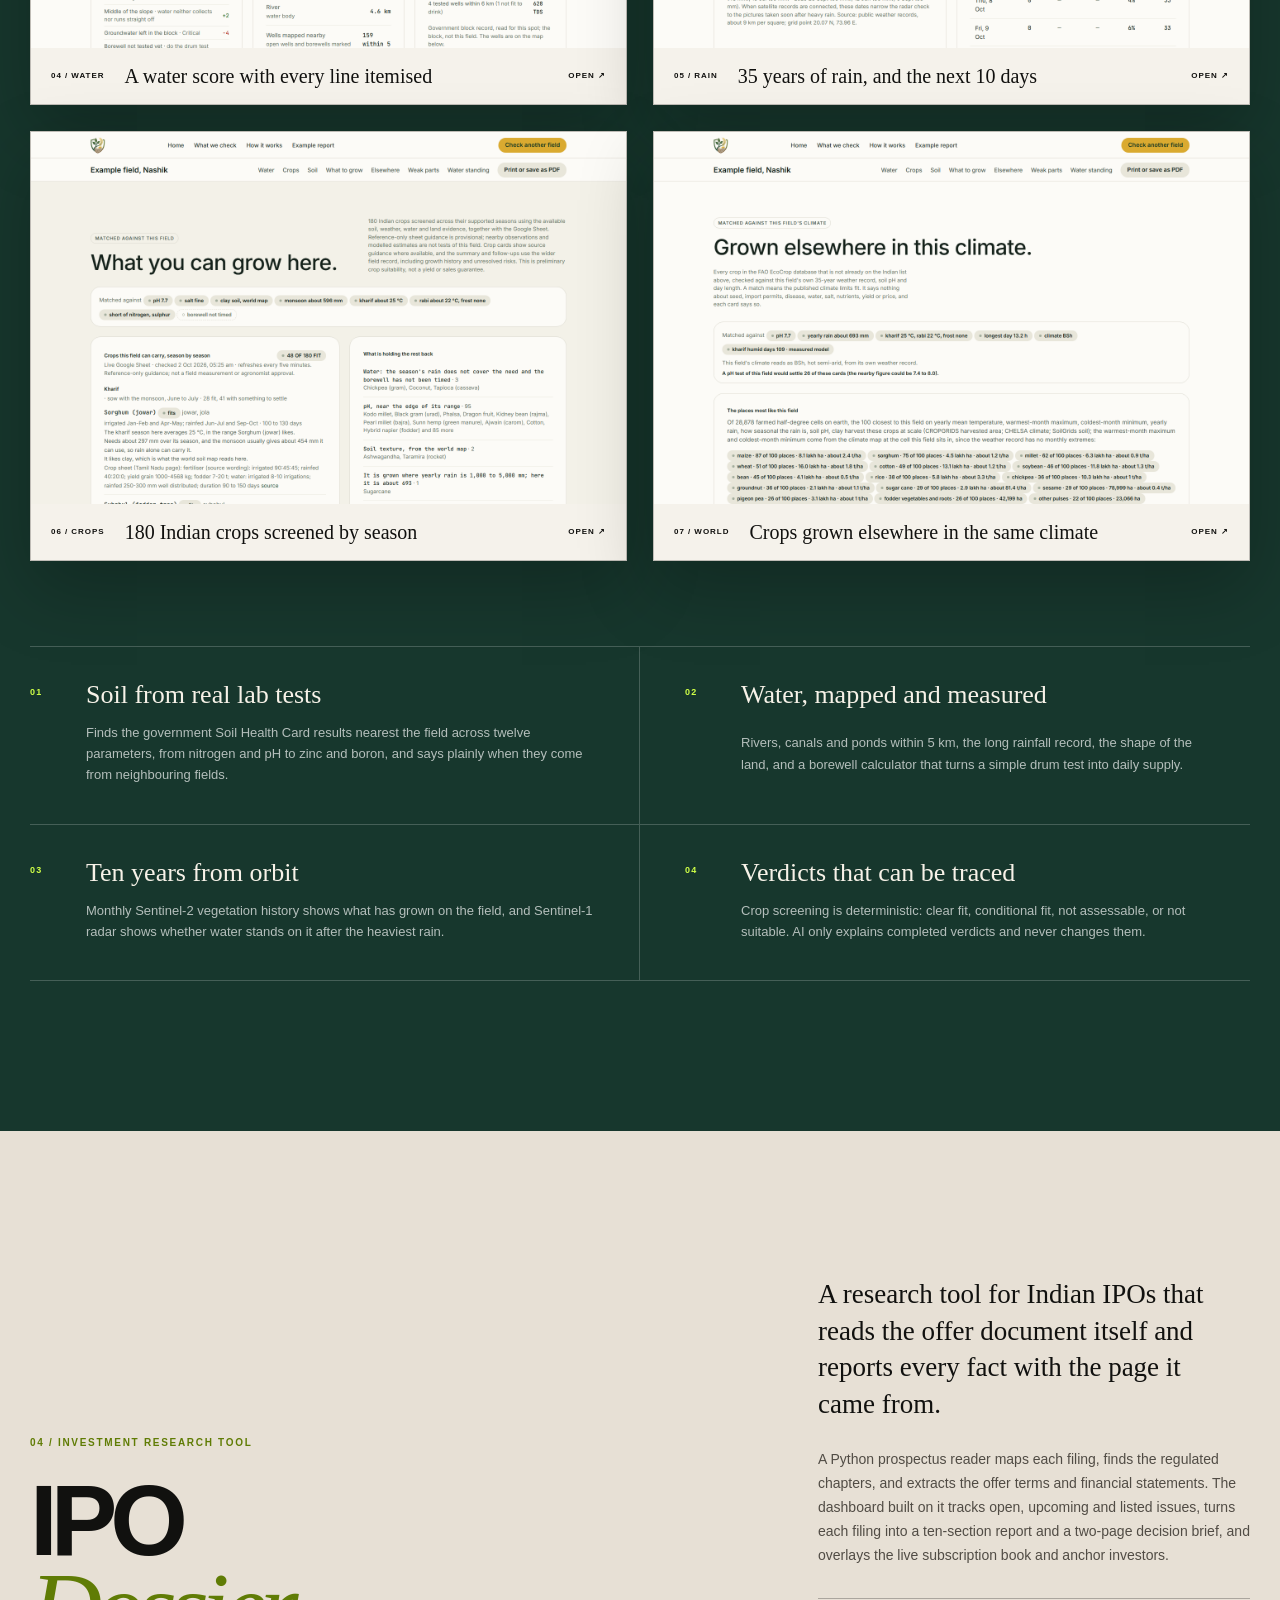
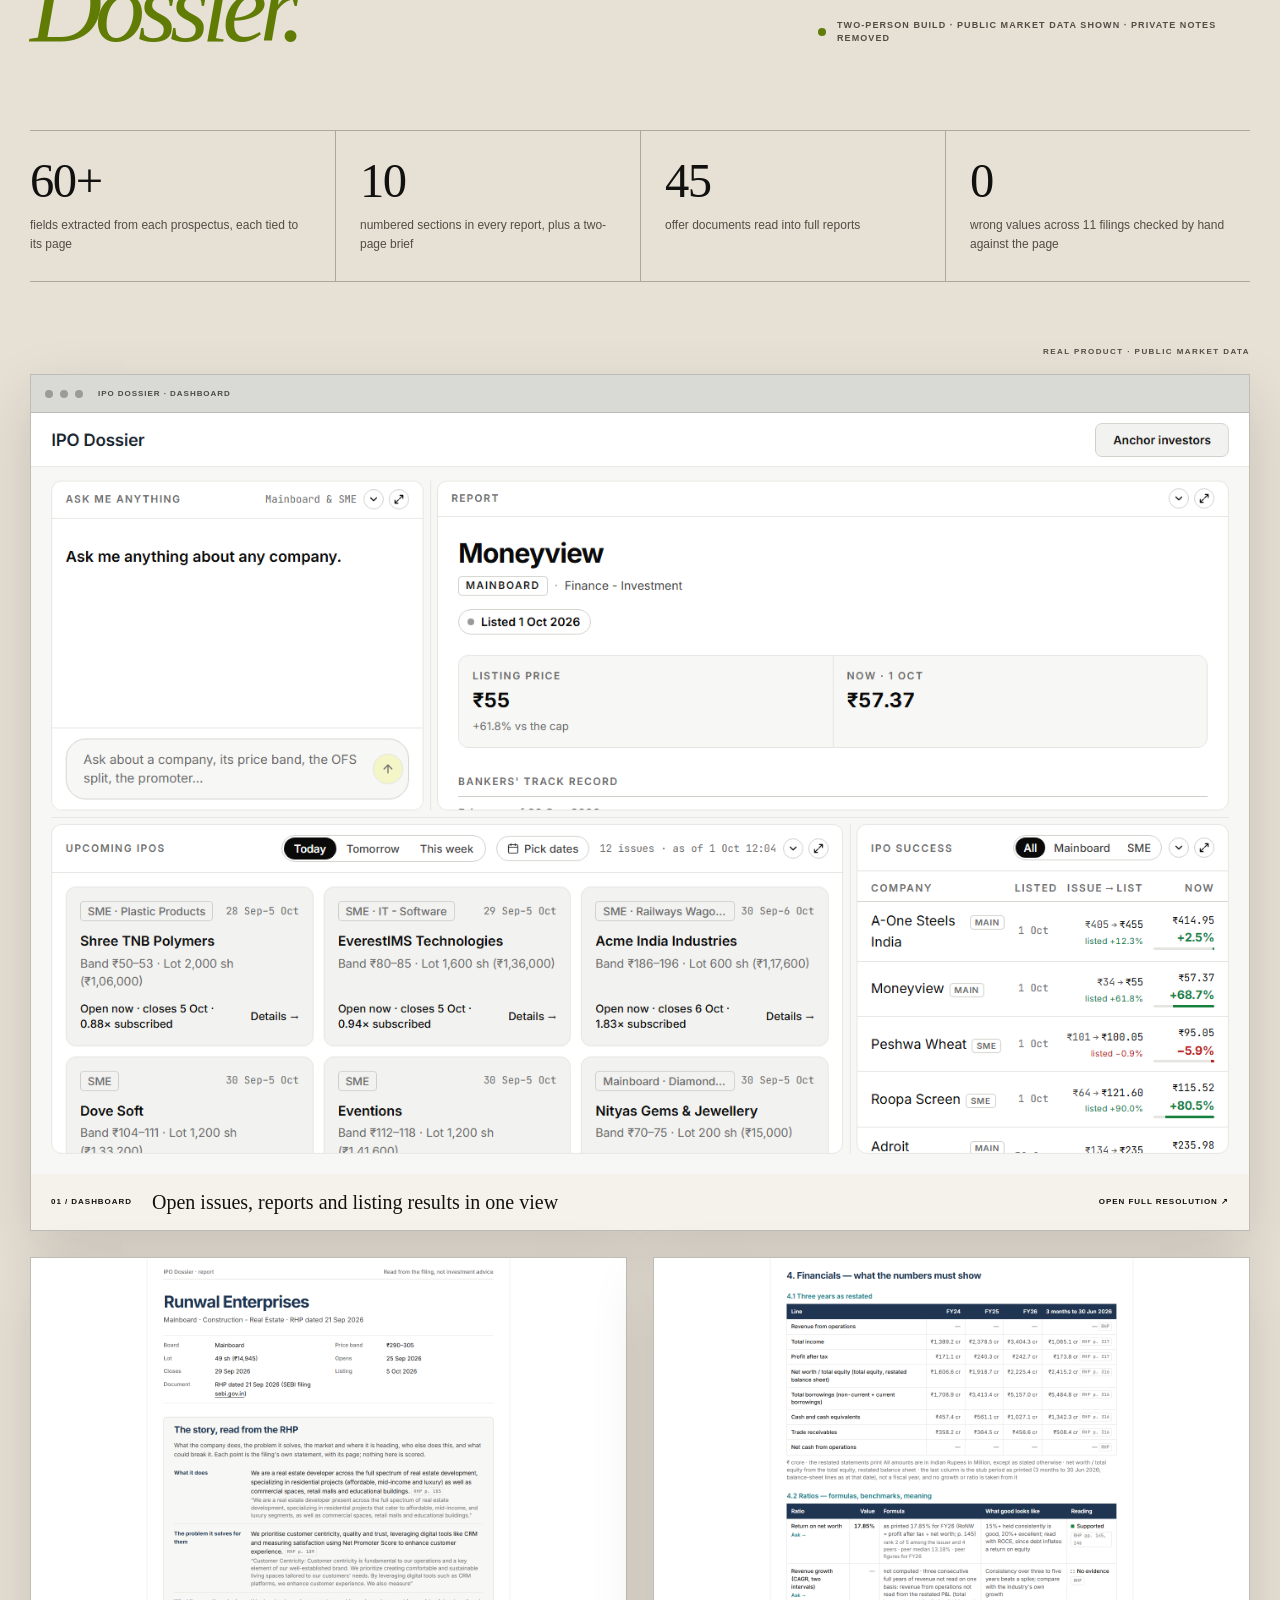
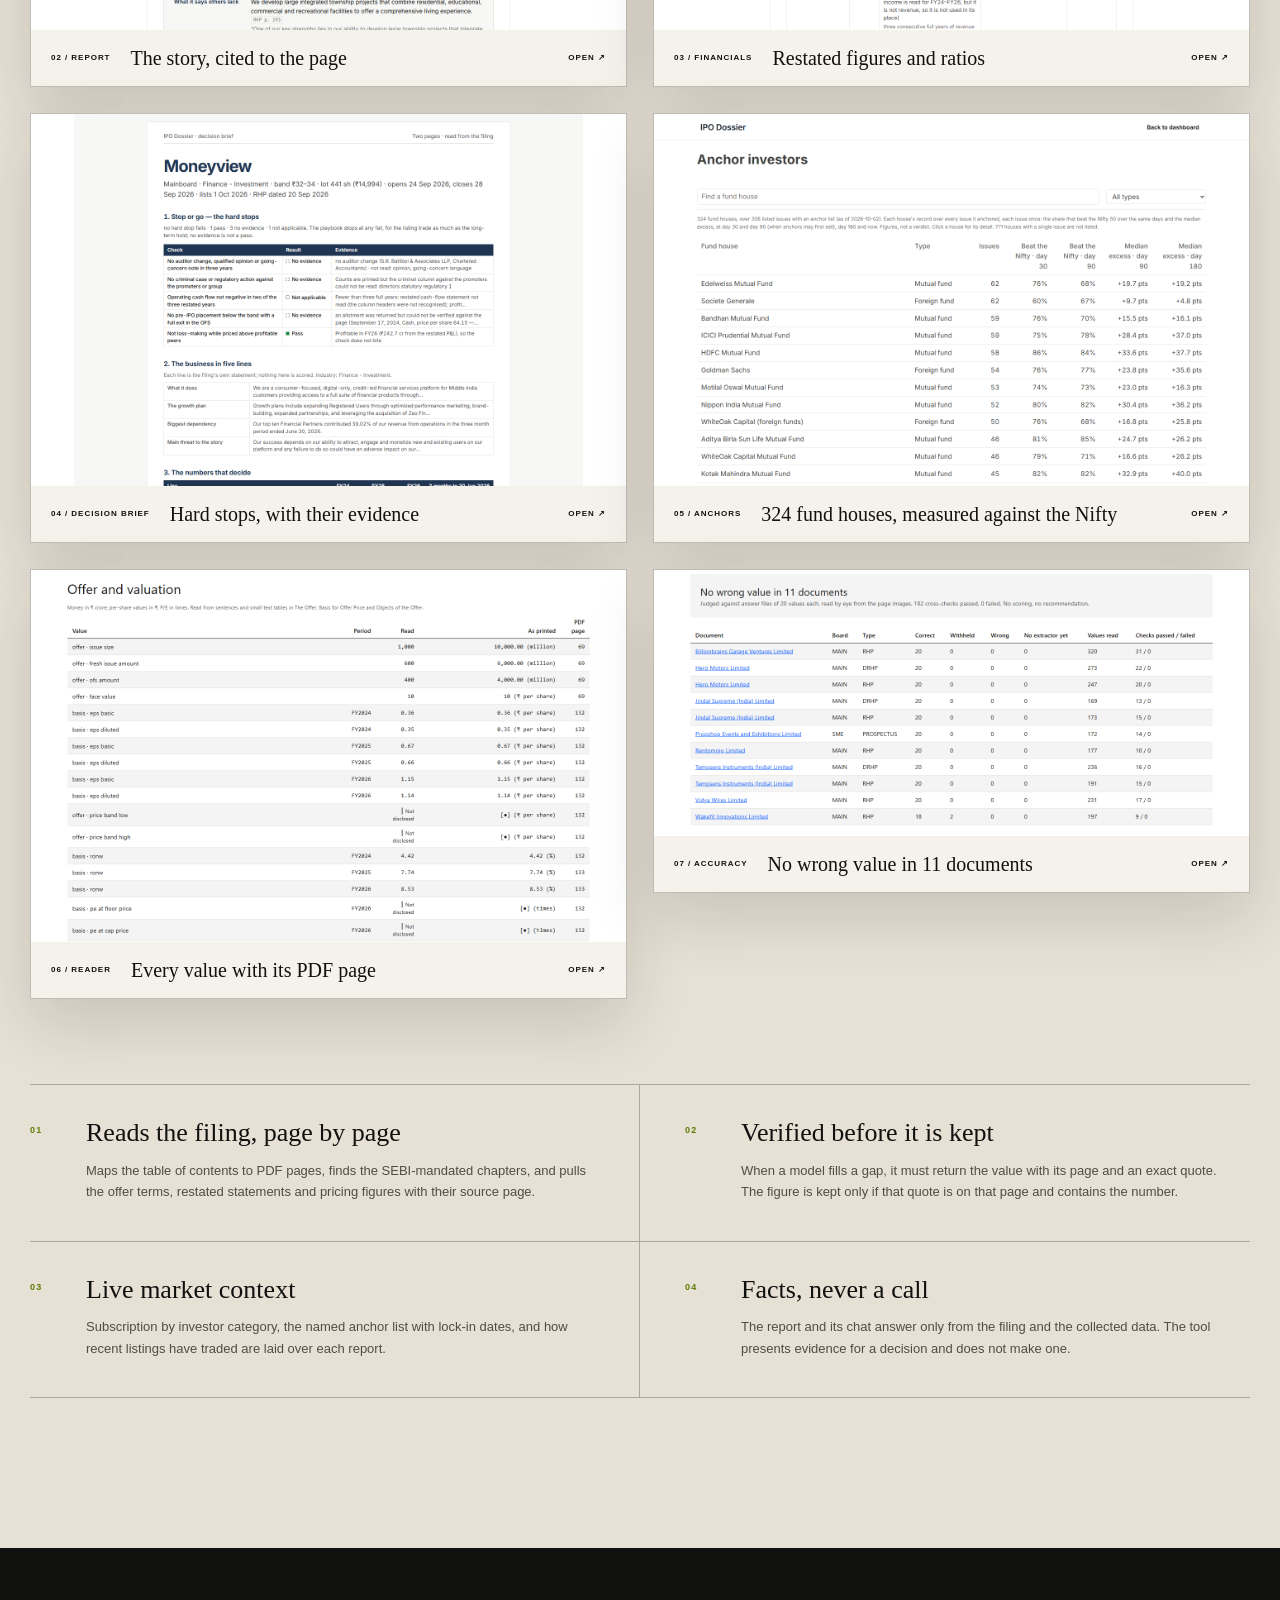
==== commit 3600c96e: "Rework portfolio as a projects and résumé page Add Land Project and IPO Dossier case studies with sa" ====
--- a/index.html
+++ b/index.html
@@ -1,2 +1,437 @@
-<!DOCTYPE html><html lang="en"><head><meta charSet="utf-8"/><meta name="viewport" content="width=device-width, initial-scale=1"/><link rel="preload" href="assets/madhur.png" as="image"/><link rel="stylesheet" href="assets/site.css"><title>Madhur Maheshwari — Full-Stack Web Apps, Websites &amp; Automation</title><meta name="description" content="Portfolio of Madhur Maheshwari, a Jaipur-based full-stack developer and digital transformation lead building web apps, responsive websites, AppSheet systems, automation, and data products."/><meta property="og:title" content="Madhur Maheshwari — Full-Stack Web Apps, Websites &amp; Automation"/><meta property="og:description" content="Full-stack web apps, responsive websites, AppSheet systems, automation, and data products built from Jaipur for teams worldwide."/><meta property="og:type" content="website"/><meta property="og:image" content="assets/social-card.png"/><meta property="og:image:width" content="1744"/><meta property="og:image:height" content="973"/><meta property="og:image:alt" content="Madhur Maheshwari — full-stack web apps, websites, and automation"/><meta name="twitter:card" content="summary_large_image"/><meta name="twitter:title" content="Madhur Maheshwari — Full-Stack Web Apps, Websites &amp; Automation"/><meta name="twitter:description" content="Full-stack web apps, responsive websites, AppSheet systems, automation, and data products."/><meta name="twitter:image" content="assets/social-card.png"/><link rel="shortcut icon" href="assets/favicon.svg"/><link rel="icon" href="assets/favicon.svg"/>
-</head><body><main><header class="nav-wrap"><nav class="nav shell" aria-label="Primary navigation"><a class="wordmark" href="#top" aria-label="Madhur Maheshwari home">MADHUR<span>↘</span></a><div class="navlinks"><a href="#flagship">Apps</a><a href="#web">Websites</a><a href="#services">Services</a><a href="#about">About</a></div><a class="nav-cta" href="contact.html">Start a project <span>↓</span></a></nav></header><section class="hero shell" id="top"><div class="hero-topline"><p>Business software · Websites · Automation</p><p>Jaipur, India · Remote worldwide</p></div><div class="hero-grid"><div class="hero-copy"><p class="hero-signal">I turn manual work into simpler digital tools.</p><h1><span class="hero-line"><span>Web apps that</span> <em>simplify operations.</em></span><span class="hero-line"><span>Websites that</span> <em>bring in enquiries.</em></span></h1><div class="hero-bottom"><p>I build internal tools that reduce manual work and websites that help businesses explain and sell what they do.</p><a class="round-link" href="#flagship" aria-label="View flagship project">↓</a></div></div><aside class="hero-profile" aria-label="Profile summary"><div class="portrait-wrap"><img src="assets/madhur.png" alt="Madhur Maheshwari"/><span class="portrait-index">MM / 22</span></div><div class="availability"><span class="status-dot"></span>Available for select freelance projects</div></aside></div></section><div class="ticker" aria-hidden="true"><div class="ticker-track"><span>BUSINESS WEBSITES ✦ INTERNAL TOOLS ✦ WORKFLOW AUTOMATION ✦ DASHBOARDS ✦ APPSHEET SYSTEMS ✦ </span><span>BUSINESS WEBSITES ✦ INTERNAL TOOLS ✦ WORKFLOW AUTOMATION ✦ DASHBOARDS ✦ APPSHEET SYSTEMS ✦ </span></div></div><section class="flagship-section" id="flagship"><div class="shell flagship-intro"><div><p class="kicker flagship-kicker">01 / Flagship product</p><h2>Facilities<br/><i>Operations Platform.</i></h2></div><div class="flagship-summary"><p class="flagship-lede">A staff app and management dashboard that keep everyday operational work in one place.</p><p>It brings together tasks, schedules, requests, readings, reviews, alerts, and work history for staff and managers.</p><div class="confidential-note"><span></span>Confidential employer build · visuals sanitized · source private</div></div></div><div class="shell product-proof"><div class="product-shot product-shot-main"><img src="assets/staff-operations-sanitized.png" alt="Staff dashboard for a facilities operations platform with private details removed" loading="lazy"/></div><div class="product-shot product-shot-admin"><img src="assets/admin-operations-sanitized.png" alt="Sanitized administration dashboard for a facilities operations platform" loading="lazy"/></div></div><div class="shell platform-details"><div class="capability-grid"><article class="capability"><span>0<!-- -->1</span><h3>Everything in one place</h3><p>Staff and managers use connected views for the same tasks, schedules, requests, readings, and reviews.</p></article><article class="capability"><span>0<!-- -->2</span><h3>Reliable on site</h3><p>The staff app can keep work moving through weak connections and recover safely when the signal returns.</p></article><article class="capability"><span>0<!-- -->3</span><h3>Clear ownership</h3><p>Each person sees the right work, managers can review progress, and important actions remain traceable.</p></article></div></div><div class="shell delivery-map" id="delivery"><div class="delivery-copy"><p class="case-label">How it was launched</p><h3>Built to launch safely.</h3><p>The launch plan covered data protection, workflow testing, weak connections, backups, staff testing, support, and recovery.</p><a href="assets/operations-implementation-flow.png" target="_blank">Open the full delivery map ↗</a></div><a class="delivery-image" href="assets/operations-implementation-flow.png" target="_blank" aria-label="Open the full implementation flowchart"><img src="assets/operations-implementation-flow.png" alt="Implementation and controlled rollout flowchart for a facilities operations platform" loading="lazy"/></a></div></section><section class="appsheet-section" id="appsheet"><div class="shell appsheet-intro"><div class="appsheet-copy"><p class="kicker">02 / Business operations system</p><h2>An AppSheet system<br/><i>for everyday work.</i></h2><p class="appsheet-lede">I built an AppSheet application for assigning work, requesting approvals, recording readings, tracking history, and keeping staff and managers informed.</p></div><div class="appsheet-facts"><div><b>80 pages</b><span>complete setup and handover guide</span></div><div><b>10 tables</b><span>connected business information</span></div><div><b>Controlled access</b><span>different views for staff and managers</span></div><div><b>Automated</b><span>scheduled work, reminders, and notifications</span></div></div></div><div class="shell appsheet-proof"><div class="appsheet-proof-head"><div><p class="kicker">Real project screenshots · private details removed</p><h3>Clear for managers.<br/><i>Simple for staff.</i></h3></div><p>The desktop view shows how work is organised. The mobile view shows what staff use while completing it.</p></div><div class="appsheet-device-grid"><a class="appsheet-desktop" href="assets/appsheet-desktop-workflow.png" target="_blank" aria-label="Open the desktop AppSheet workflow configuration at full resolution"><div class="browser-bar" aria-hidden="true"><span></span><span></span><span></span><b>Desktop build view · role-filtered task workflow</b></div><img src="assets/appsheet-desktop-workflow.png" alt="Desktop AppSheet workflow configuration showing a role-filtered open tasks slice" loading="lazy"/><div class="appsheet-caption"><span>01 / Desktop</span><strong>Role-filtered task logic</strong><small>Open full resolution ↗</small></div></a><a class="appsheet-mobile" href="assets/appsheet-equipment-sanitized.png" target="_blank" aria-label="Open the mobile AppSheet field workflow at full resolution"><div class="mobile-top" aria-hidden="true"><span>9:41</span><b>Field workflow</b><span>●●●</span></div><img src="assets/appsheet-equipment-sanitized.png" alt="Sanitized mobile AppSheet equipment selection workflow" loading="lazy"/><div class="appsheet-caption"><span>02 / Mobile</span><strong>Equipment selection</strong><small>Open full resolution ↗</small></div></a></div><a class="appsheet-data-map" href="assets/appsheet-schedules-sanitized.png" target="_blank" aria-label="Open the sanitized AppSheet schedule data map at full resolution"><div class="appsheet-data-copy"><p class="case-label">Work schedule</p><h3>Recurring tasks organised by location, owner, priority, and frequency.</h3><p>This view shows how daily checks, monthly readings, and annual services are planned behind the app.</p><span>Open full resolution ↗</span></div><img src="assets/appsheet-schedules-sanitized.png" alt="Sanitized schedule data backing the AppSheet operations workflow" loading="lazy"/></a><div class="appsheet-documentation" id="appsheet-manual"><div class="manual-preview" aria-label="Selected pages from the implementation manual"><a class="manual-page manual-page-primary" href="assets/manual-task-schema.png" target="_blank" aria-label="Open the task setup manual page at full resolution"><img src="assets/manual-task-schema.png" alt="Manual page explaining task information and rules" loading="lazy"/><span>Task setup · open page ↗</span></a><a class="manual-page manual-page-secondary" href="assets/manual-workflow-rules.png" target="_blank" aria-label="Open the workflow rules manual page at full resolution"><img src="assets/manual-workflow-rules.png" alt="Manual page documenting conditional workflow formulas and validation rules" loading="lazy"/><span>Workflow rules · open page ↗</span></a></div><div class="manual-content"><p class="case-label">Setup and handover guide</p><h3>A complete guide to running the system.</h3><p class="manual-lede">The 80-page manual explains how to set up, test, use, and maintain the application.</p><div class="manual-chapters"><article><span>01</span><div><h4>Information setup</h4><p>What information is stored, where it belongs, and which rules keep it accurate.</p></div></article><article><span>02</span><div><h4>Access levels</h4><p>What staff and managers can see and do inside the application.</p></div></article><article><span>03</span><div><h4>Daily workflows</h4><p>How tasks, approvals, requests, readings, and schedules move from start to finish.</p></div></article><article><span>04</span><div><h4>Automation &amp; support</h4><p>How reminders, notifications, testing, troubleshooting, and recovery are handled.</p></div></article></div></div></div></div></section><section class="web-section" id="web"><div class="shell section-intro web-intro"><div><p class="kicker">03 / Website development</p><h2>Full pages.<br/><i>No cropped promises.</i></h2></div><p class="section-note">Two website concepts showing clear messaging, responsive design, and straightforward enquiry paths for different businesses.</p></div><div class="shell web-case-list"><article class="web-case"><a class="website-browser property-browser" href="assets/property-website.png" target="_blank" rel="noreferrer"><div class="browser-bar" aria-hidden="true"><span></span><span></span><span></span><b>Premium Property Website<!-- --> · responsive landing page</b></div><img src="assets/property-website.png" alt="Full-page premium property website landing page" loading="lazy"/><span class="case-open">Open full page capture ↗</span></a><div class="web-case-meta"><span class="web-case-number">03</span><div><p class="case-label">Property website concept</p><h3>Premium Property Website</h3><p>A premium property website that introduces the experience clearly and gives interested visitors a direct path to enquire.</p></div><ul><li>Clear positioning</li><li>Responsive website</li><li>Enquiry journey</li></ul></div></article><article class="web-case"><a class="website-browser retail-browser" href="assets/plant-retail-website.png" target="_blank" rel="noreferrer"><div class="browser-bar" aria-hidden="true"><span></span><span></span><span></span><b>Plant Retail Website<!-- --> · responsive landing page</b></div><img src="assets/plant-retail-website.png" alt="Full-page plant retail and wholesale website landing page" loading="lazy"/><span class="case-open">Open full page capture ↗</span></a><div class="web-case-meta"><span class="web-case-number">04</span><div><p class="case-label">Retail website concept</p><h3>Plant Retail Website</h3><p>A warm plant catalogue for local customers, with a separate path for wholesale buyers across India.</p></div><ul><li>Product catalogue</li><li>Retail &amp; wholesale paths</li><li>Responsive website</li></ul></div></article></div></section><section class="services-section" id="services"><div class="shell"><div class="services-head"><p class="kicker light">04 / What I build</p><h2>What I can<br/><i>build for you.</i></h2></div><div class="service-list"><article class="service-row"><span class="service-number">01</span><h3>Websites</h3><p>Clear, responsive business websites that explain the offer and guide visitors towards an enquiry or purchase.</p></article><article class="service-row"><span class="service-number">02</span><h3>Internal tools</h3><p>Practical staff and administration tools that bring tasks, requests, approvals, and reporting into one place.</p></article><article class="service-row"><span class="service-number">03</span><h3>Business automation</h3><p>AppSheet systems and automated workflows that reduce repetitive work, route approvals, and keep people informed.</p></article><article class="service-row"><span class="service-number">04</span><h3>Dashboards &amp; data</h3><p>Dashboards and analysis that turn operational or commercial data into information people can act on.</p></article><article class="service-row"><span class="service-number">05</span><h3>Launch &amp; handover</h3><p>Testing, rollout planning, documentation, and training so the finished work can be used and maintained confidently.</p></article></div></div></section><section class="lab-section"><div class="shell lab-head"><div><p class="kicker">05 / Data lab</p><h2>Analysis that ends<br/>in a decision.</h2></div><p class="lab-note">Open any project for the full-resolution dashboard.</p></div><div class="shell project-grid project-grid-three"><a class="project-tile" href="assets/football-model.png" target="_blank" rel="noreferrer"><div class="project-image"><img src="assets/football-model.png" alt="Football ticket price prediction model project" loading="lazy"/></div><div class="project-meta"><span>0<!-- -->5</span><div><h3>Football Ticket Intelligence</h3><p>Ticket price analysis · Python</p></div><b>↗</b></div></a><a class="project-tile" href="assets/life-expectancy.png" target="_blank" rel="noreferrer"><div class="project-image"><img src="assets/life-expectancy.png" alt="Life expectancy and household income analysis dashboard" loading="lazy"/></div><div class="project-meta"><span>0<!-- -->6</span><div><h3>Income &amp; Life Expectancy</h3><p>Data analysis · Storytelling</p></div><b>↗</b></div></a><a class="project-tile" href="assets/debt-dashboard.png" target="_blank" rel="noreferrer"><div class="project-image"><img src="assets/debt-dashboard.png" alt="Interactive United States debt tracker dashboard" loading="lazy"/></div><div class="project-meta"><span>0<!-- -->7</span><div><h3>US Debt Tracker</h3><p>Interactive Excel · Dashboard</p></div><b>↗</b></div></a></div></section><section class="about-section" id="about"><div class="shell about-grid"><div class="about-title"><p class="kicker">06 / About Madhur</p><h2>Business problems.<br/><i>Practical solutions.</i></h2></div><div class="about-copy"><p class="about-lede">I build practical tools for teams and straightforward websites for businesses.</p><p>My work as a Digital Transformation Lead keeps me close to everyday problems such as manual work, scattered information, and slow hand-offs. I turn them into simpler systems.</p><p>I hold a Master&#x27;s in Business Analytics &amp; Data Science and a BBA in Data Analytics, so I approach each project from both a business and technical perspective.</p><div class="about-links"><a href="assets/Madhur Maheshwari Resume.pdf" target="_blank">Résumé ↗</a><a href="https://www.linkedin.com/in/madhurmaheshwari10/" target="_blank" rel="noreferrer">LinkedIn ↗</a><a href="https://github.com/GABREO10/Projects" target="_blank" rel="noreferrer">GitHub ↗</a></div></div></div></section><footer class="contact" id="contact"><div class="shell"><div class="contact-top"><p>Have a useful problem?</p><span>22 · Jaipur · Remote worldwide</span></div><a class="contact-title" href="contact.html">Let&#x27;s solve it<span>↗</span></a><div class="contact-bottom"><div class="contact-direct"><a href="mailto:madhurmaheshwari10@gmail.com">madhurmaheshwari10@gmail.com</a><a href="tel:+916367036294">+91 63670 36294</a></div><div class="contact-socials"><a href="https://www.linkedin.com/in/madhurmaheshwari10/" target="_blank" rel="noreferrer">LinkedIn</a><a href="https://github.com/GABREO10/Projects" target="_blank" rel="noreferrer">GitHub</a></div></div></div></footer></main></body></html>+<!DOCTYPE html>
+<html lang="en">
+<head>
+<meta charset="utf-8"/>
+<meta name="viewport" content="width=device-width, initial-scale=1"/>
+<link rel="preload" href="assets/madhur.png" as="image"/>
+<link rel="stylesheet" href="assets/site.css">
+<link rel="stylesheet" href="assets/resume.css">
+<title>Madhur Maheshwari — Projects &amp; Résumé</title>
+<meta name="description" content="Projects and résumé of Madhur Maheshwari: operations platforms, a farmland decision tool, an IPO research tool, websites, and data analysis work."/>
+<meta property="og:title" content="Madhur Maheshwari — Projects &amp; Résumé"/>
+<meta property="og:description" content="Operations platforms, a farmland decision tool, an IPO research tool, websites, and data analysis projects."/>
+<meta property="og:type" content="website"/>
+<meta property="og:image" content="assets/social-card.png"/>
+<meta property="og:image:width" content="1744"/>
+<meta property="og:image:height" content="973"/>
+<meta property="og:image:alt" content="Madhur Maheshwari — projects and résumé"/>
+<meta name="twitter:card" content="summary_large_image"/>
+<meta name="twitter:title" content="Madhur Maheshwari — Projects &amp; Résumé"/>
+<meta name="twitter:description" content="Operations platforms, research tools, websites, and data analysis projects."/>
+<meta name="twitter:image" content="assets/social-card.png"/>
+<link rel="shortcut icon" href="assets/favicon.svg"/>
+<link rel="icon" href="assets/favicon.svg"/>
+</head>
+<body>
+<main>
+
+<header class="nav-wrap">
+  <nav class="nav shell" aria-label="Primary navigation">
+    <a class="wordmark" href="#top" aria-label="Madhur Maheshwari home">MADHUR<span>↘</span></a>
+    <div class="navlinks"><a href="#projects">Projects</a><a href="#experience">Experience</a><a href="#skills">Skills</a><a href="#about">About</a></div>
+    <a class="nav-cta" href="assets/Madhur Maheshwari Resume.pdf" target="_blank">Résumé <span>↓</span></a>
+  </nav>
+</header>
+
+<section class="hero shell" id="top">
+  <div class="hero-topline"><p>Projects · Experience · Skills</p><p>Jaipur, India</p></div>
+  <div class="hero-grid">
+    <div class="hero-copy">
+      <p class="hero-signal">Digital Transformation Lead · Business Analytics &amp; Data Science</p>
+      <h1>
+        <span class="hero-line"><span>Software that</span> <em>runs operations.</em></span>
+        <span class="hero-line"><span>Data that</span> <em>answers questions.</em></span>
+      </h1>
+      <div class="hero-bottom">
+        <p>A record of what I have built: operations platforms, research tools, websites, and data projects, each taken from a real problem to a finished product.</p>
+        <a class="round-link" href="#projects" aria-label="View all projects">↓</a>
+      </div>
+    </div>
+    <aside class="hero-profile" aria-label="Profile summary">
+      <div class="portrait-wrap"><img src="assets/madhur.png" alt="Madhur Maheshwari"/><span class="portrait-index">MM / Jaipur</span></div>
+      <div class="availability role-line"><span class="status-dot"></span><span><b>Digital Transformation Lead</b>Master's in Business Analytics &amp; Data Science</span></div>
+    </aside>
+  </div>
+</section>
+
+<div class="ticker" aria-hidden="true">
+  <div class="ticker-track">
+    <span>OPERATIONS PLATFORMS ✦ RESEARCH TOOLS ✦ DATA ANALYSIS ✦ WEBSITES ✦ WORKFLOW AUTOMATION ✦ </span>
+    <span>OPERATIONS PLATFORMS ✦ RESEARCH TOOLS ✦ DATA ANALYSIS ✦ WEBSITES ✦ WORKFLOW AUTOMATION ✦ </span>
+  </div>
+</div>
+
+<section class="index-section" id="projects">
+  <div class="shell">
+    <div class="index-head">
+      <div><p class="kicker">Project index</p><h2>Ten projects,<br/><i>start to finish.</i></h2></div>
+      <p class="section-note">Everything below was designed, built, and delivered. Select a project to jump to its screenshots and details.</p>
+    </div>
+    <div class="index-list">
+      <a class="index-row" href="#flagship"><span>01</span><strong>Facilities Operations Platform</strong><em>Staff app &amp; management dashboard · React, TypeScript</em><b>↓</b></a>
+      <a class="index-row" href="#appsheet"><span>02</span><strong>AppSheet Operations System</strong><em>Workflow automation · 10 tables, 80-page manual</em><b>↓</b></a>
+      <a class="index-row" href="#land"><span>03</span><strong>Land Project</strong><em>Farmland decision tool · maps, satellite &amp; soil data</em><b>↓</b></a>
+      <a class="index-row" href="#ipo"><span>04</span><strong>IPO Dossier</strong><em>IPO research tool · Python prospectus reader</em><b>↓</b></a>
+      <a class="index-row" href="#rice-paddy"><span>05</span><strong>Rice Paddy Price Prediction</strong><em>Price forecasting · data science</em><b>↓</b></a>
+      <a class="index-row" href="#web"><span>06</span><strong>Premium Property Website</strong><em>Responsive website · enquiry journey</em><b>↓</b></a>
+      <a class="index-row" href="#web"><span>07</span><strong>Plant Retail Website</strong><em>Catalogue website · retail &amp; wholesale paths</em><b>↓</b></a>
+      <a class="index-row" href="#lab"><span>08</span><strong>Football Ticket Intelligence</strong><em>Ticket price prediction · Python</em><b>↓</b></a>
+      <a class="index-row" href="#lab"><span>09</span><strong>Income &amp; Life Expectancy</strong><em>Data analysis · MySQL</em><b>↓</b></a>
+      <a class="index-row" href="#lab"><span>10</span><strong>US Debt Tracker</strong><em>Interactive dashboard · Excel</em><b>↓</b></a>
+    </div>
+  </div>
+</section>
+
+<section class="flagship-section" id="flagship">
+  <div class="shell flagship-intro">
+    <div><p class="kicker flagship-kicker">01 / Operations platform</p><h2>Facilities<br/><i>Operations Platform.</i></h2></div>
+    <div class="flagship-summary">
+      <p class="flagship-lede">A staff app and management dashboard that keep everyday operational work in one place.</p>
+      <p>It brings together tasks, schedules, requests, readings, reviews, alerts, and work history for staff and managers.</p>
+      <div class="confidential-note"><span></span>Confidential employer build · visuals sanitized · source private</div>
+    </div>
+  </div>
+  <div class="shell product-proof">
+    <div class="product-shot product-shot-main"><img src="assets/staff-operations-sanitized.png" alt="Staff dashboard for a facilities operations platform with private details removed" loading="lazy"/></div>
+    <div class="product-shot product-shot-admin"><img src="assets/admin-operations-sanitized.png" alt="Sanitized administration dashboard for a facilities operations platform" loading="lazy"/></div>
+  </div>
+  <div class="shell platform-details">
+    <div class="capability-grid">
+      <article class="capability"><span>01</span><h3>Everything in one place</h3><p>Staff and managers use connected views for the same tasks, schedules, requests, readings, and reviews.</p></article>
+      <article class="capability"><span>02</span><h3>Reliable on site</h3><p>The staff app keeps work moving through weak connections and recovers safely when the signal returns.</p></article>
+      <article class="capability"><span>03</span><h3>Clear ownership</h3><p>Each person sees the right work, managers can review progress, and important actions remain traceable.</p></article>
+    </div>
+  </div>
+  <div class="shell delivery-map" id="delivery">
+    <div class="delivery-copy">
+      <p class="case-label">How it was launched</p>
+      <h3>Built to launch safely.</h3>
+      <p>The launch plan covered data protection, workflow testing, weak connections, backups, staff testing, support, and recovery.</p>
+      <a href="assets/operations-implementation-flow.png" target="_blank">Open the full delivery map ↗</a>
+    </div>
+    <a class="delivery-image" href="assets/operations-implementation-flow.png" target="_blank" aria-label="Open the full implementation flowchart"><img src="assets/operations-implementation-flow.png" alt="Implementation and controlled rollout flowchart for a facilities operations platform" loading="lazy"/></a>
+  </div>
+</section>
+
+<section class="appsheet-section" id="appsheet">
+  <div class="shell appsheet-intro">
+    <div class="appsheet-copy">
+      <p class="kicker">02 / Business operations system</p>
+      <h2>An AppSheet system<br/><i>for everyday work.</i></h2>
+      <p class="appsheet-lede">I built an AppSheet application for assigning work, requesting approvals, recording readings, tracking history, and keeping staff and managers informed.</p>
+    </div>
+    <div class="appsheet-facts">
+      <div><b>80 pages</b><span>complete setup and handover guide</span></div>
+      <div><b>10 tables</b><span>connected business information</span></div>
+      <div><b>Controlled access</b><span>different views for staff and managers</span></div>
+      <div><b>Automated</b><span>scheduled work, reminders, and notifications</span></div>
+    </div>
+  </div>
+  <div class="shell appsheet-proof">
+    <div class="appsheet-proof-head">
+      <div><p class="kicker">Real project screenshots · private details removed</p><h3>Clear for managers.<br/><i>Simple for staff.</i></h3></div>
+      <p>The desktop view shows how work is organised. The mobile view shows what staff use while completing it.</p>
+    </div>
+    <div class="appsheet-device-grid">
+      <a class="appsheet-desktop" href="assets/appsheet-desktop-workflow.png" target="_blank" aria-label="Open the desktop AppSheet workflow configuration at full resolution">
+        <div class="browser-bar" aria-hidden="true"><span></span><span></span><span></span><b>Desktop build view · role-filtered task workflow</b></div>
+        <img src="assets/appsheet-desktop-workflow.png" alt="Desktop AppSheet workflow configuration showing a role-filtered open tasks slice" loading="lazy"/>
+        <div class="appsheet-caption"><span>01 / Desktop</span><strong>Role-filtered task logic</strong><small>Open full resolution ↗</small></div>
+      </a>
+      <a class="appsheet-mobile" href="assets/appsheet-equipment-sanitized.png" target="_blank" aria-label="Open the mobile AppSheet field workflow at full resolution">
+        <div class="mobile-top" aria-hidden="true"><span>9:41</span><b>Field workflow</b><span>●●●</span></div>
+        <img src="assets/appsheet-equipment-sanitized.png" alt="Sanitized mobile AppSheet equipment selection workflow" loading="lazy"/>
+        <div class="appsheet-caption"><span>02 / Mobile</span><strong>Equipment selection</strong><small>Open full resolution ↗</small></div>
+      </a>
+    </div>
+    <a class="appsheet-data-map" href="assets/appsheet-schedules-sanitized.png" target="_blank" aria-label="Open the sanitized AppSheet schedule data map at full resolution">
+      <div class="appsheet-data-copy">
+        <p class="case-label">Work schedule</p>
+        <h3>Recurring tasks organised by location, owner, priority, and frequency.</h3>
+        <p>This view shows how daily checks, monthly readings, and annual services are planned behind the app.</p>
+        <span>Open full resolution ↗</span>
+      </div>
+      <img src="assets/appsheet-schedules-sanitized.png" alt="Sanitized schedule data backing the AppSheet operations workflow" loading="lazy"/>
+    </a>
+    <div class="appsheet-documentation" id="appsheet-manual">
+      <div class="manual-preview" aria-label="Selected pages from the implementation manual">
+        <a class="manual-page manual-page-primary" href="assets/manual-task-schema.png" target="_blank" aria-label="Open the task setup manual page at full resolution"><img src="assets/manual-task-schema.png" alt="Manual page explaining task information and rules" loading="lazy"/><span>Task setup · open page ↗</span></a>
+        <a class="manual-page manual-page-secondary" href="assets/manual-workflow-rules.png" target="_blank" aria-label="Open the workflow rules manual page at full resolution"><img src="assets/manual-workflow-rules.png" alt="Manual page documenting conditional workflow formulas and validation rules" loading="lazy"/><span>Workflow rules · open page ↗</span></a>
+      </div>
+      <div class="manual-content">
+        <p class="case-label">Setup and handover guide</p>
+        <h3>A complete guide to running the system.</h3>
+        <p class="manual-lede">The 80-page manual explains how to set up, test, use, and maintain the application.</p>
+        <div class="manual-chapters">
+          <article><span>01</span><div><h4>Information setup</h4><p>What information is stored, where it belongs, and which rules keep it accurate.</p></div></article>
+          <article><span>02</span><div><h4>Access levels</h4><p>What staff and managers can see and do inside the application.</p></div></article>
+          <article><span>03</span><div><h4>Daily workflows</h4><p>How tasks, approvals, requests, readings, and schedules move from start to finish.</p></div></article>
+          <article><span>04</span><div><h4>Automation &amp; support</h4><p>How reminders, notifications, testing, troubleshooting, and recovery are handled.</p></div></article>
+        </div>
+      </div>
+    </div>
+  </div>
+</section>
+
+<section class="case-section case-land" id="land">
+  <div class="shell case-intro">
+    <div><p class="kicker">03 / Farmland decision tool</p><h2>Land<br/><i>Project.</i></h2></div>
+    <div class="case-summary">
+      <p class="case-lede">Know the land before you sign: draw a field on a map and get one plain-English report before leasing it.</p>
+      <p>The report reads government soil-lab tests taken near the field, 35 years of daily weather, satellite history, and nearby rivers, canals and ponds, then screens crops through five evidence gates. Every value is tagged as tested, estimate, or not checked, so nothing looks more certain than it is.</p>
+      <div class="case-note"><span></span>Two-person build · demo field shown · private details removed</div>
+    </div>
+  </div>
+  <div class="shell">
+    <div class="case-facts">
+      <div><b>180</b><span>Indian crops screened for every field, season by season</span></div>
+      <div><b>23</b><span>registered data sources, from soil labs to radar satellites</span></div>
+      <div><b>35 yrs</b><span>of daily rain and evaporation behind the water analysis</span></div>
+      <div><b>5 gates</b><span>soil, climate, water, land and region, checked for each crop</span></div>
+    </div>
+    <p class="shot-label">Real product · example field</p>
+    <a class="shot shot-main" href="assets/land-home.png" target="_blank" aria-label="Open the Land Project home page at full resolution">
+      <div class="browser-bar" aria-hidden="true"><span></span><span></span><span></span><b>Land Project · home</b></div>
+      <img src="assets/land-home.png" alt="Land Project home page with the headline Know the land before you sign and an example field report card" loading="lazy"/>
+      <div class="appsheet-caption"><span>01 / Home</span><strong>One report before the lease is signed</strong><small>Open full resolution ↗</small></div>
+    </a>
+    <div class="shot-grid">
+      <a class="shot" href="assets/land-field-map.png" target="_blank" aria-label="Open the field drawing page at full resolution">
+        <img src="assets/land-field-map.png" alt="Satellite map with a field boundary drawn and its area in acres and hectares" loading="lazy"/>
+        <div class="appsheet-caption"><span>02 / Field</span><strong>Draw the boundary, or upload a KML</strong><small>Open ↗</small></div>
+      </a>
+      <a class="shot" href="assets/land-report-soil.png" target="_blank" aria-label="Open the soil section at full resolution">
+        <img src="assets/land-report-soil.png" alt="Soil section showing government soil test results near the field with a sample map" loading="lazy"/>
+        <div class="appsheet-caption"><span>03 / Soil</span><strong>330 government lab tests within 8 km</strong><small>Open ↗</small></div>
+      </a>
+      <a class="shot" href="assets/land-report-water.png" target="_blank" aria-label="Open the water section at full resolution">
+        <img src="assets/land-report-water.png" alt="Water section with a score out of 100, nearby rivers and the groundwater record" loading="lazy"/>
+        <div class="appsheet-caption"><span>04 / Water</span><strong>A water score with every line itemised</strong><small>Open ↗</small></div>
+      </a>
+      <a class="shot" href="assets/land-rain.png" target="_blank" aria-label="Open the rainfall section at full resolution">
+        <img src="assets/land-rain.png" alt="Rain record over 35 years beside a ten-day forecast" loading="lazy"/>
+        <div class="appsheet-caption"><span>05 / Rain</span><strong>35 years of rain, and the next 10 days</strong><small>Open ↗</small></div>
+      </a>
+      <a class="shot" href="assets/land-report-crops.png" target="_blank" aria-label="Open the crop screening section at full resolution">
+        <img src="assets/land-report-crops.png" alt="Crop screening section listing which crops fit the field season by season" loading="lazy"/>
+        <div class="appsheet-caption"><span>06 / Crops</span><strong>180 Indian crops screened by season</strong><small>Open ↗</small></div>
+      </a>
+      <a class="shot" href="assets/land-global-crops.png" target="_blank" aria-label="Open the global crop match section at full resolution">
+        <img src="assets/land-global-crops.png" alt="Global crop section matching the field's climate with similar farmed places worldwide" loading="lazy"/>
+        <div class="appsheet-caption"><span>07 / World</span><strong>Crops grown elsewhere in the same climate</strong><small>Open ↗</small></div>
+      </a>
+    </div>
+    <div class="case-points">
+      <article class="case-point"><span>01</span><h3>Soil from real lab tests</h3><p>Finds the government Soil Health Card results nearest the field across twelve parameters, from nitrogen and pH to zinc and boron, and says plainly when they come from neighbouring fields.</p></article>
+      <article class="case-point"><span>02</span><h3>Water, mapped and measured</h3><p>Rivers, canals and ponds within 5 km, the long rainfall record, the shape of the land, and a borewell calculator that turns a simple drum test into daily supply.</p></article>
+      <article class="case-point"><span>03</span><h3>Ten years from orbit</h3><p>Monthly Sentinel-2 vegetation history shows what has grown on the field, and Sentinel-1 radar shows whether water stands on it after the heaviest rain.</p></article>
+      <article class="case-point"><span>04</span><h3>Verdicts that can be traced</h3><p>Crop screening is deterministic: clear fit, conditional fit, not assessable, or not suitable. AI only explains completed verdicts and never changes them.</p></article>
+    </div>
+  </div>
+</section>
+
+<section class="case-section case-ipo" id="ipo">
+  <div class="shell case-intro">
+    <div><p class="kicker">04 / Investment research tool</p><h2>IPO<br/><i>Dossier.</i></h2></div>
+    <div class="case-summary">
+      <p class="case-lede">A research tool for Indian IPOs that reads the offer document itself and reports every fact with the page it came from.</p>
+      <p>A Python prospectus reader maps each filing, finds the regulated chapters, and extracts the offer terms and financial statements. The dashboard built on it tracks open, upcoming and listed issues, turns each filing into a ten-section report and a two-page decision brief, and overlays the live subscription book and anchor investors.</p>
+      <div class="case-note"><span></span>Two-person build · public market data shown · private notes removed</div>
+    </div>
+  </div>
+  <div class="shell">
+    <div class="case-facts">
+      <div><b>60+</b><span>fields extracted from each prospectus, each tied to its page</span></div>
+      <div><b>10</b><span>numbered sections in every report, plus a two-page brief</span></div>
+      <div><b>45</b><span>offer documents read into full reports</span></div>
+      <div><b>0</b><span>wrong values across 11 filings checked by hand against the page</span></div>
+    </div>
+    <p class="shot-label">Real product · public market data</p>
+    <a class="shot shot-main" href="assets/ipo-dashboard.png" target="_blank" aria-label="Open the IPO Dossier dashboard at full resolution">
+      <div class="browser-bar" aria-hidden="true"><span></span><span></span><span></span><b>IPO Dossier · dashboard</b></div>
+      <img src="assets/ipo-dashboard.png" alt="IPO Dossier dashboard with a question box, an issue report, upcoming IPO cards and recent listing performance" loading="lazy"/>
+      <div class="appsheet-caption"><span>01 / Dashboard</span><strong>Open issues, reports and listing results in one view</strong><small>Open full resolution ↗</small></div>
+    </a>
+    <div class="shot-grid">
+      <a class="shot" href="assets/ipo-report-top.png" target="_blank" aria-label="Open the report story section at full resolution">
+        <img src="assets/ipo-report-top.png" alt="Top of an IPO report with issue terms and the company story, each point cited to a prospectus page" loading="lazy"/>
+        <div class="appsheet-caption"><span>02 / Report</span><strong>The story, cited to the page</strong><small>Open ↗</small></div>
+      </a>
+      <a class="shot" href="assets/ipo-report-financials.png" target="_blank" aria-label="Open the report financials section at full resolution">
+        <img src="assets/ipo-report-financials.png" alt="Financials section of an IPO report with restated figures, page references and ratio readings" loading="lazy"/>
+        <div class="appsheet-caption"><span>03 / Financials</span><strong>Restated figures and ratios</strong><small>Open ↗</small></div>
+      </a>
+      <a class="shot" href="assets/ipo-decision-sheet.png" target="_blank" aria-label="Open the decision brief at full resolution">
+        <img src="assets/ipo-decision-sheet.png" alt="Two-page decision brief with hard-stop checks and the evidence for each" loading="lazy"/>
+        <div class="appsheet-caption"><span>04 / Decision brief</span><strong>Hard stops, with their evidence</strong><small>Open ↗</small></div>
+      </a>
+      <a class="shot" href="assets/ipo-anchors.png" target="_blank" aria-label="Open the anchor investor records at full resolution">
+        <img src="assets/ipo-anchors.png" alt="Anchor investor table showing each fund house's record against the Nifty 50" loading="lazy"/>
+        <div class="appsheet-caption"><span>05 / Anchors</span><strong>324 fund houses, measured against the Nifty</strong><small>Open ↗</small></div>
+      </a>
+      <a class="shot" href="assets/ipo-reader-extraction.png" target="_blank" aria-label="Open the prospectus reader output at full resolution">
+        <img src="assets/ipo-reader-extraction.png" alt="Prospectus reader output listing each value read, as printed, with its PDF page" loading="lazy"/>
+        <div class="appsheet-caption"><span>06 / Reader</span><strong>Every value with its PDF page</strong><small>Open ↗</small></div>
+      </a>
+      <a class="shot" href="assets/ipo-reader-accuracy.png" target="_blank" aria-label="Open the reader accuracy table at full resolution">
+        <img src="assets/ipo-reader-accuracy.png" alt="Accuracy table showing no wrong value across eleven hand-checked offer documents" loading="lazy"/>
+        <div class="appsheet-caption"><span>07 / Accuracy</span><strong>No wrong value in 11 documents</strong><small>Open ↗</small></div>
+      </a>
+    </div>
+    <div class="case-points">
+      <article class="case-point"><span>01</span><h3>Reads the filing, page by page</h3><p>Maps the table of contents to PDF pages, finds the SEBI-mandated chapters, and pulls the offer terms, restated statements and pricing figures with their source page.</p></article>
+      <article class="case-point"><span>02</span><h3>Verified before it is kept</h3><p>When a model fills a gap, it must return the value with its page and an exact quote. The figure is kept only if that quote is on that page and contains the number.</p></article>
+      <article class="case-point"><span>03</span><h3>Live market context</h3><p>Subscription by investor category, the named anchor list with lock-in dates, and how recent listings have traded are laid over each report.</p></article>
+      <article class="case-point"><span>04</span><h3>Facts, never a call</h3><p>The report and its chat answer only from the filing and the collected data. The tool presents evidence for a decision and does not make one.</p></article>
+    </div>
+  </div>
+</section>
+
+<!-- RICE-PADDY:START
+     Section reserved for the Rice Paddy Price Prediction project.
+     Keep the section id, the classes, and these START/END markers.
+     Replace the copy below with the real project details, and add
+     screenshots where the RICE-PADDY:SHOTS marker is. -->
+<section class="case-section case-rice" id="rice-paddy">
+  <div class="shell case-intro">
+    <div><p class="kicker">05 / Price forecasting</p><h2>Rice Paddy<br/><i>Price Prediction.</i></h2></div>
+    <div class="case-summary">
+      <p class="case-lede">A forecasting project that predicts rice paddy prices from historical market data.</p>
+      <p>Taken from raw price records through data preparation to a working prediction model.</p>
+    </div>
+  </div>
+  <div class="shell">
+    <!-- RICE-PADDY:SHOTS -->
+  </div>
+</section>
+<!-- RICE-PADDY:END -->
+
+<section class="web-section" id="web">
+  <div class="shell section-intro web-intro">
+    <div><p class="kicker">06 – 07 / Website development</p><h2>Websites,<br/><i>shown in full.</i></h2></div>
+    <p class="section-note">Two websites with clear messaging, responsive layouts, and a direct path from first visit to enquiry.</p>
+  </div>
+  <div class="shell web-case-list">
+    <article class="web-case">
+      <a class="website-browser property-browser" href="assets/property-website.png" target="_blank" rel="noreferrer">
+        <div class="browser-bar" aria-hidden="true"><span></span><span></span><span></span><b>Premium Property Website · responsive landing page</b></div>
+        <img src="assets/property-website.png" alt="Full-page premium property website landing page" loading="lazy"/>
+        <span class="case-open">Open full page capture ↗</span>
+      </a>
+      <div class="web-case-meta">
+        <span class="web-case-number">06</span>
+        <div><p class="case-label">Property website concept</p><h3>Premium Property Website</h3><p>A premium property website that introduces the experience clearly and gives interested visitors a direct path to enquire.</p></div>
+        <ul><li>Clear positioning</li><li>Responsive website</li><li>Enquiry journey</li></ul>
+      </div>
+    </article>
+    <article class="web-case">
+      <a class="website-browser retail-browser" href="assets/plant-retail-website.png" target="_blank" rel="noreferrer">
+        <div class="browser-bar" aria-hidden="true"><span></span><span></span><span></span><b>Plant Retail Website · responsive landing page</b></div>
+        <img src="assets/plant-retail-website.png" alt="Full-page plant retail and wholesale website landing page" loading="lazy"/>
+        <span class="case-open">Open full page capture ↗</span>
+      </a>
+      <div class="web-case-meta">
+        <span class="web-case-number">07</span>
+        <div><p class="case-label">Retail website concept</p><h3>Plant Retail Website</h3><p>A warm plant catalogue for local customers, with a separate path for wholesale buyers across India.</p></div>
+        <ul><li>Product catalogue</li><li>Retail &amp; wholesale paths</li><li>Responsive website</li></ul>
+      </div>
+    </article>
+  </div>
+</section>
+
+<section class="lab-section" id="lab">
+  <div class="shell lab-head">
+    <div><p class="kicker">08 – 10 / Data lab</p><h2>Analysis that ends<br/>in a decision.</h2></div>
+    <p class="lab-note">Open any project for the full-resolution dashboard.</p>
+  </div>
+  <div class="shell project-grid project-grid-three">
+    <a class="project-tile" href="assets/football-model.png" target="_blank" rel="noreferrer">
+      <div class="project-image"><img src="assets/football-model.png" alt="Football ticket price prediction model project" loading="lazy"/></div>
+      <div class="project-meta"><span>08</span><div><h3>Football Ticket Intelligence</h3><p>Ticket price analysis · Python</p></div><b>↗</b></div>
+    </a>
+    <a class="project-tile" href="assets/life-expectancy.png" target="_blank" rel="noreferrer">
+      <div class="project-image"><img src="assets/life-expectancy.png" alt="Life expectancy and household income analysis dashboard" loading="lazy"/></div>
+      <div class="project-meta"><span>09</span><div><h3>Income &amp; Life Expectancy</h3><p>Data analysis · Storytelling</p></div><b>↗</b></div>
+    </a>
+    <a class="project-tile" href="assets/debt-dashboard.png" target="_blank" rel="noreferrer">
+      <div class="project-image"><img src="assets/debt-dashboard.png" alt="Interactive United States debt tracker dashboard" loading="lazy"/></div>
+      <div class="project-meta"><span>10</span><div><h3>US Debt Tracker</h3><p>Interactive Excel · Dashboard</p></div><b>↗</b></div>
+    </a>
+  </div>
+</section>
+
+<section class="services-section" id="experience">
+  <div class="shell">
+    <div class="services-head"><p class="kicker light">Experience &amp; education</p><h2>Where the work<br/><i>comes from.</i></h2></div>
+    <div class="service-list">
+      <article class="service-row exp-row">
+        <span class="service-number">Jul 2026 – Present</span>
+        <h3>Digital Transformation Lead<small>Jai Hasti Infra LLP · Jaipur, India</small></h3>
+        <ul>
+          <li>Lead digital transformation across operational applications, workflows, controls, and reporting for the group's companies.</li>
+          <li>Built a role-based facility operations web application with responsive, offline-safe field workflows.</li>
+          <li>Designed and deployed an AppSheet operations system, with an 80-page implementation and handover manual.</li>
+        </ul>
+      </article>
+      <article class="service-row exp-row">
+        <span class="service-number">May – Jul 2023</span>
+        <h3>Intern<small>RC Plasto · Nagpur, India</small></h3>
+        <ul>
+          <li>Analysed operations across production, logistics, and sales, and delivered a report identifying three key areas for process improvement.</li>
+        </ul>
+      </article>
+    </div>
+    <p class="exp-subhead">Education</p>
+    <div class="service-list">
+      <article class="service-row exp-row">
+        <span class="service-number">Jun 2026</span>
+        <h3>Master's in Business Analytics &amp; Data Science<small>EU Business School · Barcelona, Spain</small></h3>
+        <p>Analytics, data science, and their application to business decisions.</p>
+      </article>
+      <article class="service-row exp-row">
+        <span class="service-number">2021 – 2024</span>
+        <h3>BBA, Data Analytics<small>Christ University · Bengaluru, India</small></h3>
+        <p>Final research project: a Python machine-learning model predicting FC Barcelona ticket prices. Logistics Head of the MirAi Data Analytics Club.</p>
+      </article>
+    </div>
+  </div>
+</section>
+
+<section class="skills-section" id="skills">
+  <div class="shell skills-grid">
+    <div><p class="kicker">Skills</p><h2>Tools I<br/><i>work with.</i></h2></div>
+    <div class="skill-groups">
+      <div class="skill-group"><span>Build</span><div class="skill-tags"><span>JavaScript</span><span>TypeScript</span><span>React</span><span>Next.js</span><span>Node.js</span><span>Responsive web design</span><span>AppSheet</span><span>Git &amp; GitHub</span></div></div>
+      <div class="skill-group"><span>Data</span><div class="skill-tags"><span>Python</span><span>SQL</span><span>R</span><span>Microsoft Excel</span><span>Tableau</span><span>Power BI</span></div></div>
+      <div class="skill-group"><span>Certifications</span><div class="skill-tags"><span>MySQL for Data Analytics</span><span>Excel for Data Analytics</span><span>Introduction to Football Analytics</span><span>Analyzing Football Using Video</span><span>Leadership and Team Effectiveness</span></div></div>
+      <div class="skill-group"><span>Languages</span><div class="skill-tags"><span>English</span><span>Hindi</span><span>Spanish (A2)</span></div></div>
+    </div>
+  </div>
+</section>
+
+<section class="about-section" id="about">
+  <div class="shell about-grid">
+    <div class="about-title"><p class="kicker">About Madhur</p><h2>Business problems.<br/><i>Practical solutions.</i></h2></div>
+    <div class="about-copy">
+      <p class="about-lede">I like taking a messy, manual process and turning it into something people can simply use.</p>
+      <p>My work as a Digital Transformation Lead keeps me close to everyday problems such as manual work, scattered information, and slow hand-offs. I turn them into simpler systems.</p>
+      <p>I hold a Master's in Business Analytics &amp; Data Science and a BBA in Data Analytics, so I approach each project from both a business and a technical perspective.</p>
+      <div class="about-links"><a href="assets/Madhur Maheshwari Resume.pdf" target="_blank">Résumé ↗</a><a href="https://www.linkedin.com/in/madhurmaheshwari10/" target="_blank" rel="noreferrer">LinkedIn ↗</a><a href="https://github.com/GABREO10/Projects" target="_blank" rel="noreferrer">GitHub ↗</a></div>
+    </div>
+  </div>
+</section>
+
+<footer class="contact" id="contact">
+  <div class="shell">
+    <div class="contact-top"><p>Want the story behind any of these?</p><span>Jaipur, India</span></div>
+    <a class="contact-title" href="contact.html">Get in touch<span>↗</span></a>
+    <div class="contact-bottom">
+      <div class="contact-direct"><a href="mailto:madhurmaheshwari10@gmail.com">madhurmaheshwari10@gmail.com</a><a href="tel:+916367036294">+91 63670 36294</a></div>
+      <div class="contact-socials"><a href="https://www.linkedin.com/in/madhurmaheshwari10/" target="_blank" rel="noreferrer">LinkedIn</a><a href="https://github.com/GABREO10/Projects" target="_blank" rel="noreferrer">GitHub</a></div>
+    </div>
+  </div>
+</footer>
+
+</main>
+</body>
+</html>
--- a/assets/resume.css
+++ b/assets/resume.css
@@ -0,0 +1,123 @@
+/* Additions for the projects-and-résumé layout. Loaded after site.css. */
+
+#flagship,#appsheet,#land,#ipo,#rice-paddy,#web,#lab,#experience,#skills,#about{scroll-margin-top:0}
+
+.role-line{align-items:flex-start}
+.role-line b{display:block;font-weight:800}
+
+/* Project index */
+.index-section{padding:120px 0 130px}
+.index-head{justify-content:space-between;align-items:end;gap:40px;margin-bottom:58px;display:flex}
+.index-head h2{letter-spacing:-.065em;margin:0;font-size:clamp(48px,6.3vw,92px);font-weight:650;line-height:.91}
+.index-head h2 i{font-family:Georgia,Times New Roman,serif;font-weight:400}
+.index-list{border-top:1px solid var(--ink)}
+.index-row{border-bottom:1px solid var(--line);grid-template-columns:54px minmax(0,1.05fr) minmax(0,.95fr) 24px;align-items:baseline;gap:24px;padding:21px 0;transition:background .18s,padding .18s;display:grid}
+.index-row:hover{background:var(--acid);padding-left:16px;padding-right:16px}
+.index-row>span{letter-spacing:.12em;font-size:10px;font-weight:800}
+.index-row strong{letter-spacing:-.02em;font:400 clamp(22px,2.5vw,33px)/1.1 Georgia,Times New Roman,serif}
+.index-row em{color:#555047;letter-spacing:.1em;text-transform:uppercase;font-size:10px;font-style:normal;font-weight:700;line-height:1.5}
+.index-row b{text-align:right;font-size:16px;font-weight:400}
+
+/* Case-study sections (Land Project, IPO Dossier, Rice Paddy) */
+.case-section{--fg:#f7f2e8;--muted:#ffffffad;--rule:#fff3;--accent:var(--acid);background:var(--moss);color:var(--fg);padding:145px 0 150px;overflow:hidden}
+.case-ipo{--fg:var(--ink);--muted:#514c45;--rule:#11110f47;--accent:#607c05;background:var(--paper-deep)}
+.case-rice{--accent:var(--acid);background:var(--ink);padding:110px 0 115px}
+.case-section .kicker{color:var(--accent)}
+.case-intro{grid-template-columns:minmax(0,1.1fr) minmax(340px,.72fr);align-items:end;gap:clamp(60px,10vw,150px);display:grid}
+.case-intro h2{letter-spacing:-.07em;margin:0;font-size:clamp(60px,7.8vw,118px);font-weight:650;line-height:.86}
+.case-intro h2 i{color:var(--accent);font-family:Georgia,Times New Roman,serif;font-weight:400}
+.case-rice .case-intro h2{font-size:clamp(46px,5.6vw,84px);line-height:.9}
+.case-summary{padding-bottom:4px}
+.case-summary>p{color:var(--muted);margin:0 0 20px;font-size:14px;line-height:1.72}
+.case-summary .case-lede{color:var(--fg);margin-bottom:25px;font:400 27px/1.35 Georgia,Times New Roman,serif}
+.case-note{color:var(--muted);letter-spacing:.12em;text-transform:uppercase;border-top:1px solid var(--rule);align-items:center;gap:11px;margin-top:30px;padding-top:20px;font-size:9px;font-weight:800;line-height:1.55;display:flex}
+.case-note span{background:var(--accent);border-radius:50%;flex:0 0 8px;width:8px;height:8px}
+.case-facts{border-top:1px solid var(--rule);grid-template-columns:repeat(4,minmax(0,1fr));margin-top:80px;display:grid}
+.case-facts>div{border-bottom:1px solid var(--rule);padding:26px 24px 28px 0}
+.case-facts>div+div{border-left:1px solid var(--rule);padding-left:24px}
+.case-facts b{letter-spacing:-.03em;margin-bottom:10px;font:400 clamp(34px,3.8vw,54px)/1 Georgia,Times New Roman,serif;display:block}
+.case-facts span{color:var(--muted);font-size:12px;line-height:1.55;display:block}
+
+.shot{color:var(--ink);background:#f5f2eb;border:1px solid #11110f3d;transition:transform .22s,box-shadow .22s;display:block;overflow:hidden;box-shadow:0 28px 70px #0000003d}
+.case-ipo .shot{box-shadow:0 24px 60px #11110f24}
+.shot:hover{transform:translateY(-4px)}
+.shot>img{width:100%;height:auto;display:block}
+.shot-main{margin-top:72px}
+.shot-grid{grid-template-columns:repeat(2,minmax(0,1fr));align-items:start;gap:26px;margin-top:26px;display:grid}
+.shot-grid-three{grid-template-columns:repeat(3,minmax(0,1fr))}
+.shot-label{color:var(--muted);letter-spacing:.18em;text-transform:uppercase;text-align:right;margin:64px 0 -56px;font-size:8px;font-weight:800}
+
+.case-points{border-top:1px solid var(--rule);grid-template-columns:1fr 1fr;margin-top:85px;display:grid}
+.case-point{border-bottom:1px solid var(--rule);grid-template-columns:38px 1fr;gap:12px 18px;padding:34px 32px 38px 0;display:grid}
+.case-point:nth-child(odd){border-right:1px solid var(--rule);padding-right:45px}
+.case-point:nth-child(2n){padding-left:45px}
+.case-point>span{color:var(--accent);letter-spacing:.14em;grid-row:1/3;padding-top:5px;font-size:9px;font-weight:800}
+.case-point h3{margin:0;font:400 26px/1.1 Georgia,Times New Roman,serif}
+.case-point p{color:var(--muted);margin:0;font-size:13px;line-height:1.65}
+
+/* Website section: the overlay labels follow the new project numbers */
+.property-browser:after{content:"Project / 06"}
+.retail-browser:after{content:"Project / 07"}
+
+/* Experience and education */
+.exp-row{grid-template-columns:170px .8fr 1.1fr}
+.exp-row .service-number{line-height:1.6}
+.exp-row h3 small{color:#ffffff8f;letter-spacing:.1em;text-transform:uppercase;margin-top:12px;font:700 10px/1.5 Arial,Helvetica,sans-serif;display:block}
+.exp-row ul{margin:0;padding:0;list-style:none}
+.exp-row li{color:#ffffffad;max-width:520px;padding:0 0 12px 17px;font-size:14px;line-height:1.6;position:relative}
+.exp-row li:before{content:"+";color:var(--acid);position:absolute;left:0}
+.exp-row li:last-child{padding-bottom:0}
+.exp-subhead{color:var(--acid);letter-spacing:.17em;text-transform:uppercase;margin:90px 0 26px;font-size:10px;font-weight:800}
+
+/* Skills */
+.skills-section{padding:140px 0}
+.skills-grid{grid-template-columns:1fr 1.25fr;gap:100px;display:grid}
+.skills-grid h2{letter-spacing:-.065em;margin:0;font-size:clamp(48px,6.3vw,92px);font-weight:650;line-height:.91}
+.skills-grid h2 i{font-family:Georgia,Times New Roman,serif;font-weight:400}
+.skill-groups{border-top:1px solid var(--ink);padding-top:0}
+.skill-group{border-bottom:1px solid var(--line);grid-template-columns:150px 1fr;gap:24px;padding:26px 0;display:grid}
+.skill-group>span{letter-spacing:.14em;text-transform:uppercase;padding-top:8px;font-size:9px;font-weight:800}
+.skill-tags{flex-wrap:wrap;gap:8px;display:flex}
+.skill-tags span{border:1px solid #11110f59;border-radius:999px;padding:8px 12px;font-size:12px;line-height:1.2}
+
+@media (max-width:980px){
+.case-intro{grid-template-columns:1fr;gap:48px}
+.case-summary{max-width:680px}
+.case-facts{grid-template-columns:1fr 1fr}
+.case-facts>div:nth-child(3){border-left:0;padding-left:0}
+.shot-grid-three{grid-template-columns:1fr 1fr}
+.exp-row{grid-template-columns:130px .85fr 1.15fr}
+.skills-grid{grid-template-columns:1fr;gap:50px}
+}
+@media (max-width:760px){
+.index-section{padding:90px 0}
+.index-head{margin-bottom:44px;display:block}
+.index-head .section-note{margin-top:28px}
+.index-row{grid-template-columns:34px minmax(0,1fr) 20px;gap:6px 14px}
+.index-row em{grid-area:2/2/auto/4}
+.case-section,.skills-section{padding:95px 0}
+.case-rice{padding:80px 0}
+.case-intro h2{font-size:clamp(56px,16vw,88px)}
+.case-facts{margin-top:58px}
+.shot-main{margin-top:56px}
+.shot-label{text-align:left;margin:48px 0 -40px}
+.shot-grid,.shot-grid-three{grid-template-columns:1fr;gap:22px;margin-top:22px}
+.case-points{grid-template-columns:1fr;margin-top:64px}
+.case-point,.case-point:nth-child(odd),.case-point:nth-child(2n){border-right:0;padding:28px 0}
+.exp-row{grid-template-columns:1fr;gap:16px}
+.exp-row>p,.exp-row>ul{grid-column:1}
+.exp-subhead{margin-top:64px}
+.skill-group{grid-template-columns:1fr;gap:14px}
+.skill-group>span{padding-top:0}
+}
+@media (max-width:520px){
+.case-intro{gap:38px}
+.case-intro h2{font-size:clamp(44px,13vw,58px);line-height:.92}
+.case-rice .case-intro h2{font-size:clamp(38px,11vw,50px)}
+.case-summary .case-lede{font-size:23px}
+.case-note{align-items:flex-start}
+.case-facts{grid-template-columns:1fr}
+.case-facts>div,.case-facts>div+div{border-left:0;padding:22px 0}
+.case-point{grid-template-columns:30px 1fr}
+.shot .appsheet-caption strong{font-size:17px}
+}
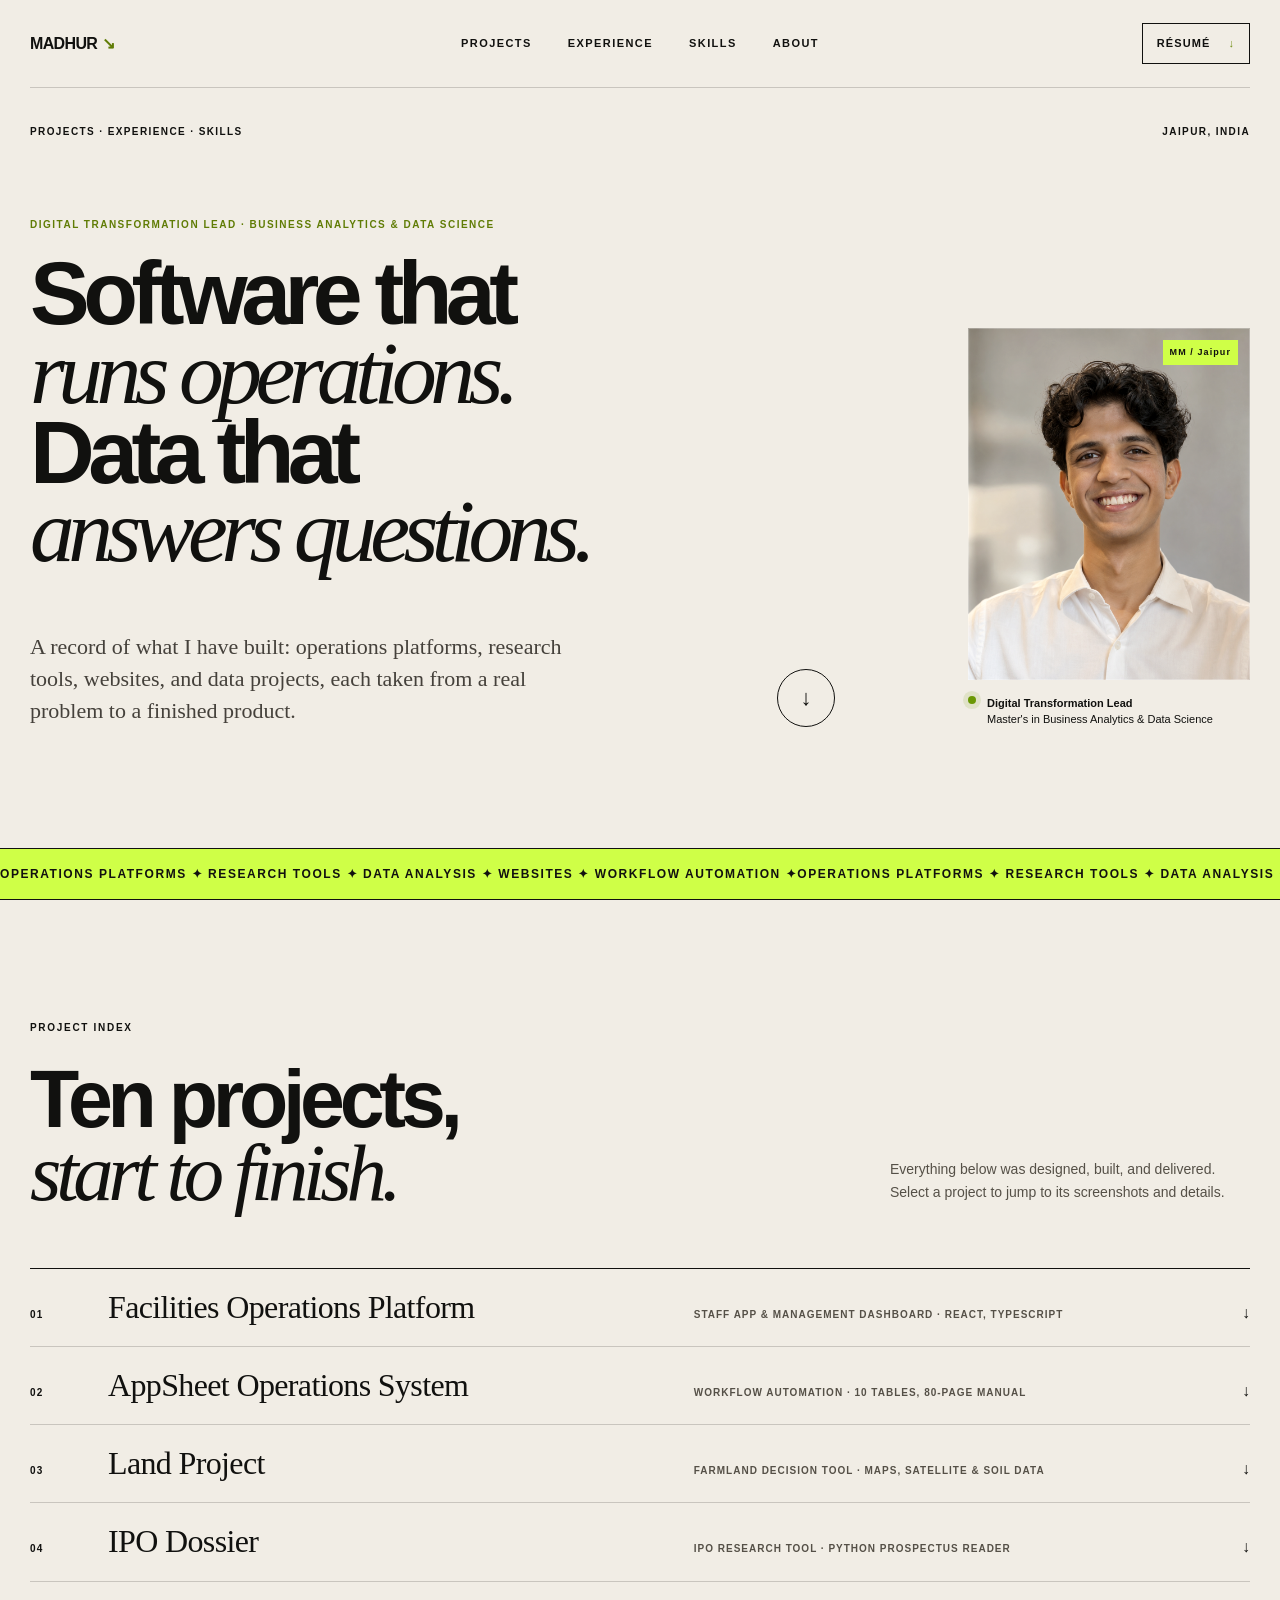
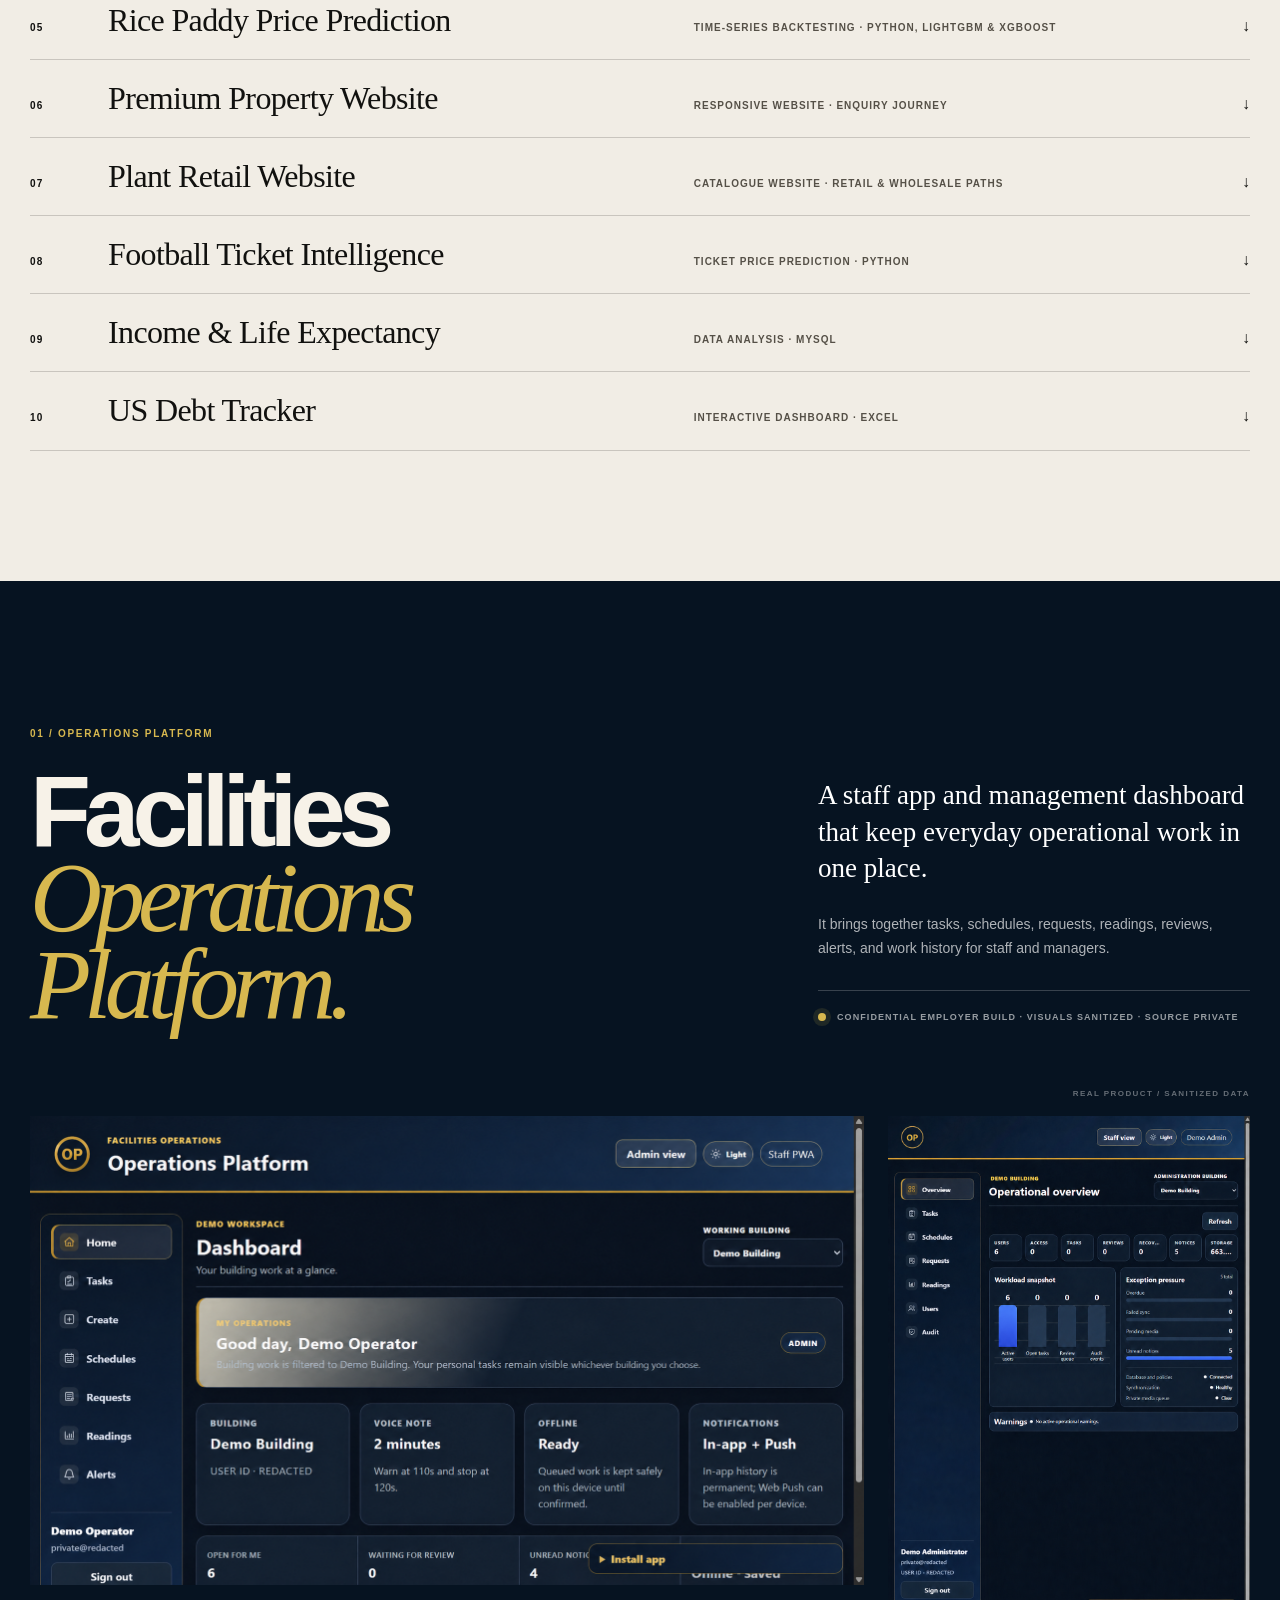
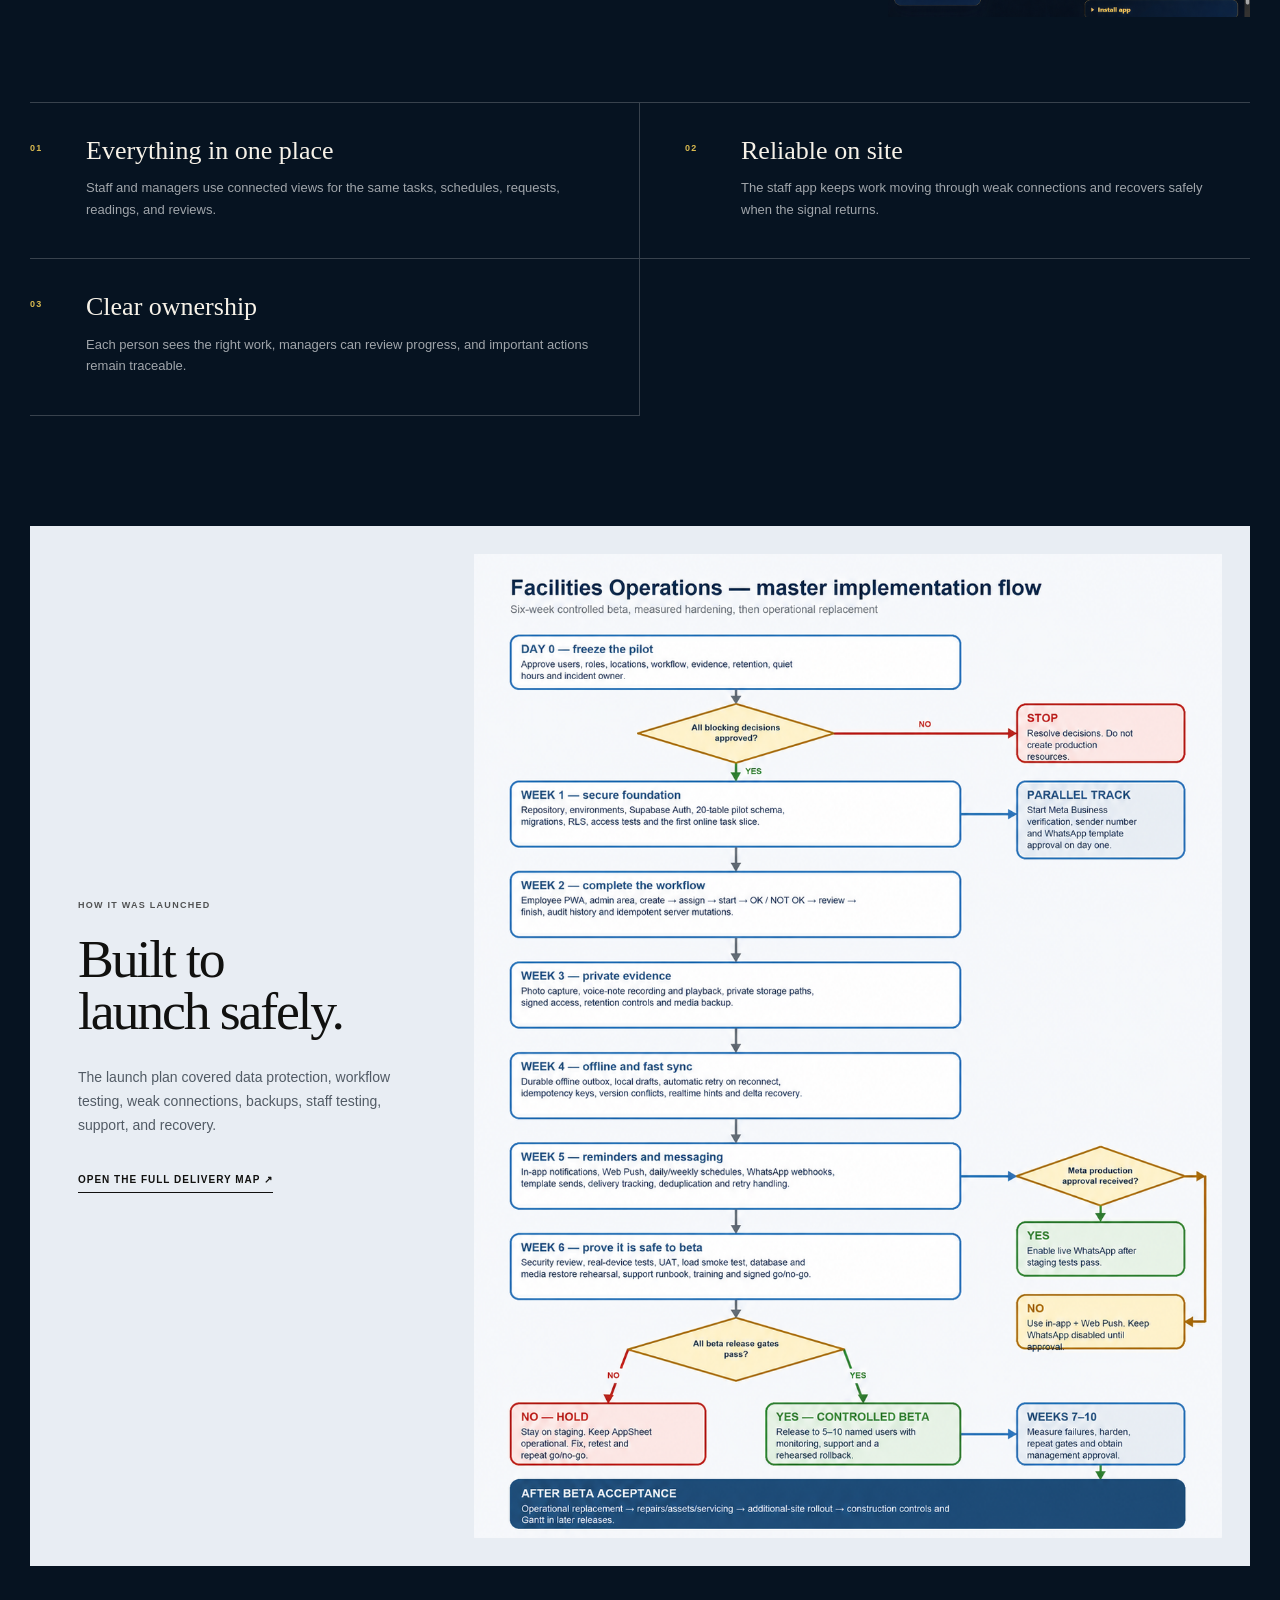
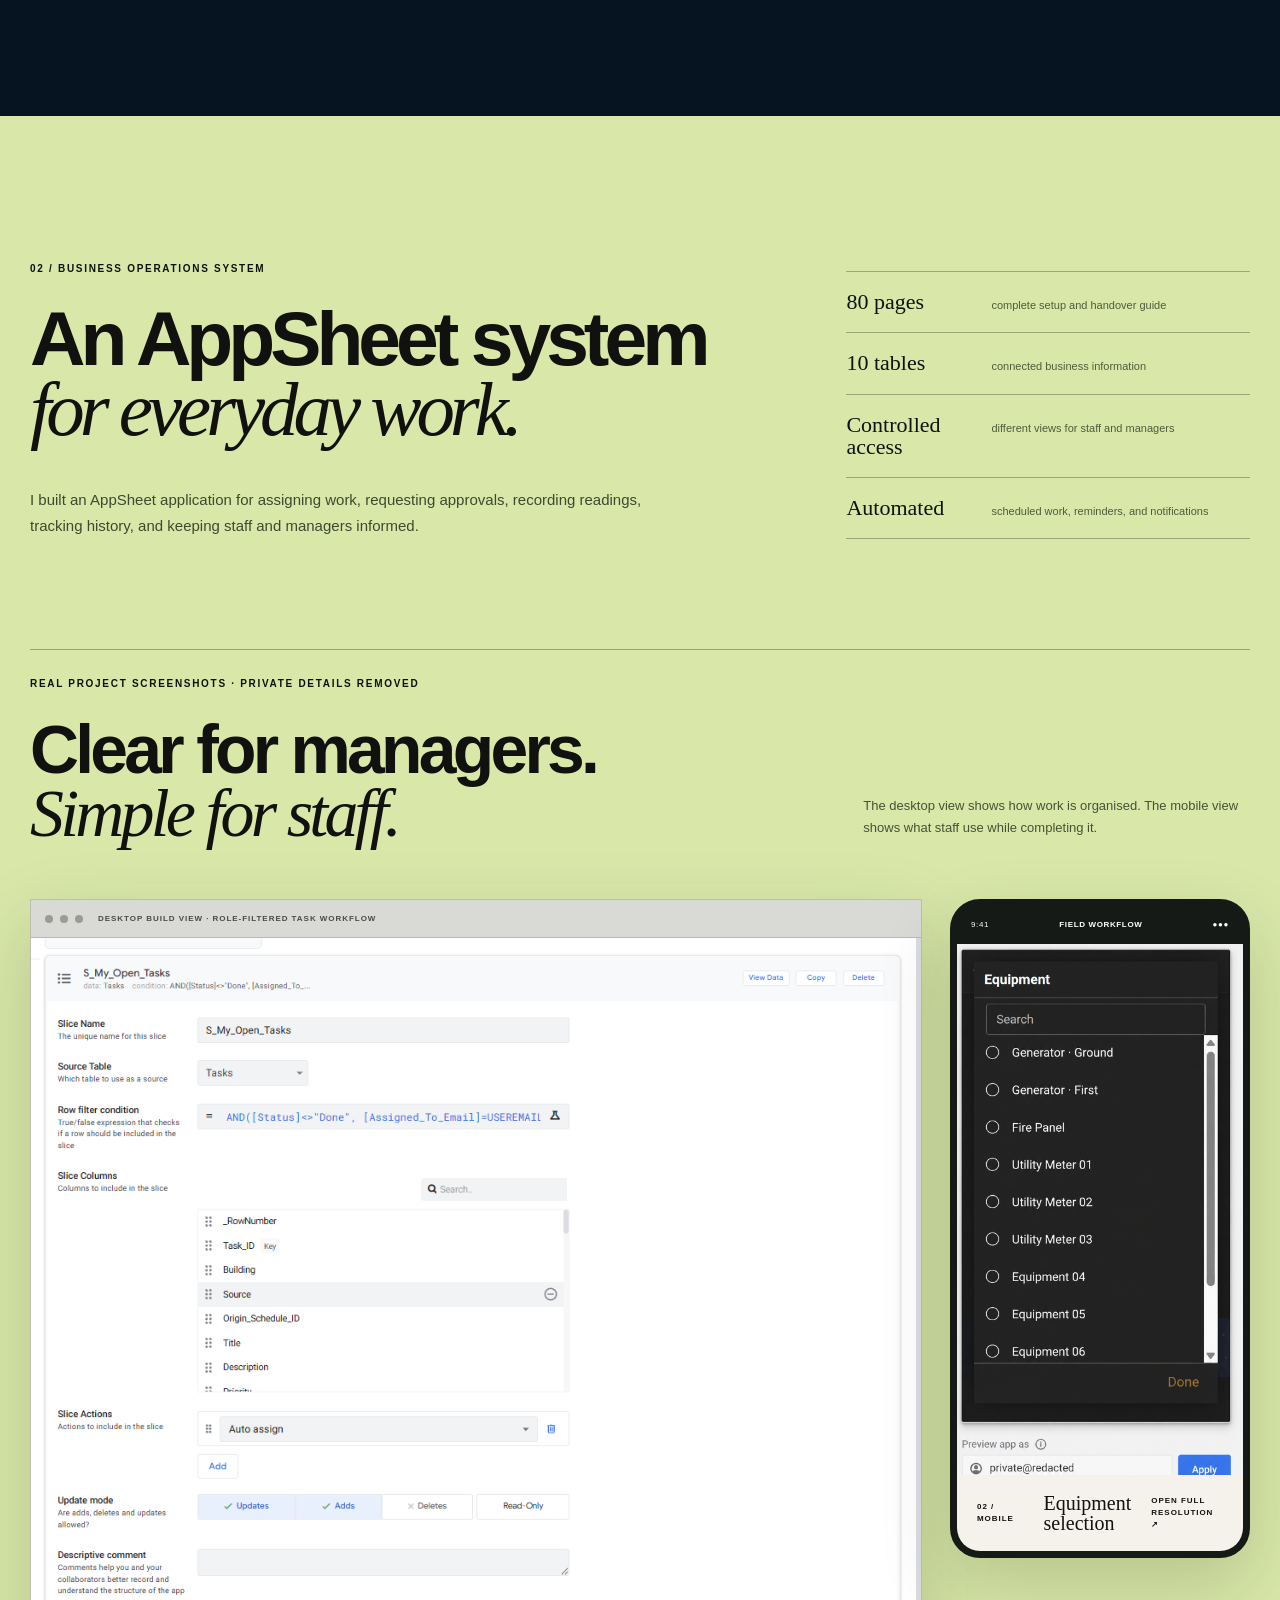
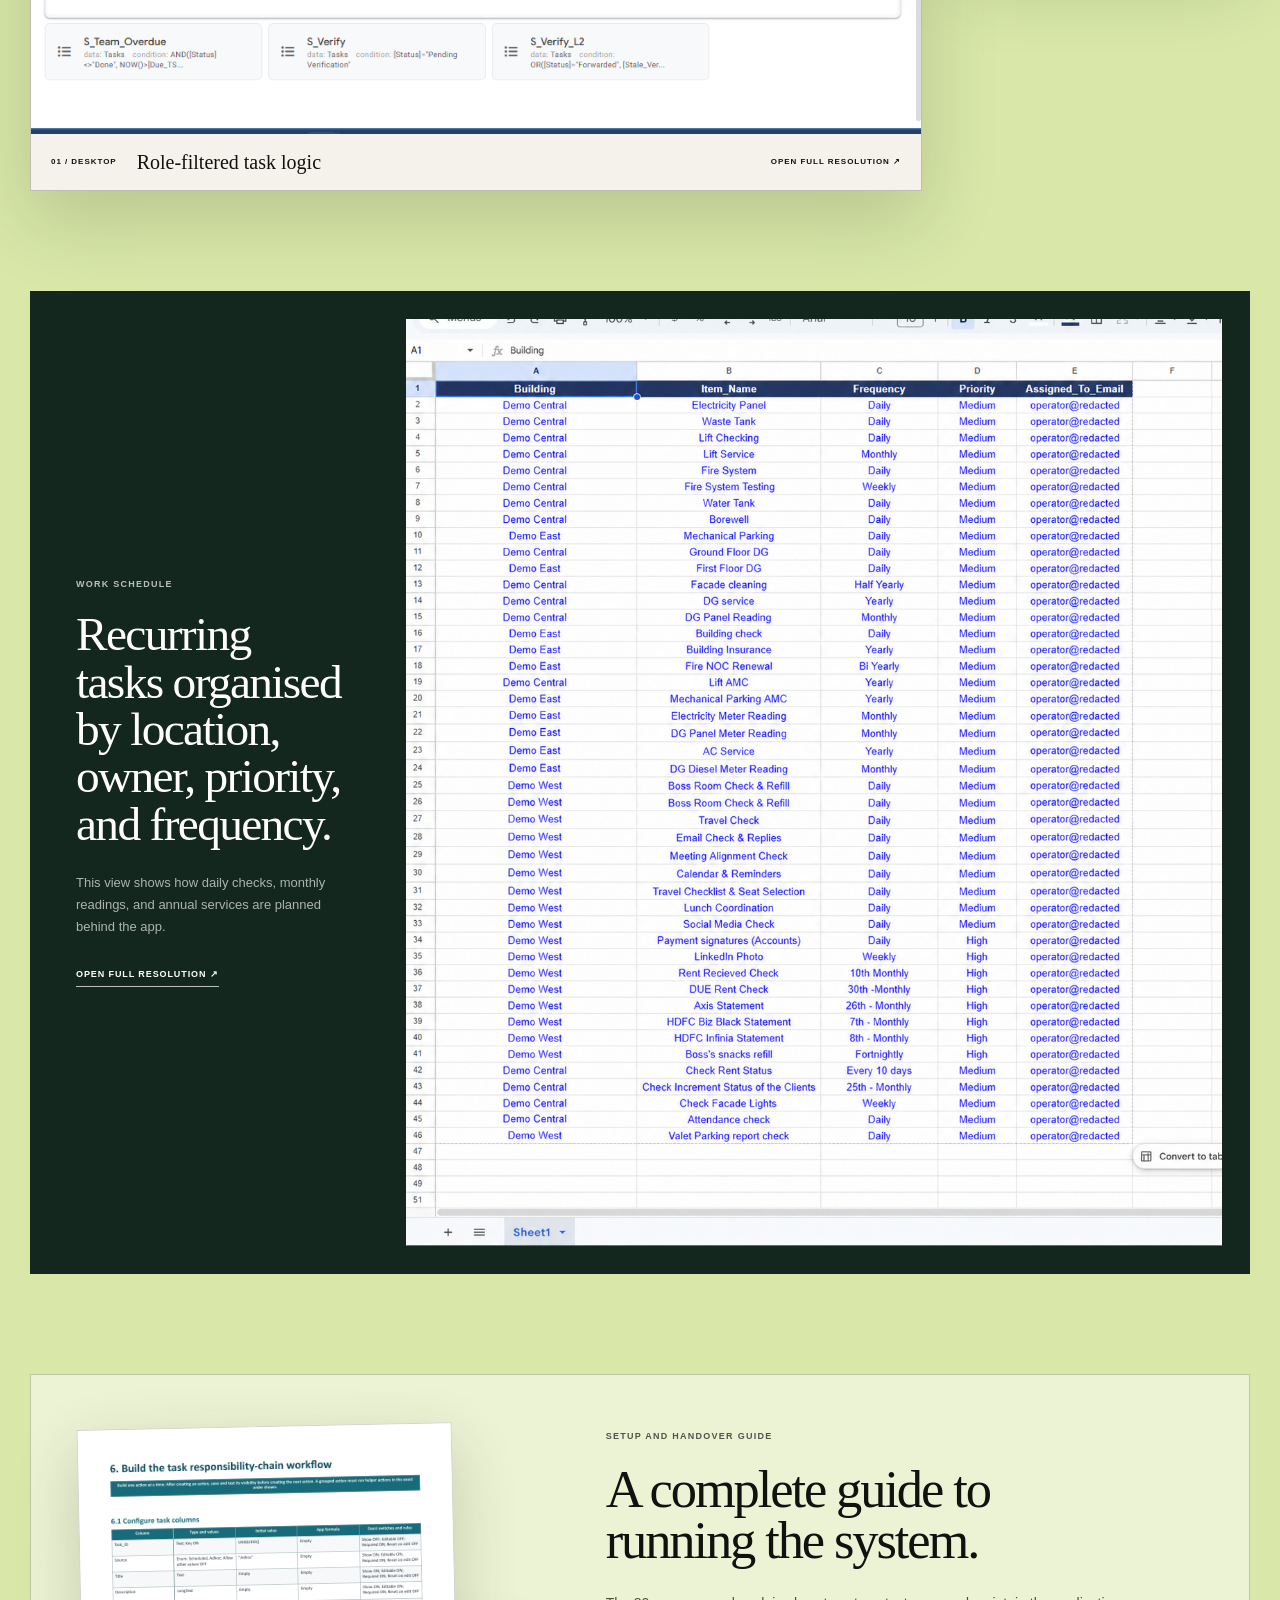
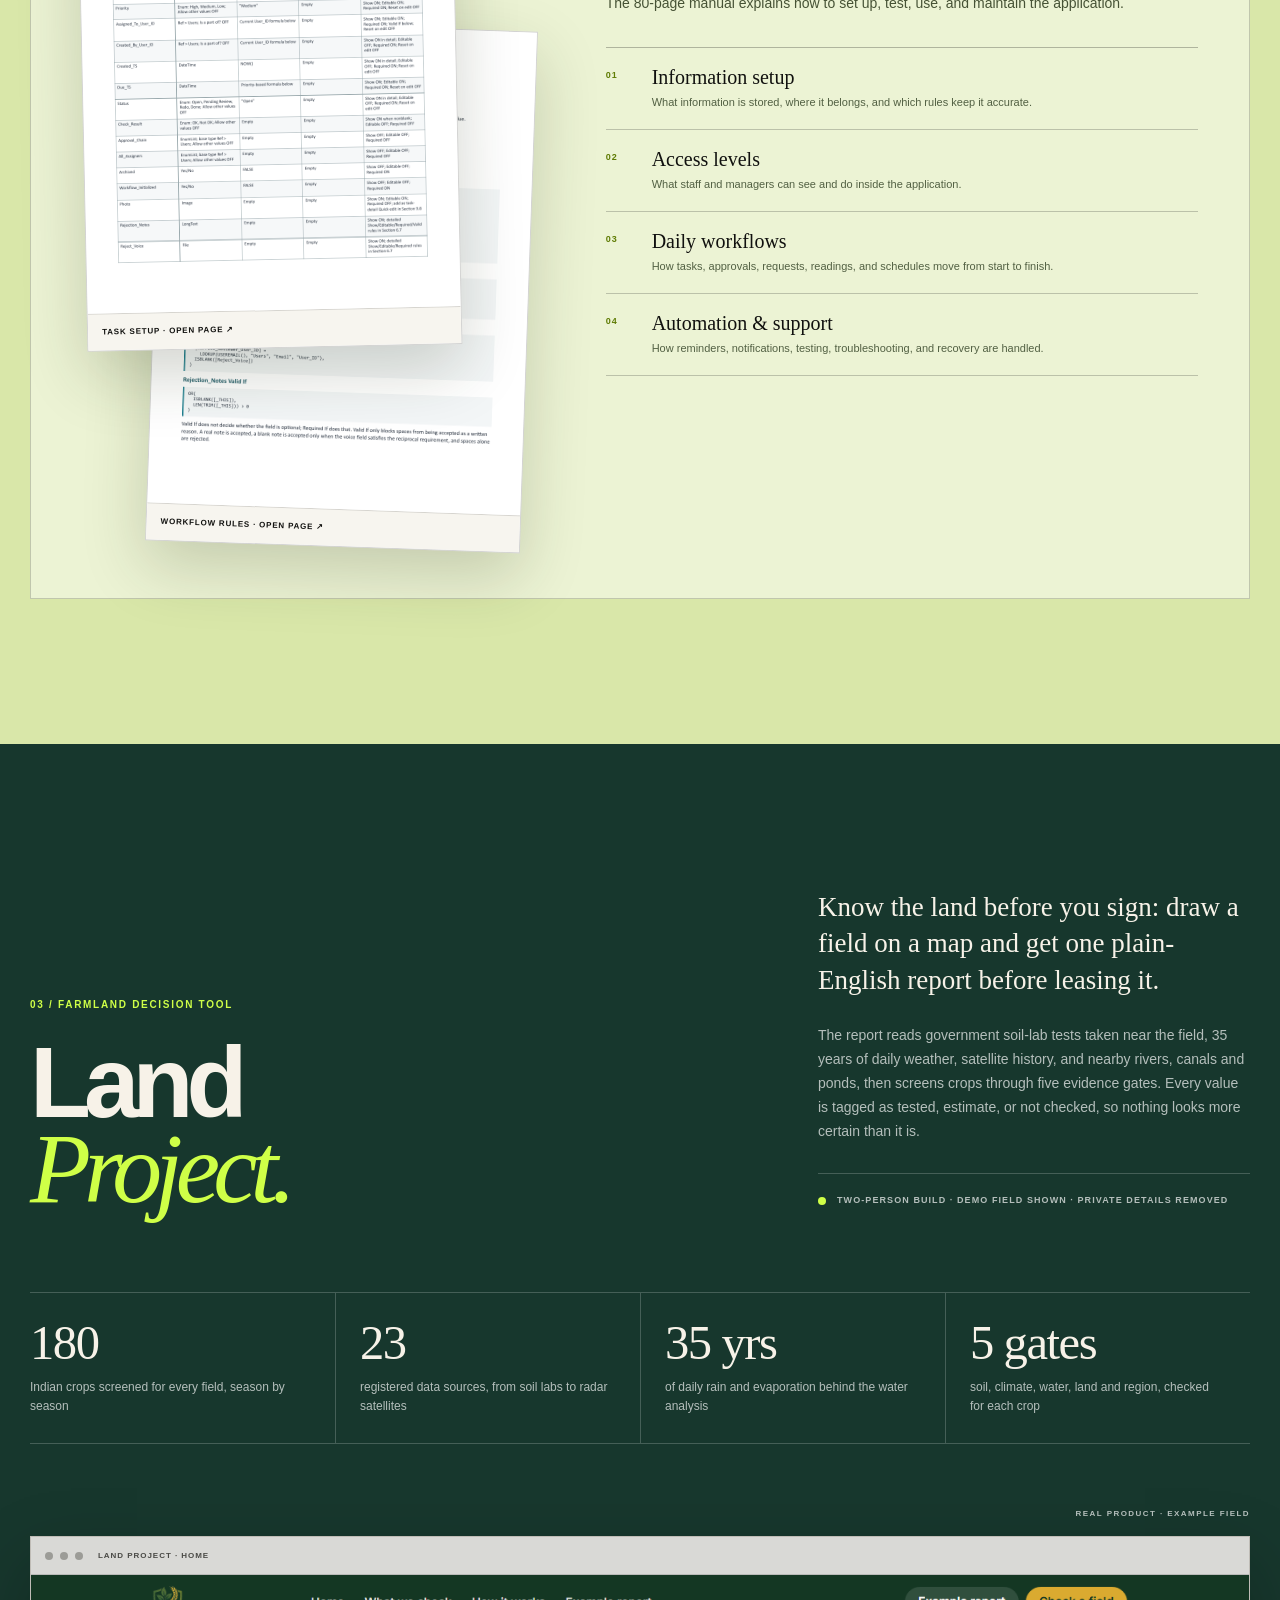
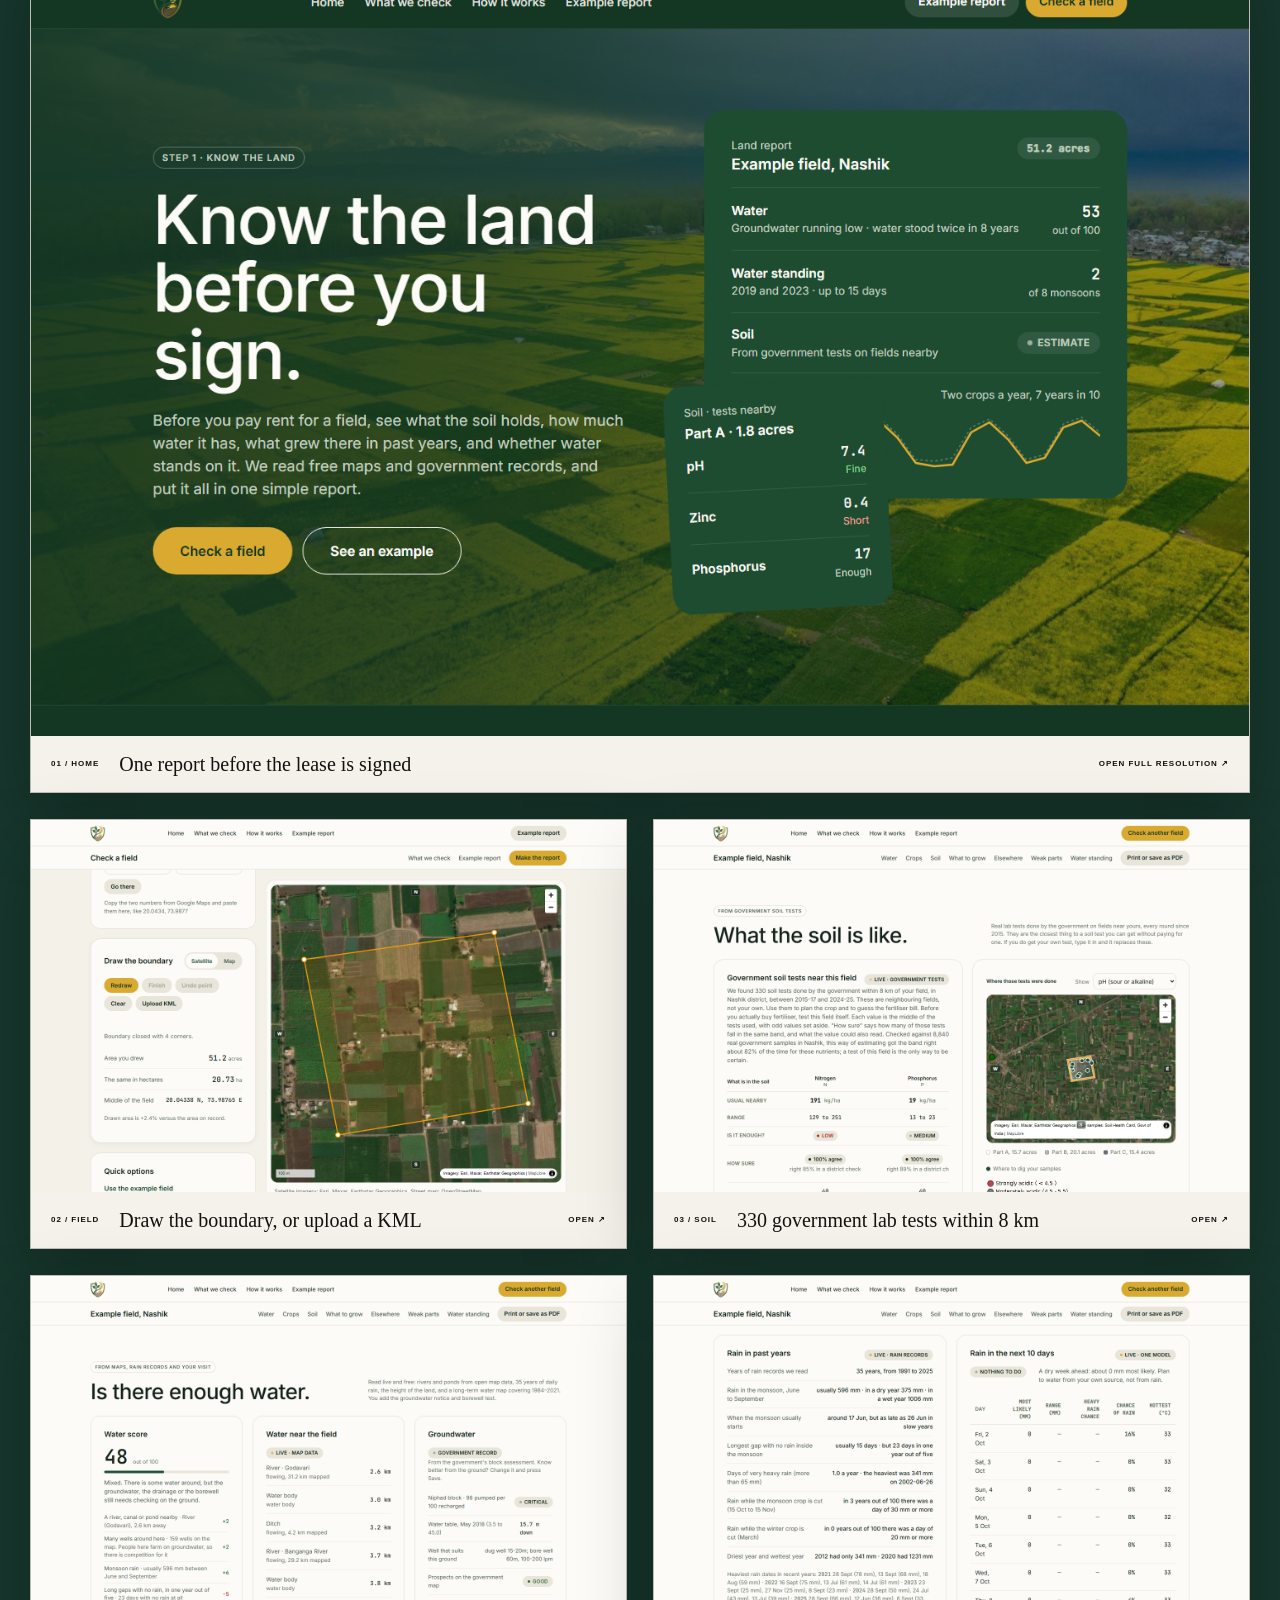
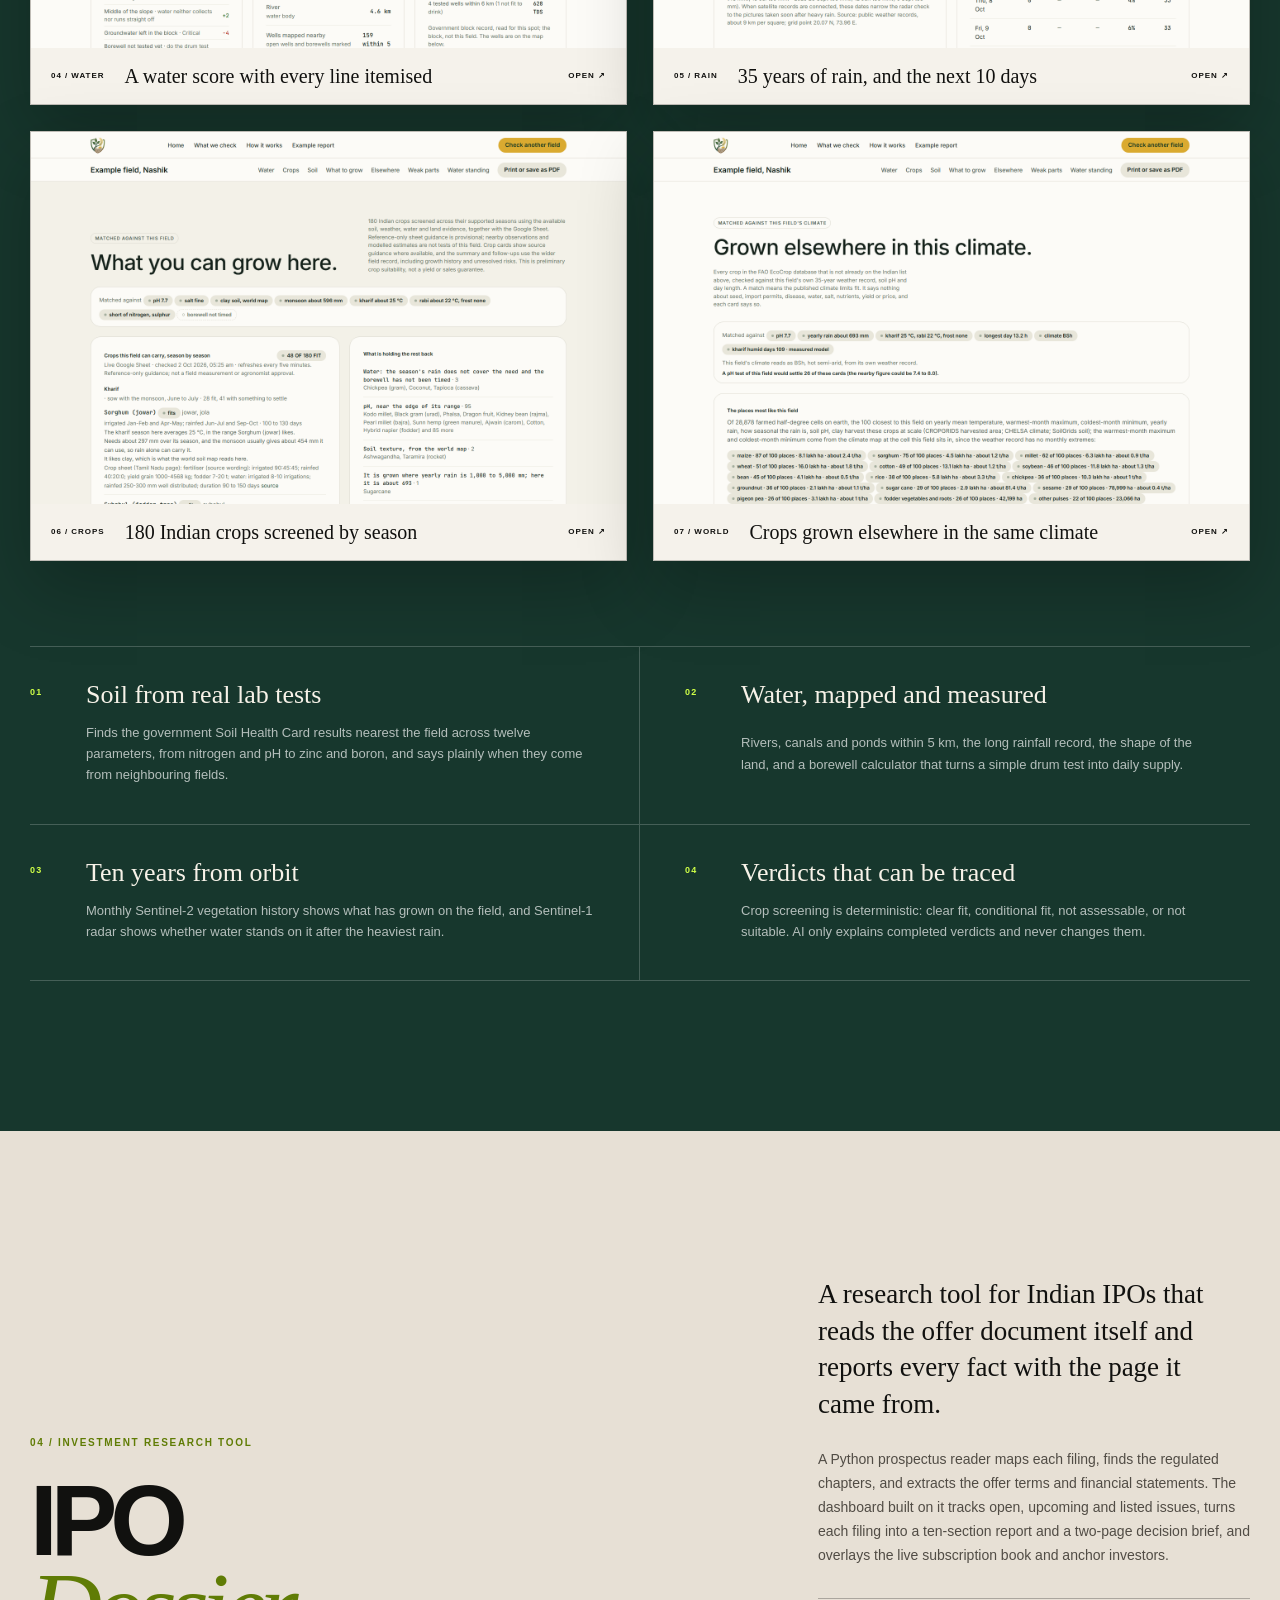
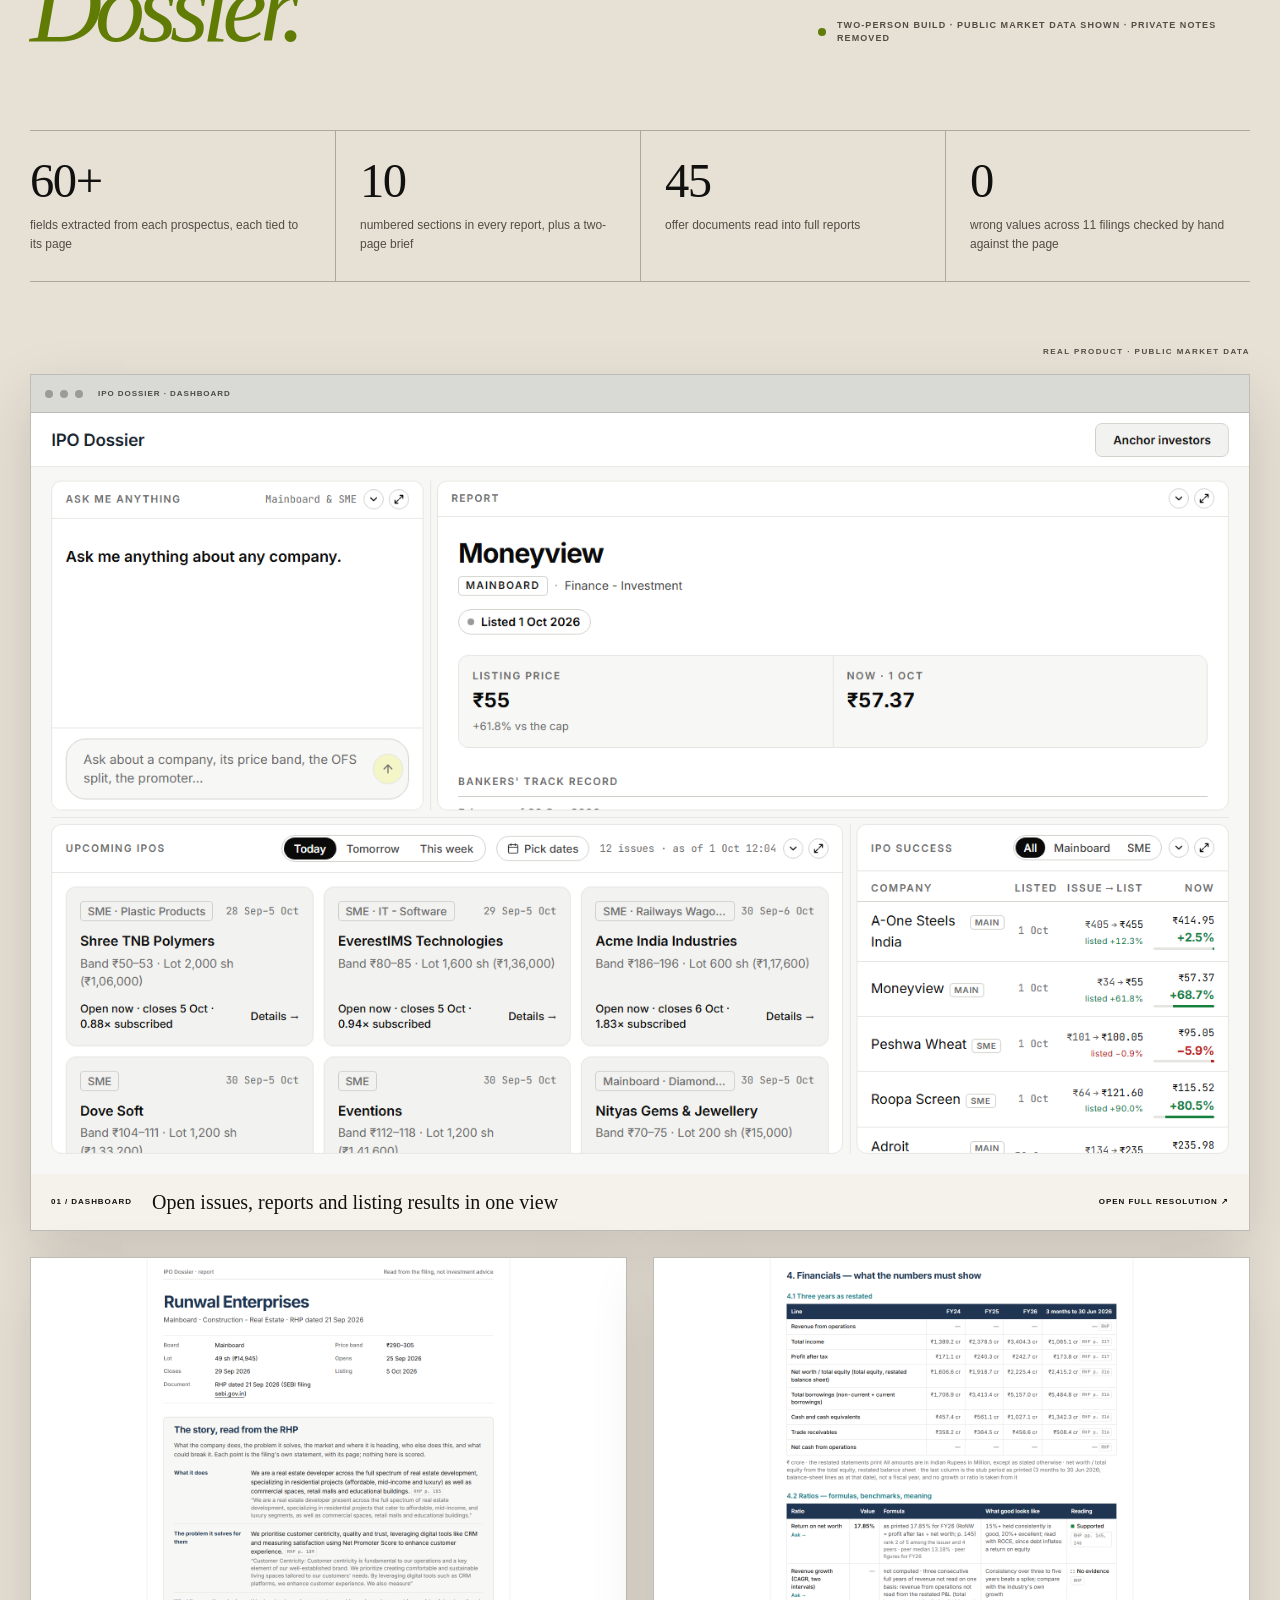
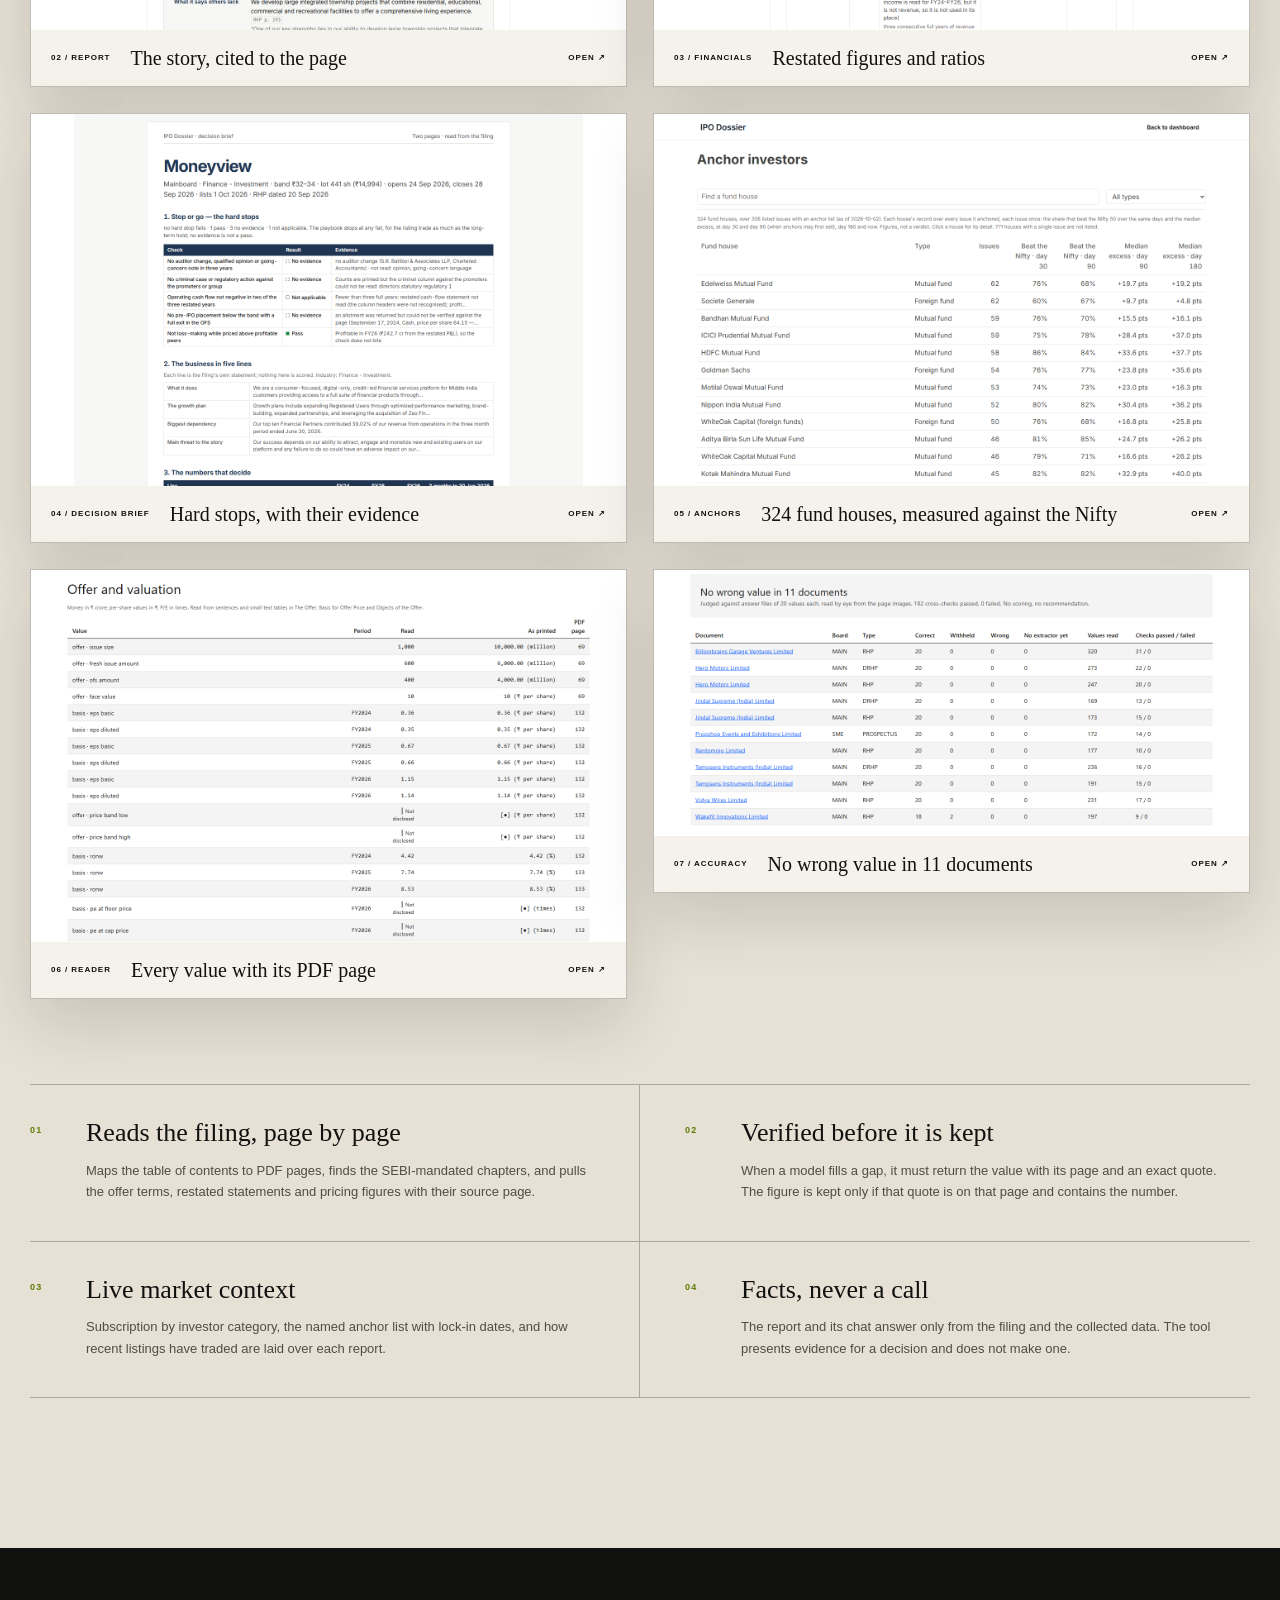
==== commit f7fd2549: "Add Rice Paddy forecasting case study" ====
--- a/index.html
+++ b/index.html
@@ -72,7 +72,7 @@
       <a class="index-row" href="#appsheet"><span>02</span><strong>AppSheet Operations System</strong><em>Workflow automation · 10 tables, 80-page manual</em><b>↓</b></a>
       <a class="index-row" href="#land"><span>03</span><strong>Land Project</strong><em>Farmland decision tool · maps, satellite &amp; soil data</em><b>↓</b></a>
       <a class="index-row" href="#ipo"><span>04</span><strong>IPO Dossier</strong><em>IPO research tool · Python prospectus reader</em><b>↓</b></a>
-      <a class="index-row" href="#rice-paddy"><span>05</span><strong>Rice Paddy Price Prediction</strong><em>Price forecasting · data science</em><b>↓</b></a>
+      <a class="index-row" href="#rice-paddy"><span>05</span><strong>Rice Paddy Price Prediction</strong><em>Time-series backtesting · Python, LightGBM &amp; XGBoost</em><b>↓</b></a>
       <a class="index-row" href="#web"><span>06</span><strong>Premium Property Website</strong><em>Responsive website · enquiry journey</em><b>↓</b></a>
       <a class="index-row" href="#web"><span>07</span><strong>Plant Retail Website</strong><em>Catalogue website · retail &amp; wholesale paths</em><b>↓</b></a>
       <a class="index-row" href="#lab"><span>08</span><strong>Football Ticket Intelligence</strong><em>Ticket price prediction · Python</em><b>↓</b></a>
@@ -296,12 +296,40 @@
   <div class="shell case-intro">
     <div><p class="kicker">05 / Price forecasting</p><h2>Rice Paddy<br/><i>Price Prediction.</i></h2></div>
     <div class="case-summary">
-      <p class="case-lede">A forecasting project that predicts rice paddy prices from historical market data.</p>
-      <p>Taken from raw price records through data preparation to a working prediction model.</p>
+      <p class="case-lede">We built a forecasting study for procurement teams that estimated Madhya Pradesh paddy prices one to three calendar months ahead.</p>
+      <p>Developed with a project partner, the study audited market and purchase records separately and compared 19 forecasting methods in Python using monthly price history and a lagged-weather experiment. The AGMARKNET model chosen on earlier data had 10.25% three-month weighted absolute percentage error (WAPE), versus 10.02% for keeping the latest price; it did not establish a dependable improvement.</p>
     </div>
   </div>
   <div class="shell">
     <!-- RICE-PADDY:SHOTS -->
+    <div class="case-facts">
+      <div><b>174,556</b><span>public AGMARKNET price records audited</span></div>
+      <div><b>19</b><span>forecasting methods compared on the same test cases</span></div>
+      <div><b>1–3</b><span>calendar months ahead, evaluated as monthly targets</span></div>
+      <div><b>1,308</b><span>held-out AGMARKNET forecast cases across 11 origins</span></div>
+    </div>
+    <p class="shot-label">Real project outputs · public-market data</p>
+    <a class="shot shot-main" href="assets/rice-paddy-model-comparison.png" target="_blank" aria-label="Open the paddy-price model comparison at full resolution">
+      <div class="browser-bar" aria-hidden="true"><span></span><span></span><span></span><b>Rice Paddy · historical model comparison</b></div>
+      <img src="assets/rice-paddy-model-comparison.png" alt="Three-month weighted absolute percentage errors for 19 paddy-price forecasting methods on the same held-out AGMARKNET cases" loading="lazy"/>
+      <div class="appsheet-caption"><span>01 / Comparison</span><strong>Nineteen methods on the same test cases</strong><small>Open ↗</small></div>
+    </a>
+    <div class="shot-grid">
+      <a class="shot" href="assets/rice-paddy-agmarknet-errors.png" target="_blank" aria-label="Open the AGMARKNET forecast-error chart at full resolution">
+        <img src="assets/rice-paddy-agmarknet-errors.png" alt="AGMARKNET forecast errors comparing three LightGBM variants with latest-price and seasonal baselines across one-, two- and three-month horizons" loading="lazy"/>
+        <div class="appsheet-caption"><span>02 / AGMARKNET</span><strong>Error across three monthly horizons</strong><small>Open ↗</small></div>
+      </a>
+      <a class="shot" href="assets/rice-paddy-emandi-errors.png" target="_blank" aria-label="Open the MP e-Mandi forecast-error chart at full resolution">
+        <img src="assets/rice-paddy-emandi-errors.png" alt="MP e-Mandi LightGBM and baseline forecast-error chart across three monthly horizons from a sparse historical test sample" loading="lazy"/>
+        <div class="appsheet-caption"><span>03 / MP e-Mandi</span><strong>Sparse MP e-Mandi backtest</strong><small>Open ↗</small></div>
+      </a>
+    </div>
+    <div class="case-points">
+      <article class="case-point"><span>01</span><h3>Kept data sources separate</h3><p>We checked dates, missing values, price-order errors and conflicting reports, set aside unresolved rows, and converted valid daily quotes into monthly observed-price medians. Unverified units stayed separate.</p></article>
+      <article class="case-point"><span>02</span><h3>Used history and context</h3><p>We built lagged and rolling price features, calendar seasonality and market/variety identifiers. Arrival histories were available only for MP e-Mandi; a separate LightGBM experiment used lagged NASA POWER weather.</p></article>
+      <article class="case-point"><span>03</span><h3>Validated against simple baselines</h3><p>We selected settings using earlier time periods and scored later rolling forecast origins against latest-price and seasonal baselines. WAPE described error, and the comparison distinguished validation-selected models from the lowest test error.</p></article>
+      <article class="case-point"><span>04</span><h3>Made results reviewable</h3><p>We displayed saved price history, forecast errors and comparison tables in a read-only local dashboard for procurement research. Historical backtests remained separate from live forecasts that had not been issued.</p></article>
+    </div>
   </div>
 </section>
 <!-- RICE-PADDY:END -->
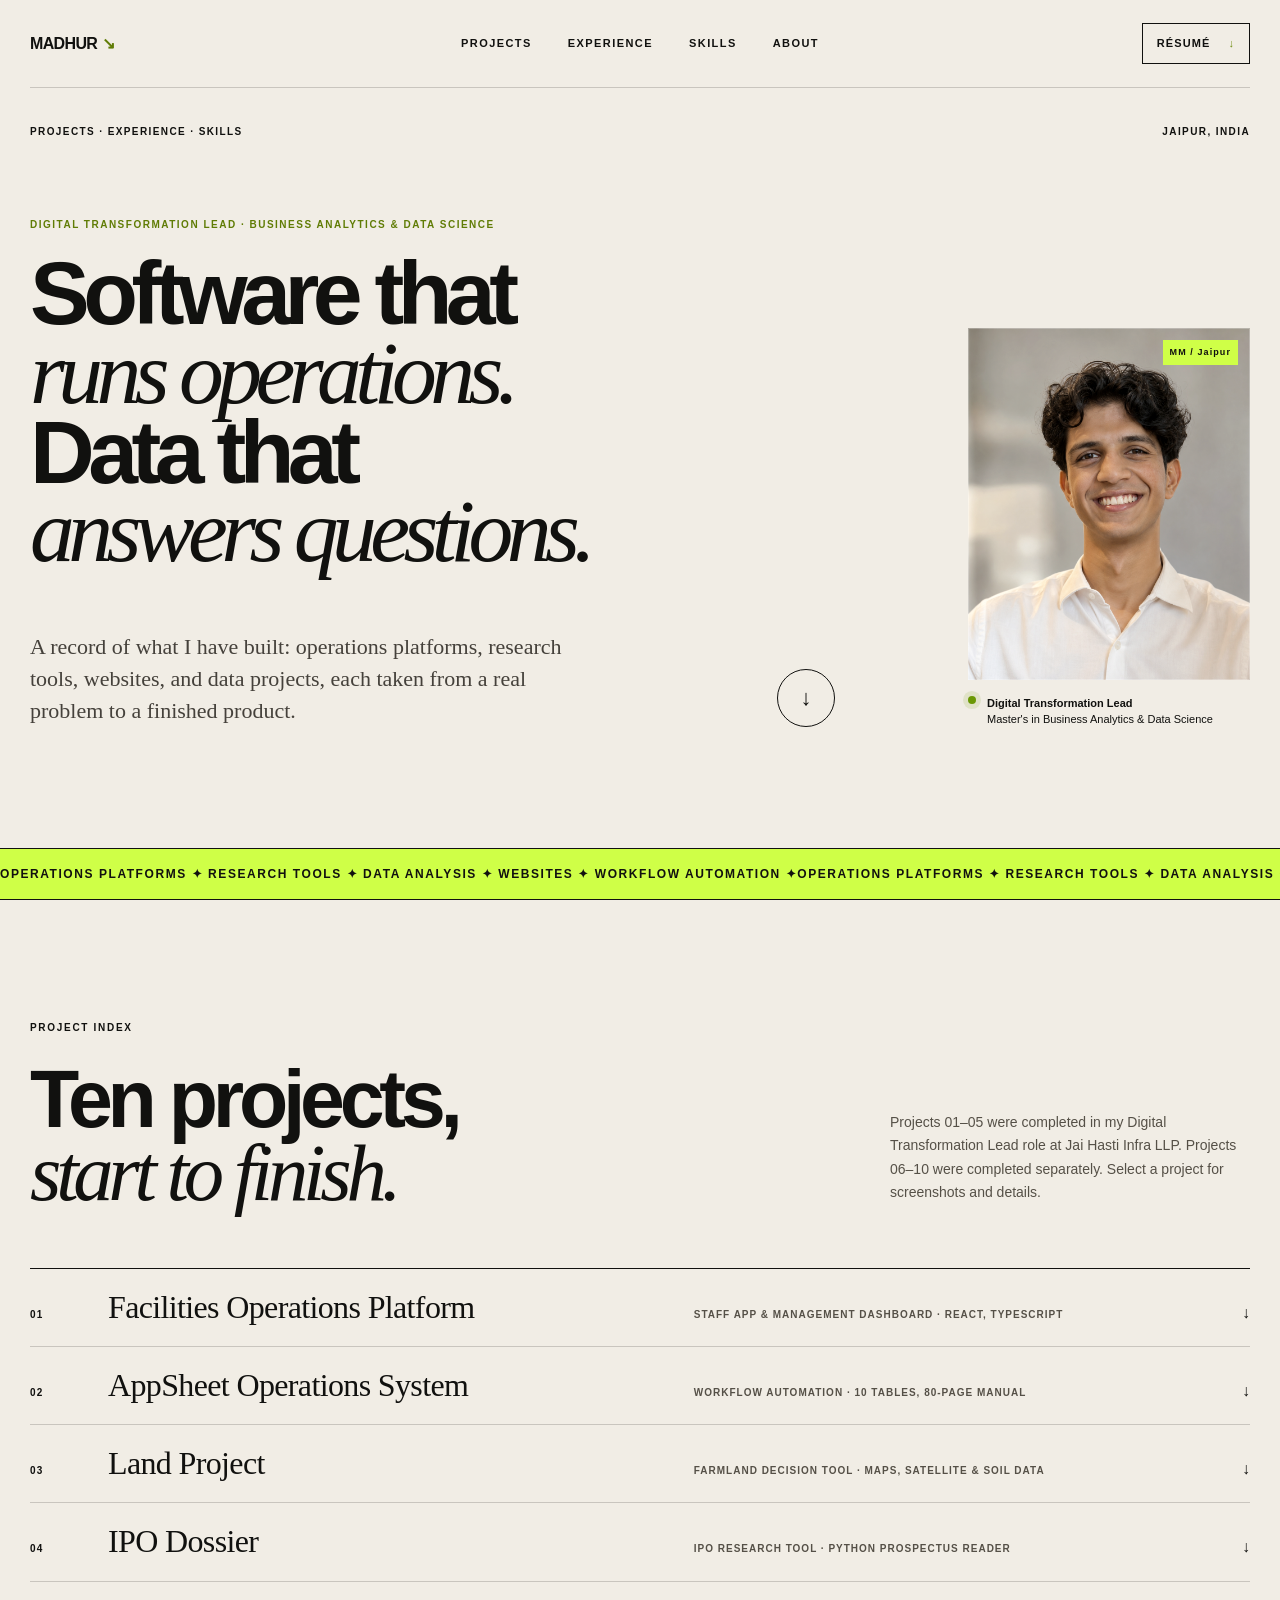
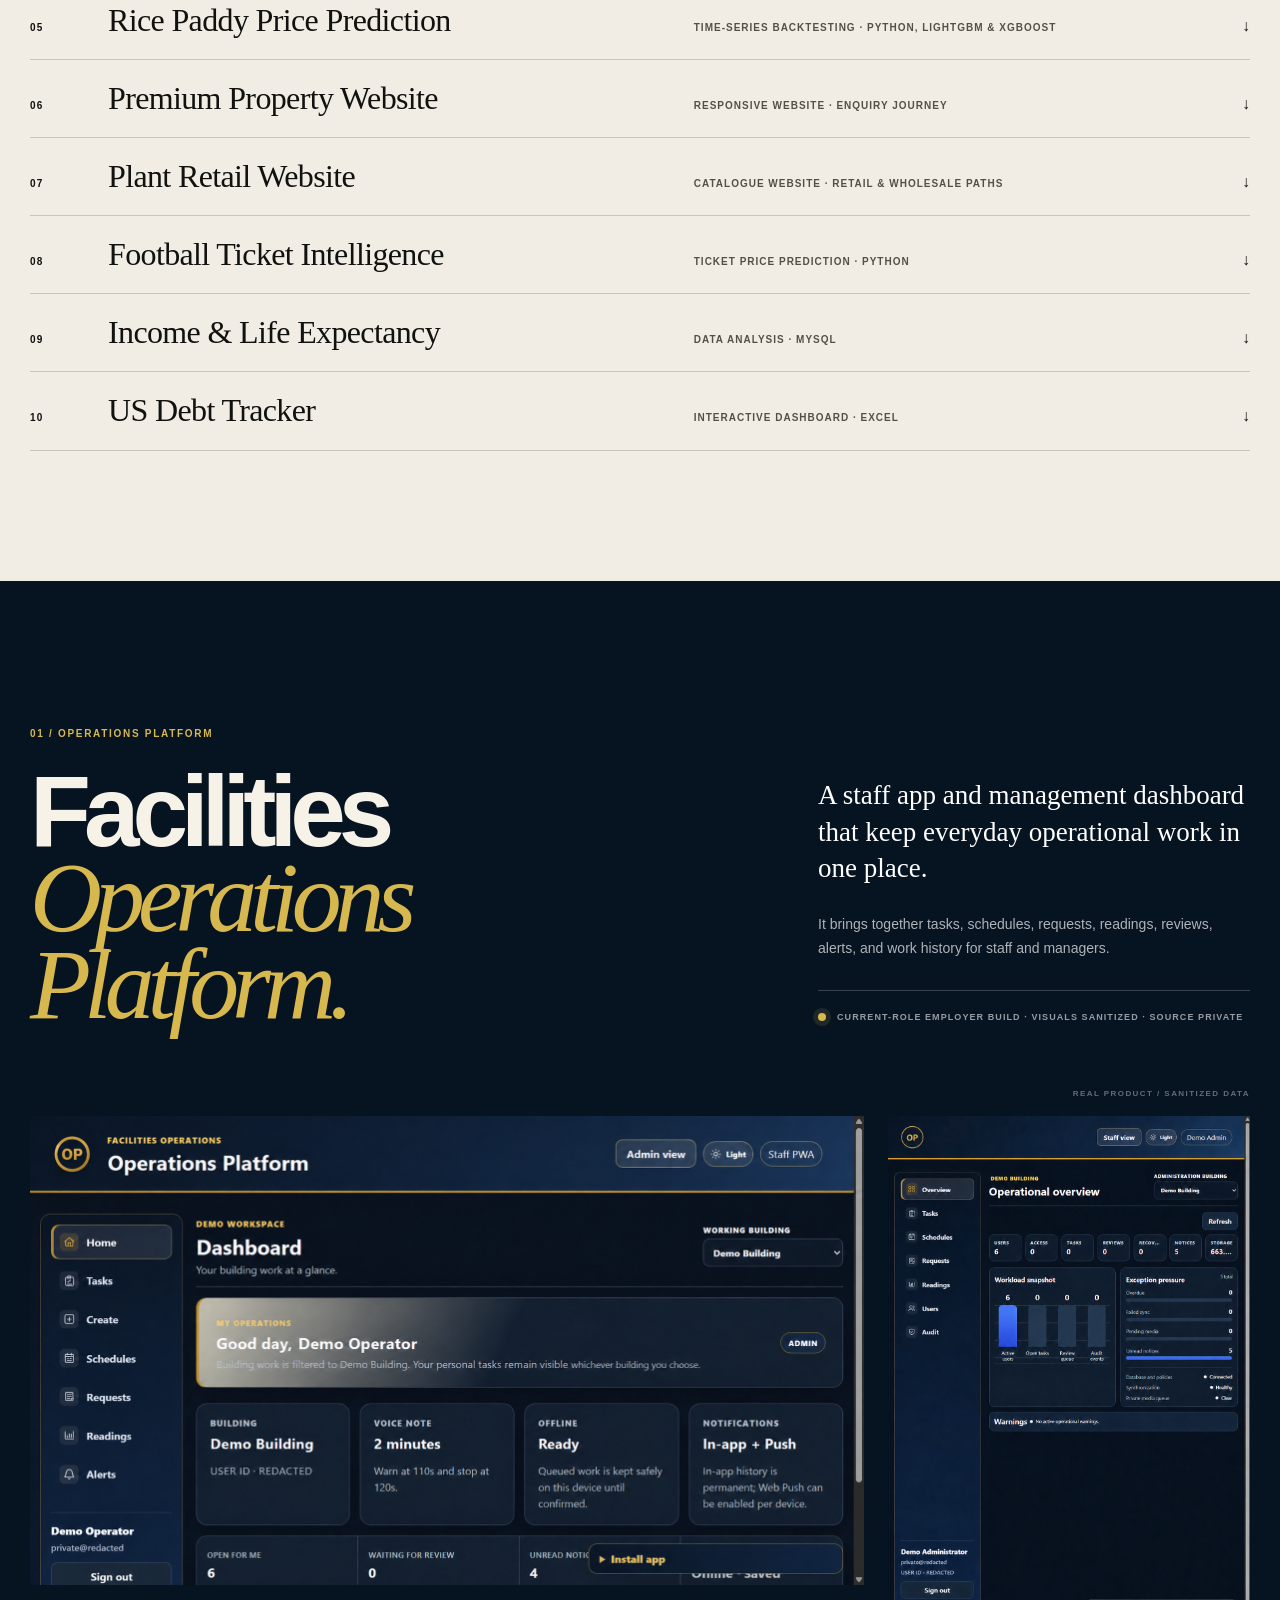
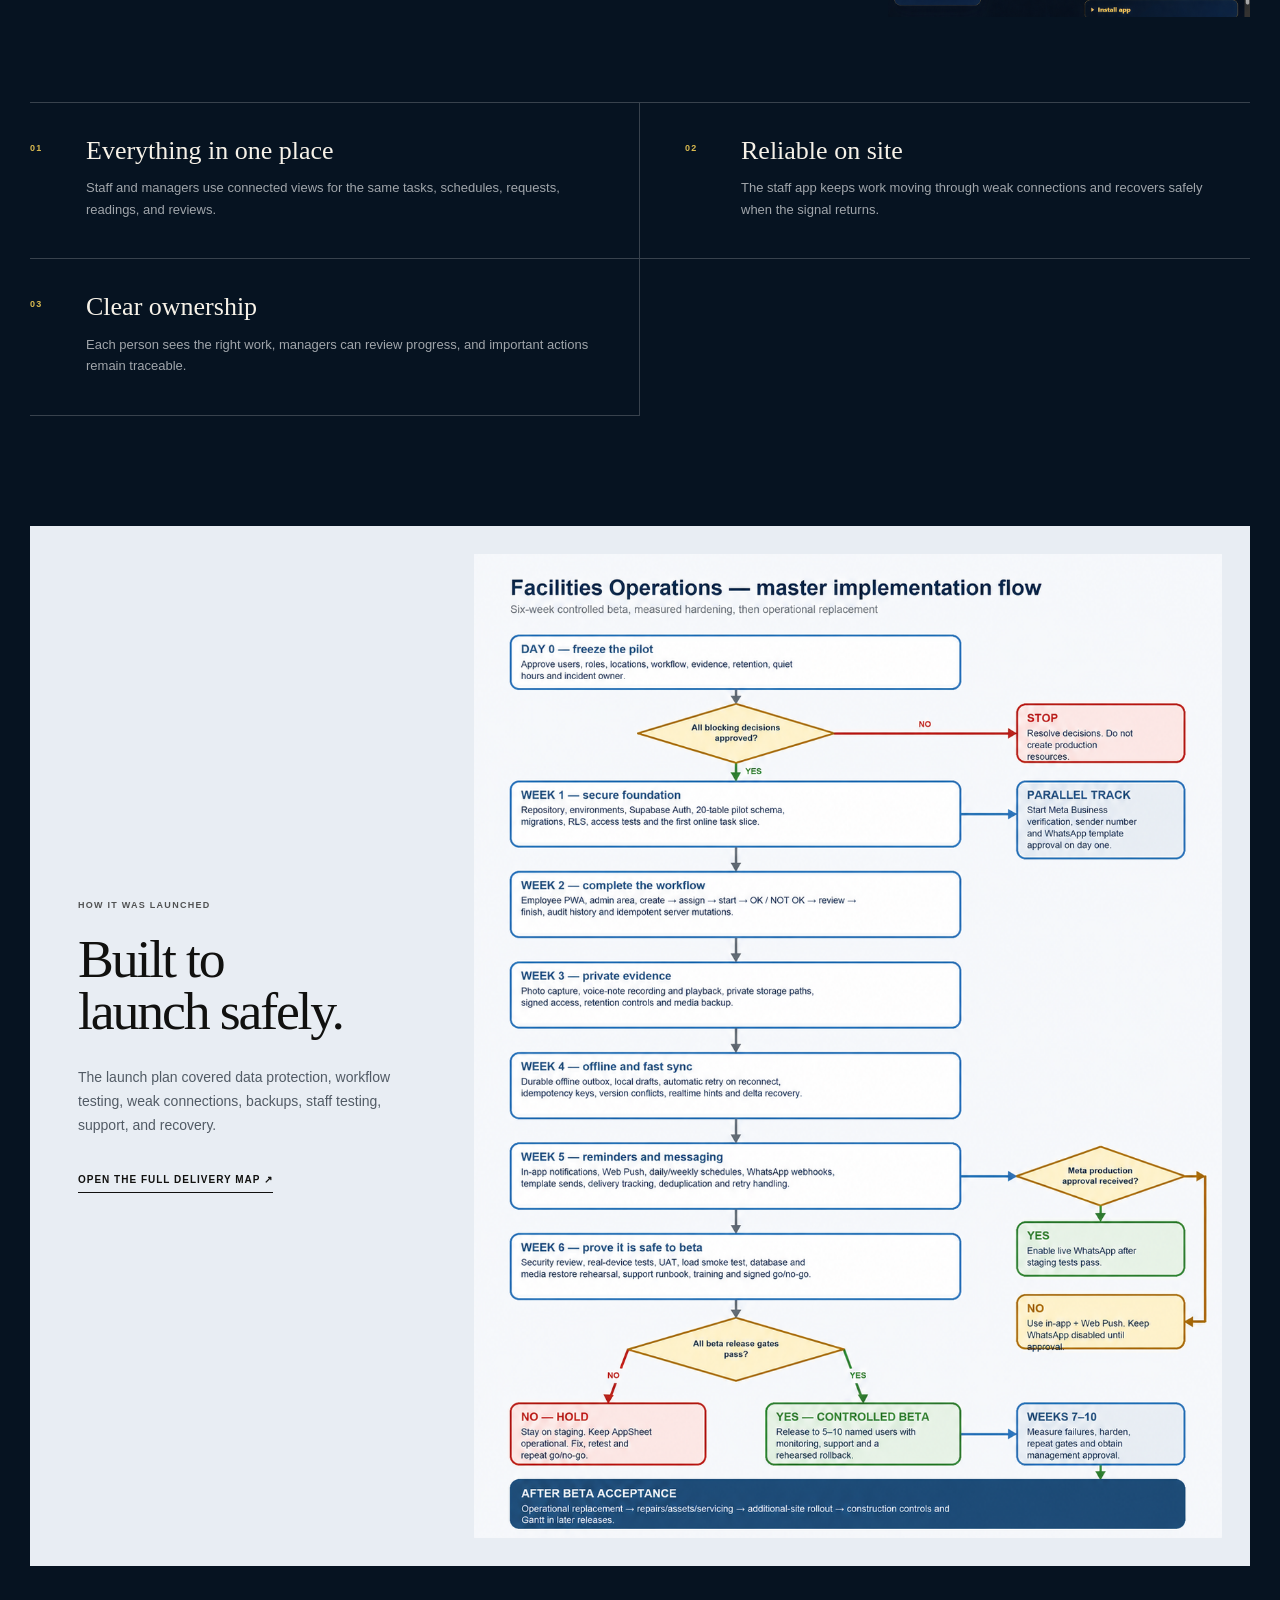
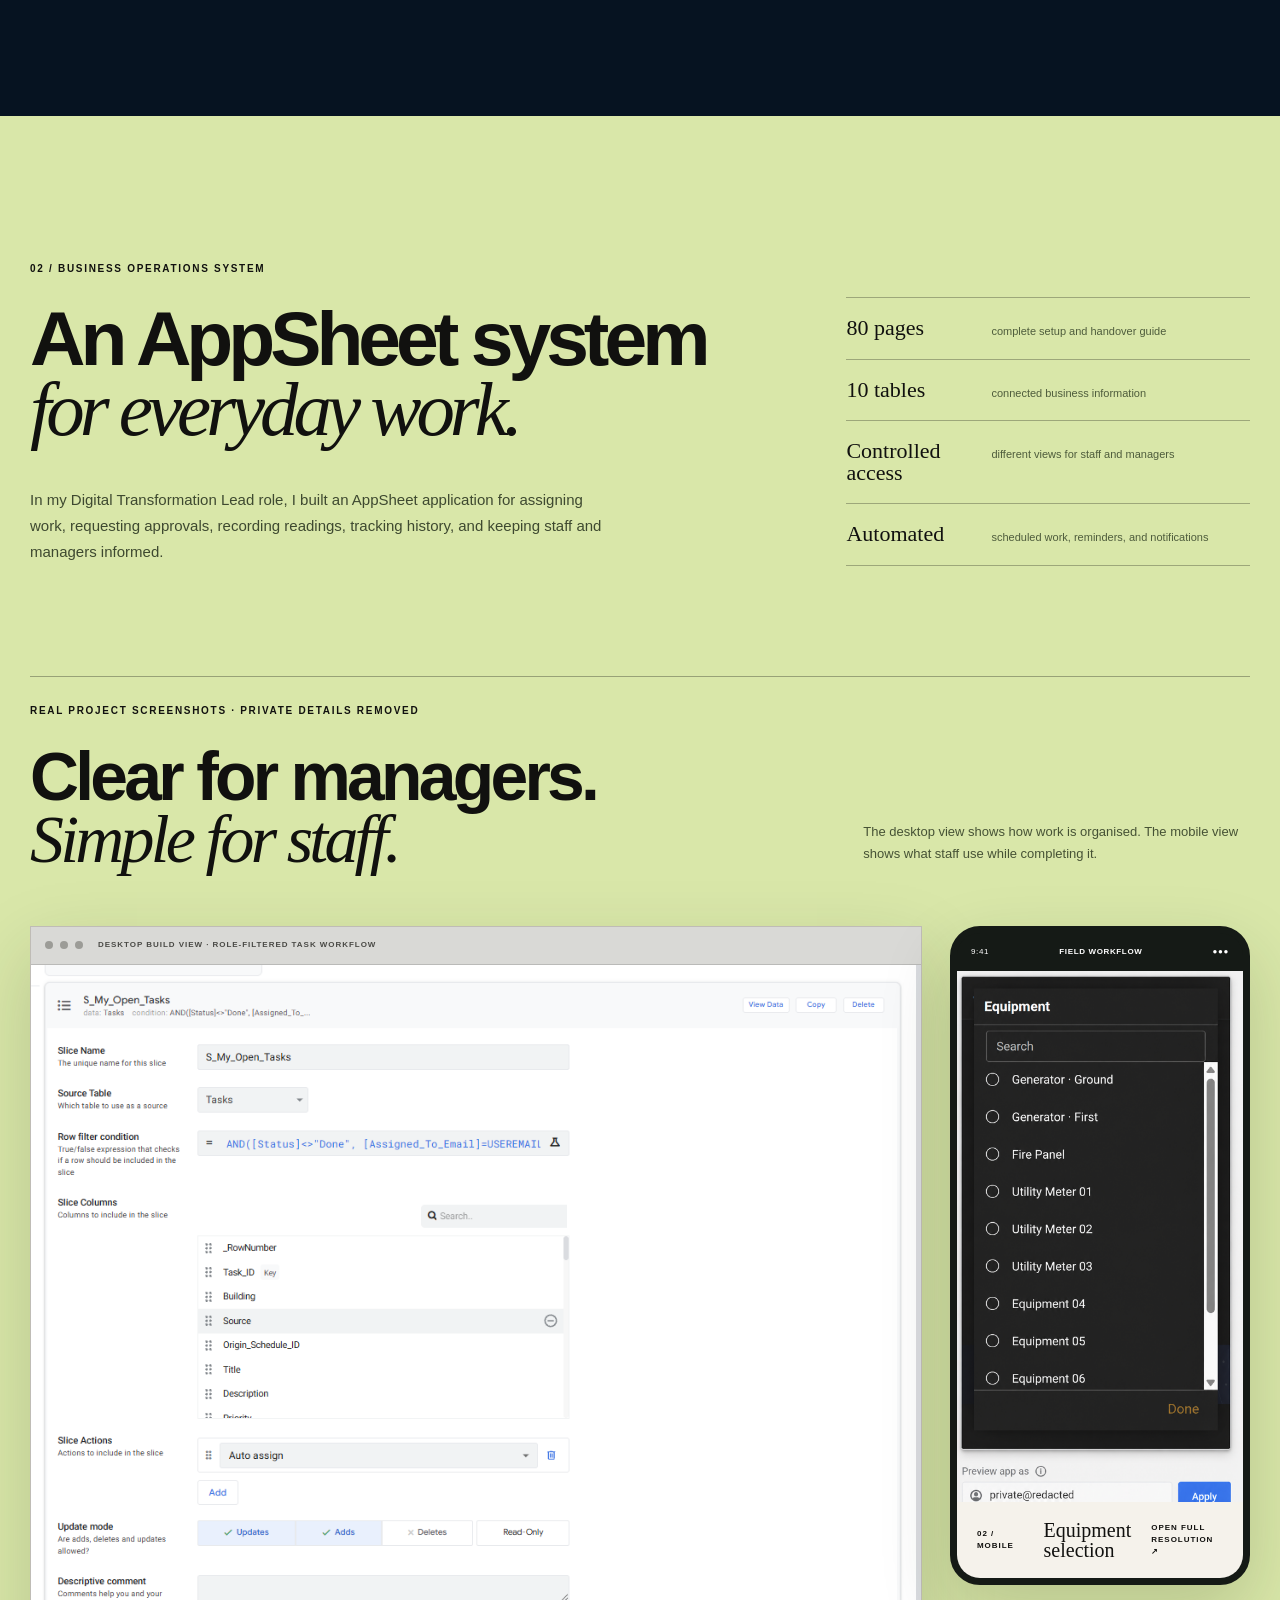
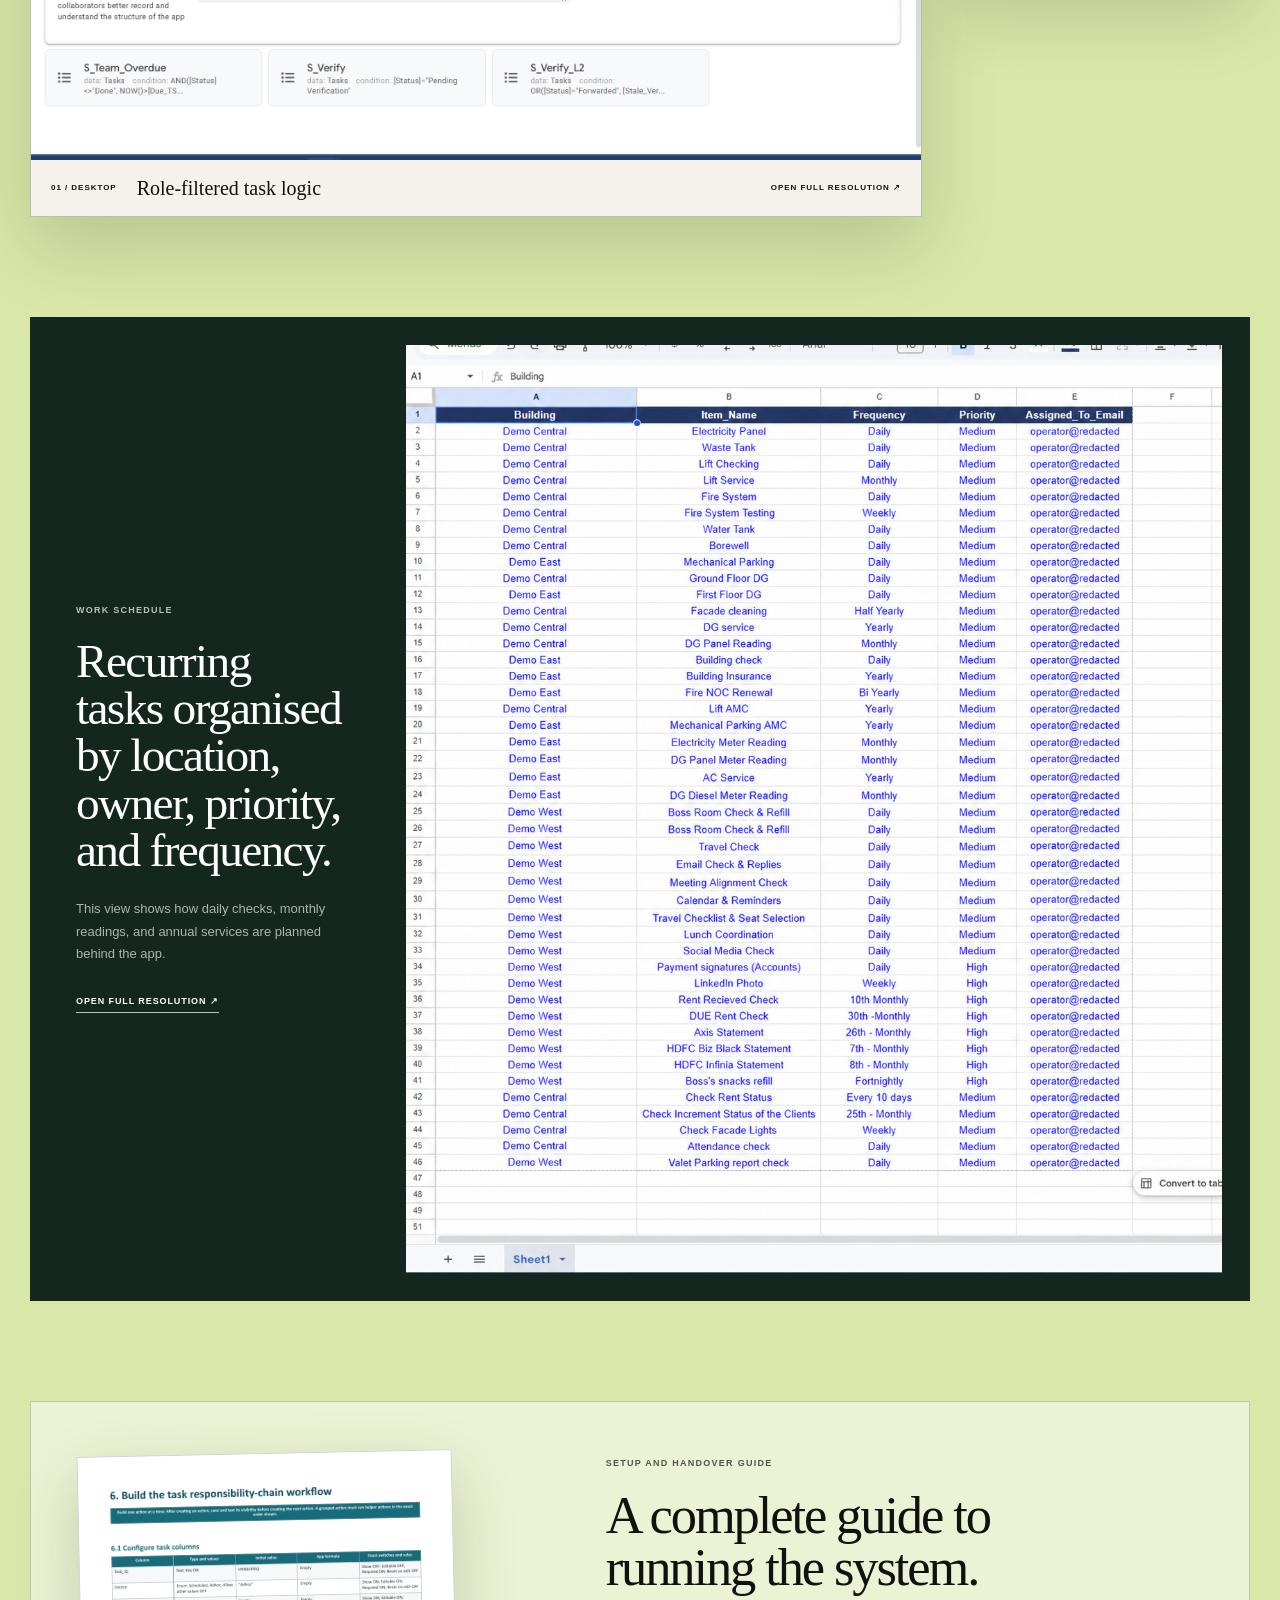
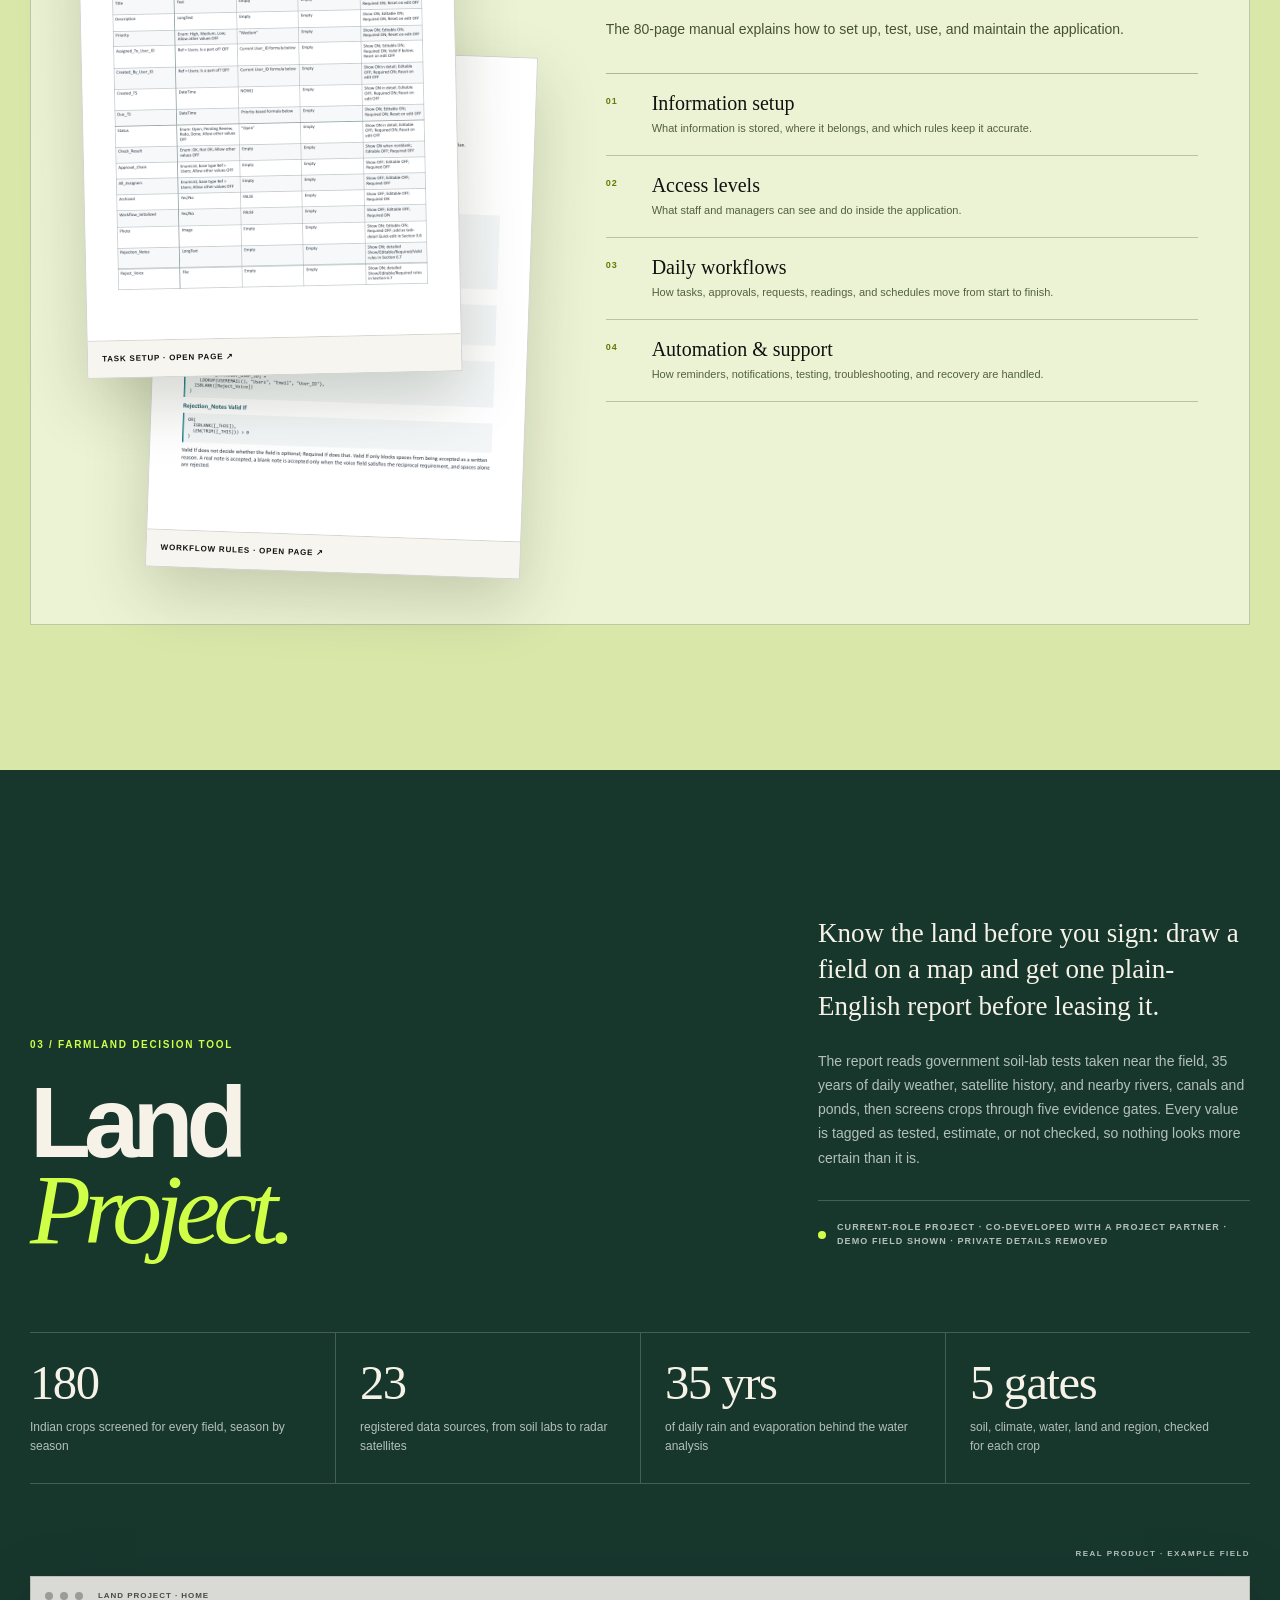
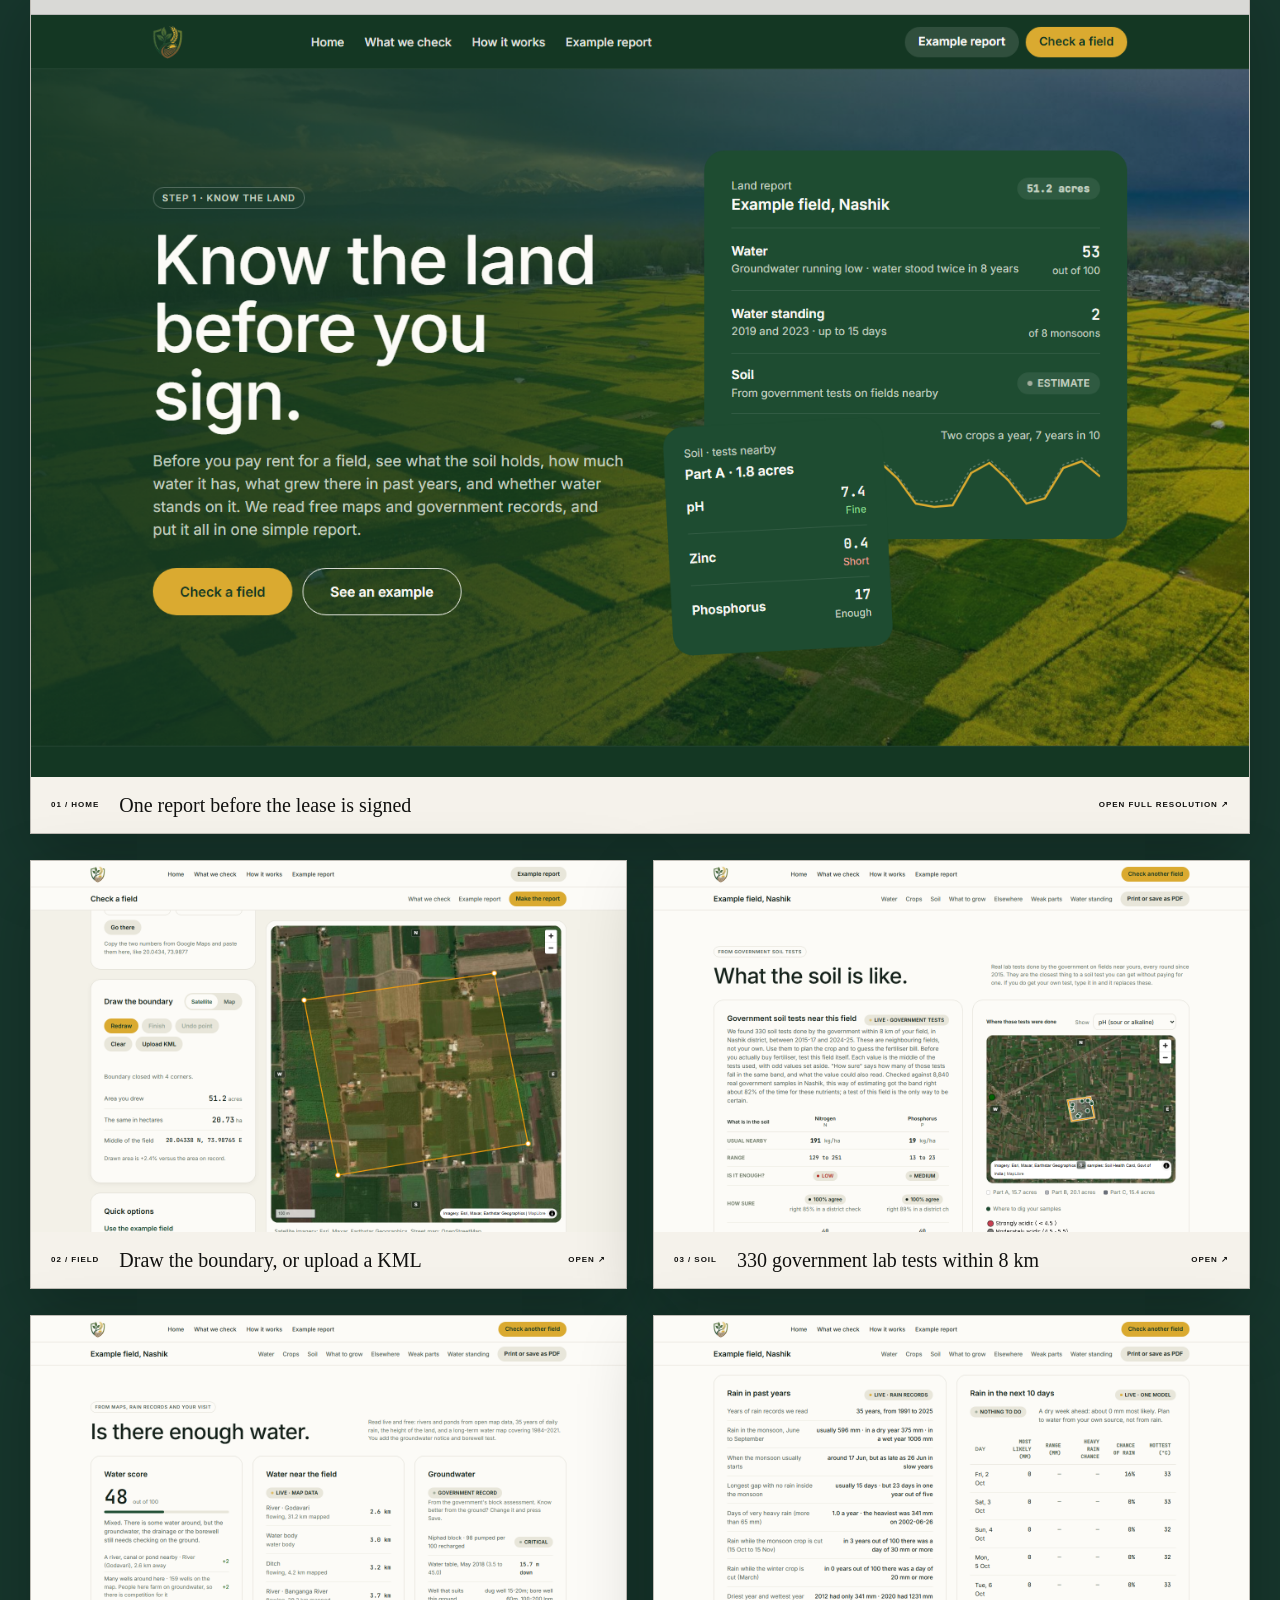
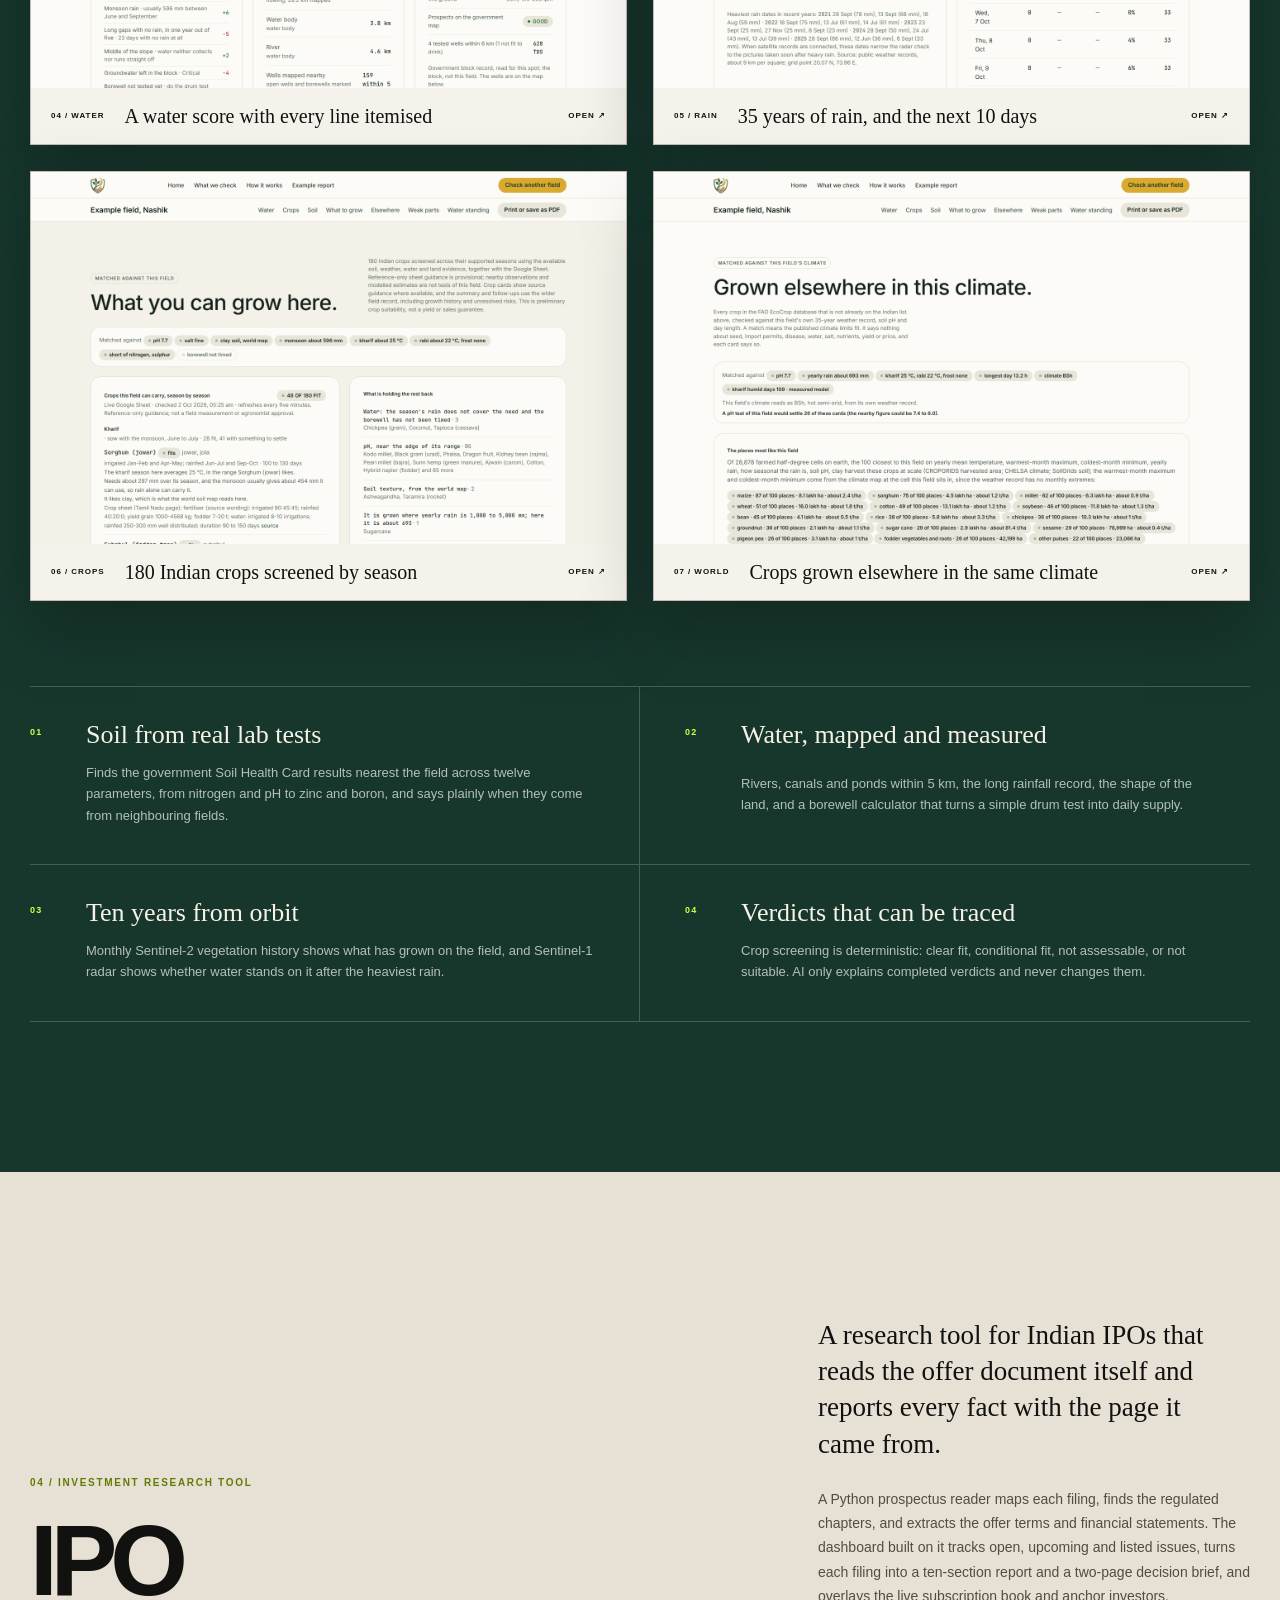
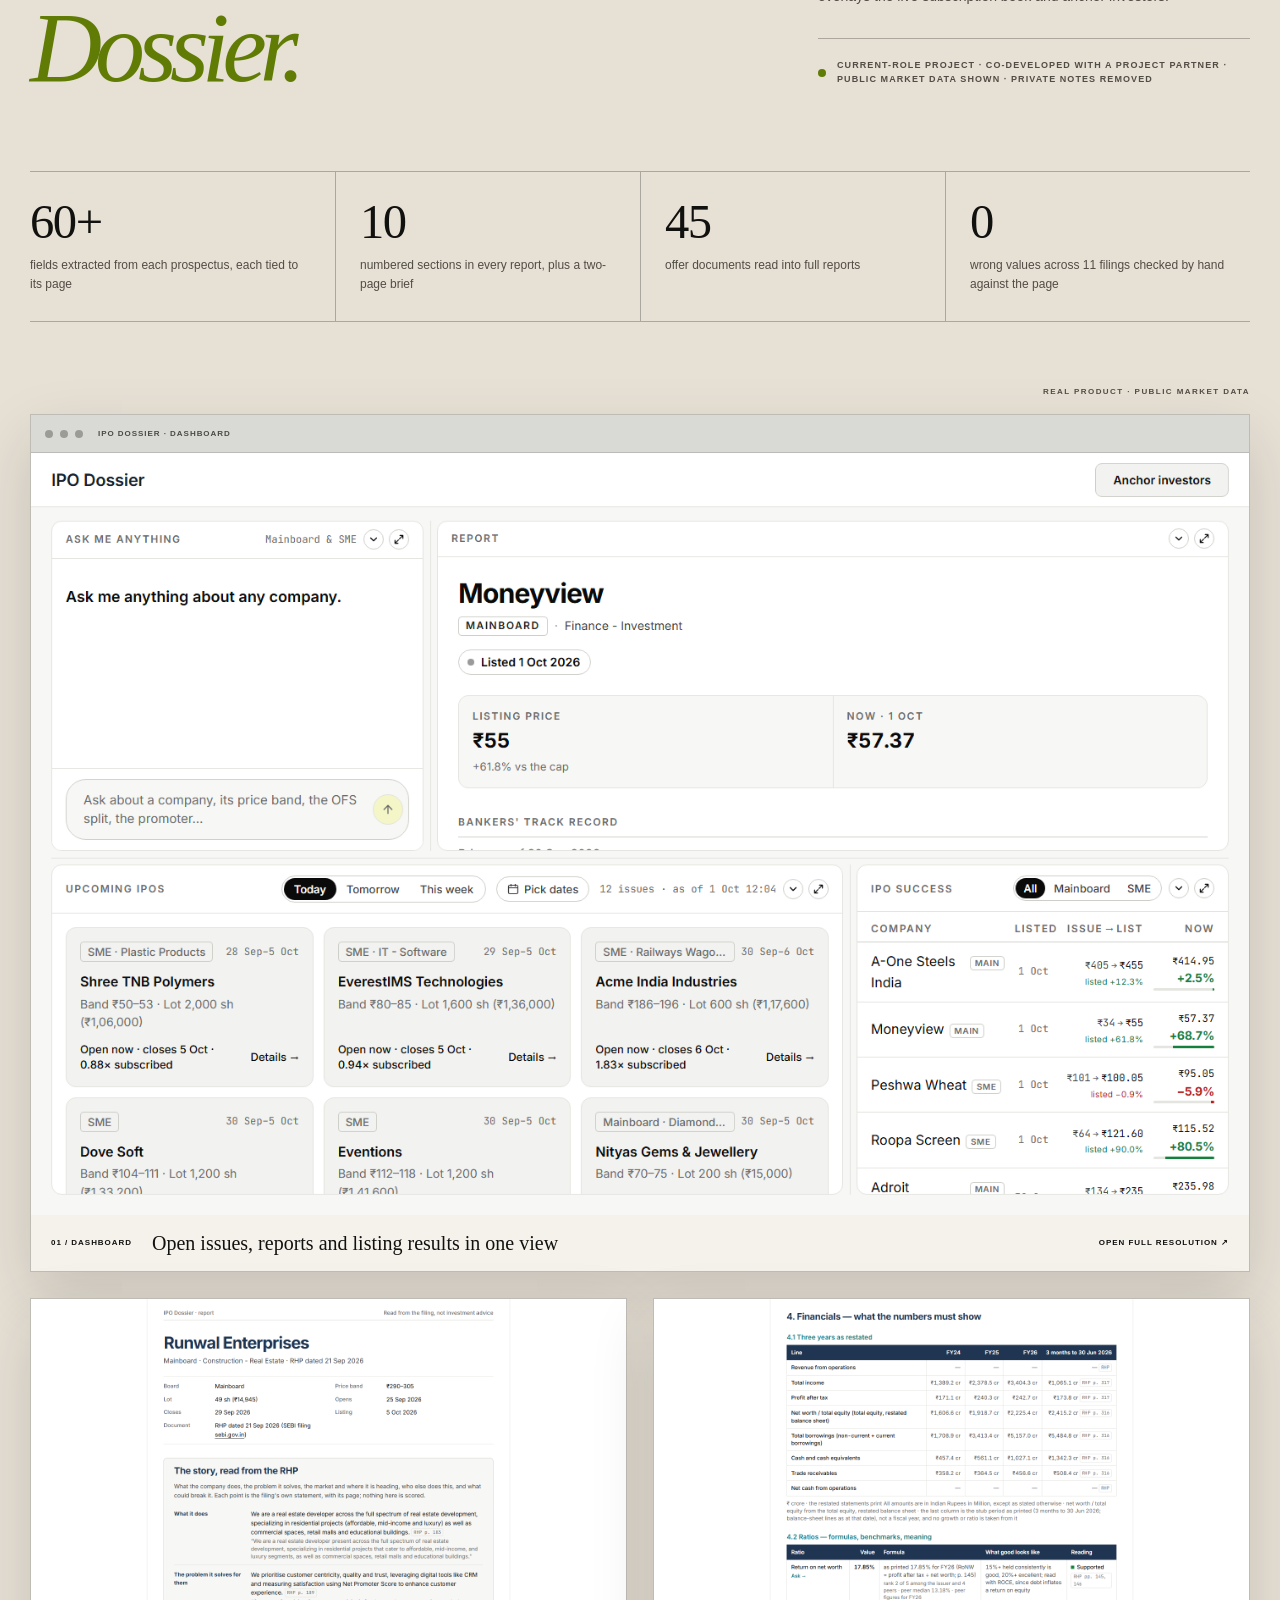
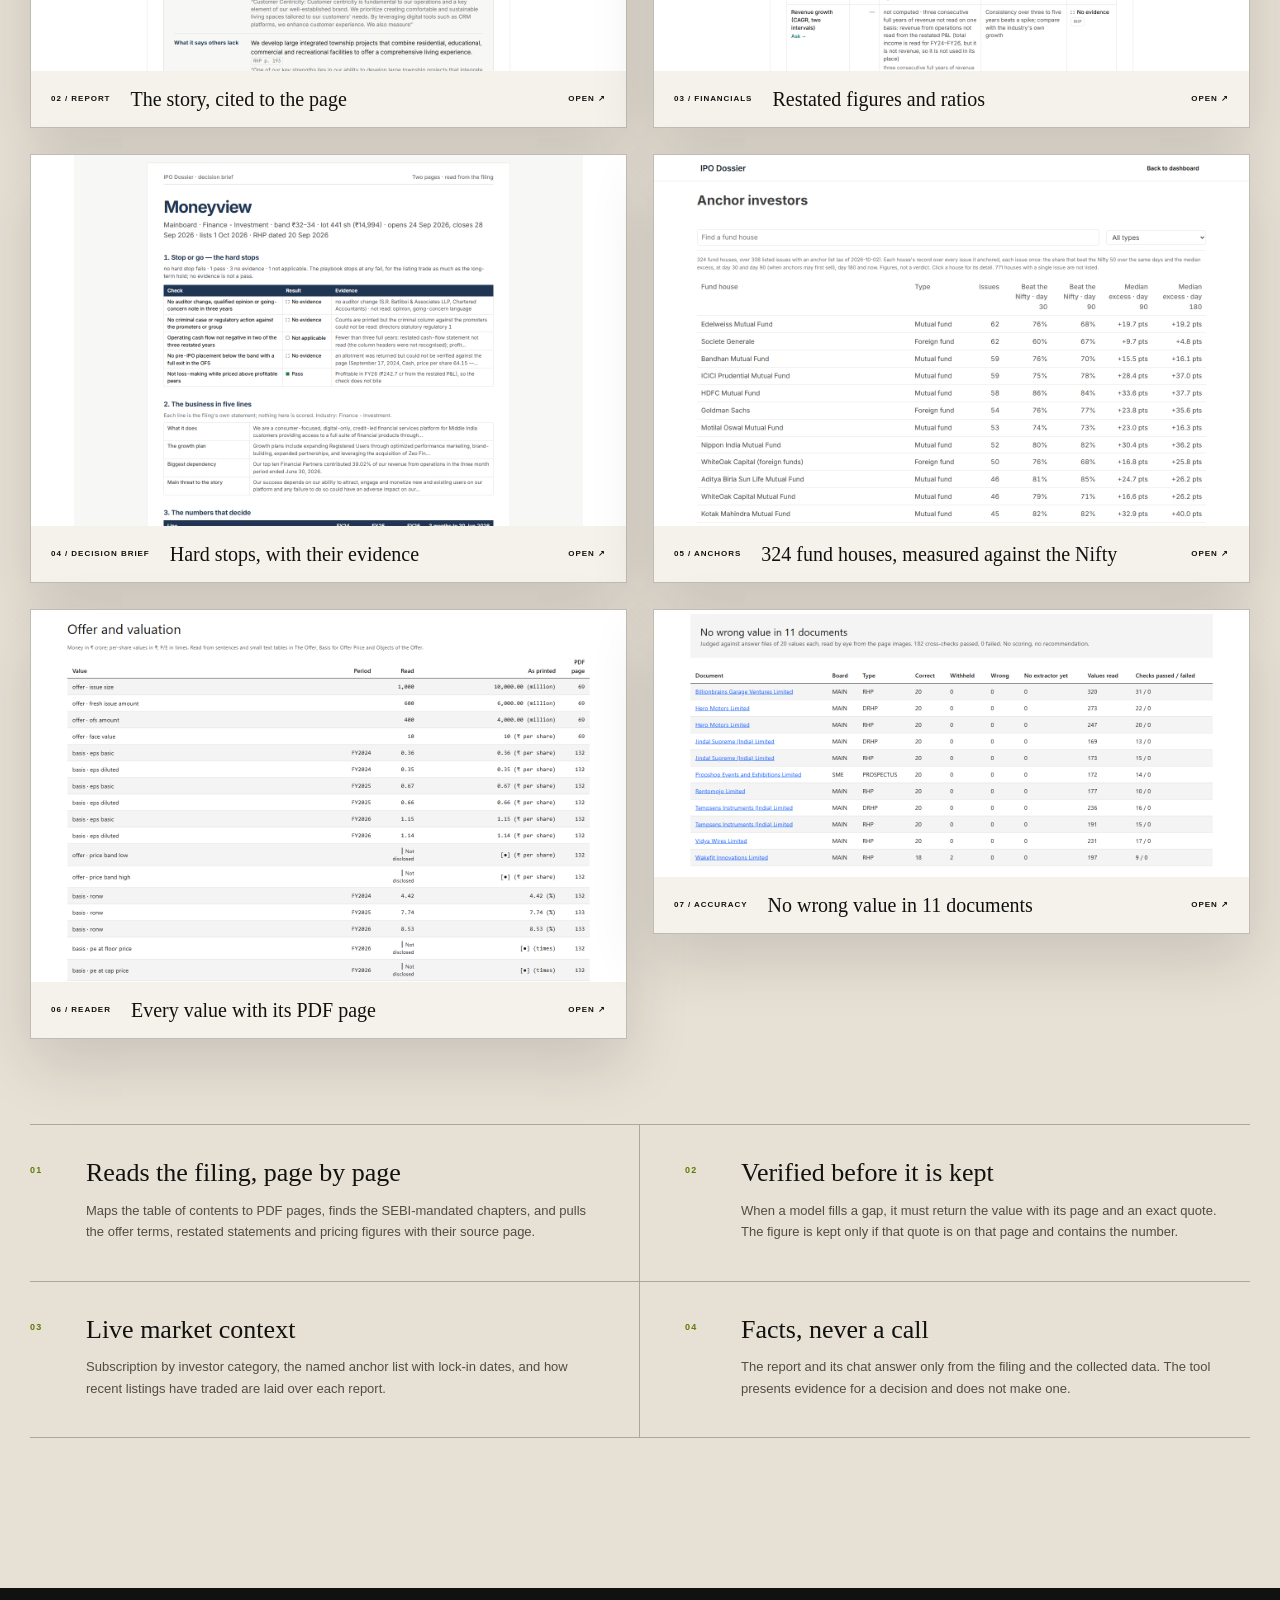
==== commit c8e45df9: "Align project attribution and refresh resume links" ====
--- a/index.html
+++ b/index.html
@@ -29,7 +29,7 @@
   <nav class="nav shell" aria-label="Primary navigation">
     <a class="wordmark" href="#top" aria-label="Madhur Maheshwari home">MADHUR<span>↘</span></a>
     <div class="navlinks"><a href="#projects">Projects</a><a href="#experience">Experience</a><a href="#skills">Skills</a><a href="#about">About</a></div>
-    <a class="nav-cta" href="assets/Madhur Maheshwari Resume.pdf" target="_blank">Résumé <span>↓</span></a>
+    <a class="nav-cta" href="assets/Madhur Maheshwari Resume.pdf?v=7f08c13ade8d" target="_blank">Résumé <span>↓</span></a>
   </nav>
 </header>
 
@@ -65,7 +65,7 @@
   <div class="shell">
     <div class="index-head">
       <div><p class="kicker">Project index</p><h2>Ten projects,<br/><i>start to finish.</i></h2></div>
-      <p class="section-note">Everything below was designed, built, and delivered. Select a project to jump to its screenshots and details.</p>
+      <p class="section-note">Projects 01–05 were completed in my Digital Transformation Lead role at Jai Hasti Infra LLP. Projects 06–10 were completed separately. Select a project for screenshots and details.</p>
     </div>
     <div class="index-list">
       <a class="index-row" href="#flagship"><span>01</span><strong>Facilities Operations Platform</strong><em>Staff app &amp; management dashboard · React, TypeScript</em><b>↓</b></a>
@@ -88,7 +88,7 @@
     <div class="flagship-summary">
       <p class="flagship-lede">A staff app and management dashboard that keep everyday operational work in one place.</p>
       <p>It brings together tasks, schedules, requests, readings, reviews, alerts, and work history for staff and managers.</p>
-      <div class="confidential-note"><span></span>Confidential employer build · visuals sanitized · source private</div>
+      <div class="confidential-note"><span></span>Current-role employer build · visuals sanitized · source private</div>
     </div>
   </div>
   <div class="shell product-proof">
@@ -118,7 +118,7 @@
     <div class="appsheet-copy">
       <p class="kicker">02 / Business operations system</p>
       <h2>An AppSheet system<br/><i>for everyday work.</i></h2>
-      <p class="appsheet-lede">I built an AppSheet application for assigning work, requesting approvals, recording readings, tracking history, and keeping staff and managers informed.</p>
+      <p class="appsheet-lede">In my Digital Transformation Lead role, I built an AppSheet application for assigning work, requesting approvals, recording readings, tracking history, and keeping staff and managers informed.</p>
     </div>
     <div class="appsheet-facts">
       <div><b>80 pages</b><span>complete setup and handover guide</span></div>
@@ -179,7 +179,7 @@
     <div class="case-summary">
       <p class="case-lede">Know the land before you sign: draw a field on a map and get one plain-English report before leasing it.</p>
       <p>The report reads government soil-lab tests taken near the field, 35 years of daily weather, satellite history, and nearby rivers, canals and ponds, then screens crops through five evidence gates. Every value is tagged as tested, estimate, or not checked, so nothing looks more certain than it is.</p>
-      <div class="case-note"><span></span>Two-person build · demo field shown · private details removed</div>
+      <div class="case-note"><span></span>Current-role project · co-developed with a project partner · demo field shown · private details removed</div>
     </div>
   </div>
   <div class="shell">
@@ -236,7 +236,7 @@
     <div class="case-summary">
       <p class="case-lede">A research tool for Indian IPOs that reads the offer document itself and reports every fact with the page it came from.</p>
       <p>A Python prospectus reader maps each filing, finds the regulated chapters, and extracts the offer terms and financial statements. The dashboard built on it tracks open, upcoming and listed issues, turns each filing into a ten-section report and a two-page decision brief, and overlays the live subscription book and anchor investors.</p>
-      <div class="case-note"><span></span>Two-person build · public market data shown · private notes removed</div>
+      <div class="case-note"><span></span>Current-role project · co-developed with a project partner · public market data shown · private notes removed</div>
     </div>
   </div>
   <div class="shell">
@@ -297,7 +297,7 @@
     <div><p class="kicker">05 / Price forecasting</p><h2>Rice Paddy<br/><i>Price Prediction.</i></h2></div>
     <div class="case-summary">
       <p class="case-lede">We built a forecasting study for procurement teams that estimated Madhya Pradesh paddy prices one to three calendar months ahead.</p>
-      <p>Developed with a project partner, the study audited market and purchase records separately and compared 19 forecasting methods in Python using monthly price history and a lagged-weather experiment. The AGMARKNET model chosen on earlier data had 10.25% three-month weighted absolute percentage error (WAPE), versus 10.02% for keeping the latest price; it did not establish a dependable improvement.</p>
+      <p>Developed in my Digital Transformation Lead role with a project partner, the study audited market and purchase records separately and compared 19 forecasting methods in Python using monthly price history and a lagged-weather experiment. The AGMARKNET model chosen on earlier data had 10.25% three-month weighted absolute percentage error (WAPE), versus 10.02% for keeping the latest price; it did not establish a dependable improvement.</p>
     </div>
   </div>
   <div class="shell">
@@ -337,7 +337,7 @@
 <section class="web-section" id="web">
   <div class="shell section-intro web-intro">
     <div><p class="kicker">06 – 07 / Website development</p><h2>Websites,<br/><i>shown in full.</i></h2></div>
-    <p class="section-note">Two websites with clear messaging, responsive layouts, and a direct path from first visit to enquiry.</p>
+    <p class="section-note">Completed separately from my current role: two website concepts with responsive layouts and a direct path from first visit to enquiry.</p>
   </div>
   <div class="shell web-case-list">
     <article class="web-case">
@@ -370,7 +370,7 @@
 <section class="lab-section" id="lab">
   <div class="shell lab-head">
     <div><p class="kicker">08 – 10 / Data lab</p><h2>Analysis that ends<br/>in a decision.</h2></div>
-    <p class="lab-note">Open any project for the full-resolution dashboard.</p>
+    <p class="lab-note">Completed separately from my current role. Open any project for the full-resolution dashboard.</p>
   </div>
   <div class="shell project-grid project-grid-three">
     <a class="project-tile" href="assets/football-model.png" target="_blank" rel="noreferrer">
@@ -399,6 +399,7 @@
           <li>Lead digital transformation across operational applications, workflows, controls, and reporting for the group's companies.</li>
           <li>Built a role-based facility operations web application with responsive, offline-safe field workflows.</li>
           <li>Designed and deployed an AppSheet operations system, with an 80-page implementation and handover manual.</li>
+          <li>Co-developed Land Project, IPO Dossier, and Rice Paddy Price Prediction in this role with a project partner.</li>
         </ul>
       </article>
       <article class="service-row exp-row">
@@ -442,9 +443,9 @@
     <div class="about-title"><p class="kicker">About Madhur</p><h2>Business problems.<br/><i>Practical solutions.</i></h2></div>
     <div class="about-copy">
       <p class="about-lede">I like taking a messy, manual process and turning it into something people can simply use.</p>
-      <p>My work as a Digital Transformation Lead keeps me close to everyday problems such as manual work, scattered information, and slow hand-offs. I turn them into simpler systems.</p>
+      <p>As Digital Transformation Lead at Jai Hasti Infra LLP, I built the Facilities and AppSheet operations systems and co-developed Land Project, IPO Dossier, and Rice Paddy Price Prediction with a project partner. The website concepts and other analytics projects were completed separately.</p>
       <p>I hold a Master's in Business Analytics &amp; Data Science and a BBA in Data Analytics, so I approach each project from both a business and a technical perspective.</p>
-      <div class="about-links"><a href="assets/Madhur Maheshwari Resume.pdf" target="_blank">Résumé ↗</a><a href="https://www.linkedin.com/in/madhurmaheshwari10/" target="_blank" rel="noreferrer">LinkedIn ↗</a><a href="https://github.com/GABREO10/Projects" target="_blank" rel="noreferrer">GitHub ↗</a></div>
+      <div class="about-links"><a href="assets/Madhur Maheshwari Resume.pdf?v=7f08c13ade8d" target="_blank">Résumé ↗</a><a href="https://www.linkedin.com/in/madhurmaheshwari10/" target="_blank" rel="noreferrer">LinkedIn ↗</a><a href="https://github.com/GABREO10/Projects" target="_blank" rel="noreferrer">GitHub ↗</a></div>
     </div>
   </div>
 </section>
